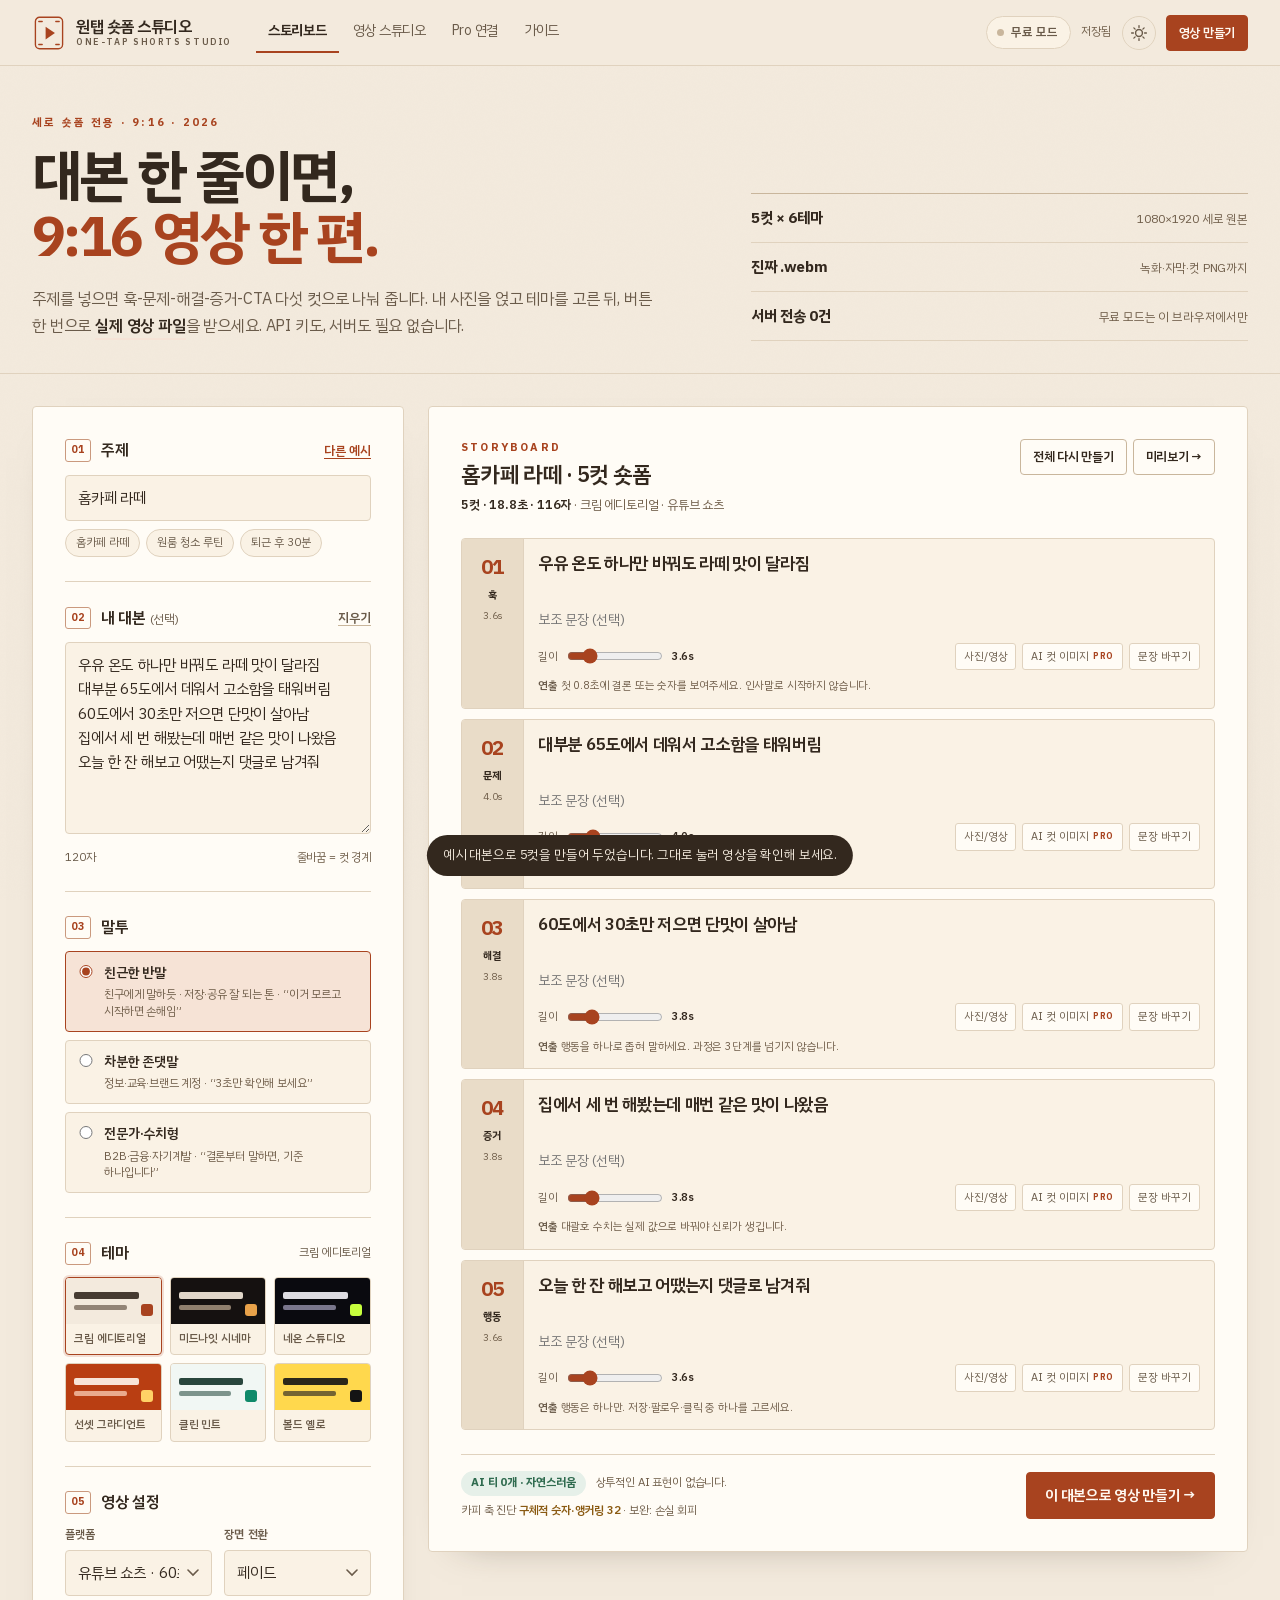
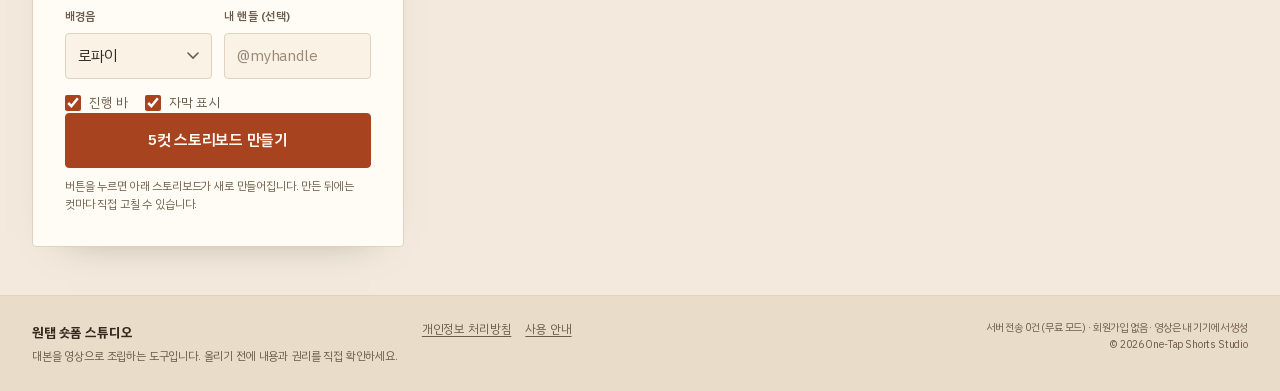
==== index.html @ fbe58a4a "Deploy shorts-video-studio static web app (production files only)" ====
<!DOCTYPE html>
<html lang="ko" data-theme="light">
<head>
<meta charset="utf-8" />
<meta name="viewport" content="width=device-width, initial-scale=1, viewport-fit=cover" />
<title>원탭 숏폼 스튜디오 — 5컷 대본이 실제 9:16 영상 파일로</title>
<meta name="description" content="주제나 대본을 넣으면 훅-문제-해결-증거-CTA 5컷 숏폼 스토리보드를 만들고, 브라우저에서 실제 .webm 영상·.srt 자막·컷 PNG로 저장합니다. API 키 없이 무료로 동작하고, OpenAI·Gemini·Claude를 연결하면 AI 대본·컷 이미지·성우까지 자동화됩니다." />
<meta name="theme-color" content="#f3eadd" />
<meta name="color-scheme" content="light dark" />
<link rel="canonical" href="https://marcj81.github.io/shorts-video-studio/" />
<link rel="icon" href="favicon.svg" type="image/svg+xml" />
<link rel="stylesheet" href="styles.css" />
<script type="application/ld+json">
{"@context":"https://schema.org","@type":"WebApplication","name":"원탭 숏폼 스튜디오","applicationCategory":"MultimediaApplication","operatingSystem":"Web","offers":{"@type":"Offer","price":"0","priceCurrency":"KRW"},"description":"5컷 숏폼 스토리보드와 실제 영상(.webm) 녹화, 자막(.srt), 컷 PNG 내보내기. 서버 없이 브라우저에서 동작하는 무료 모드와 OpenAI·Gemini·Claude 연결형 Pro 모드.","inLanguage":"ko"}
</script>
</head>
<body>
<a class="skip-link" href="#main">본문으로 바로가기</a>

<header class="topbar">
  <div class="topbar-inner">
    <a class="brand" href="#board" data-tab-link="board" aria-label="원탭 숏폼 스튜디오 홈">
      <span class="brand-mark" aria-hidden="true">
        <svg viewBox="0 0 40 40" width="34" height="34">
          <rect x="4" y="1.5" width="32" height="37" rx="5" fill="none" stroke="currentColor" stroke-width="1.6" />
          <path d="M16 12.5v15l11-7.5z" fill="currentColor" />
          <path d="M8 6.5h4M8 33.5h4M28 6.5h4M28 33.5h4" stroke="currentColor" stroke-width="1.6" stroke-linecap="round" />
        </svg>
      </span>
      <span class="brand-text">
        <strong>원탭 숏폼 스튜디오</strong>
        <small>ONE-TAP SHORTS STUDIO</small>
      </span>
    </a>

    <nav class="tabs" role="tablist" aria-label="주요 화면">
      <button class="tab is-active" role="tab" aria-selected="true" aria-controls="view-board" id="tab-board" data-tab="board">스토리보드</button>
      <button class="tab" role="tab" aria-selected="false" aria-controls="view-studio" id="tab-studio" data-tab="studio">영상 스튜디오</button>
      <button class="tab" role="tab" aria-selected="false" aria-controls="view-pro" id="tab-pro" data-tab="pro">Pro 연결</button>
      <button class="tab" role="tab" aria-selected="false" aria-controls="view-guide" id="tab-guide" data-tab="guide">가이드</button>
    </nav>

    <div class="top-actions">
      <button type="button" class="pro-badge" id="btn-pro-badge" aria-haspopup="dialog" title="Pro 연결 상태">
        <span class="dot" aria-hidden="true"></span>
        <span id="pro-badge-label">무료 모드</span>
      </button>
      <span class="save-state" id="save-state" aria-live="polite">자동 저장</span>
      <button type="button" class="icon-btn" id="btn-theme" aria-label="다크 모드로 전환" title="라이트/다크">
        <svg class="ico-sun" viewBox="0 0 20 20" width="18" height="18" aria-hidden="true"><circle cx="10" cy="10" r="3.8" fill="none" stroke="currentColor" stroke-width="1.6"/><path d="M10 1.8v2M10 16.2v2M1.8 10h2M16.2 10h2M4.3 4.3l1.4 1.4M14.3 14.3l1.4 1.4M15.7 4.3l-1.4 1.4M5.7 14.3l-1.4 1.4" stroke="currentColor" stroke-width="1.5" stroke-linecap="round"/></svg>
        <svg class="ico-moon" viewBox="0 0 20 20" width="18" height="18" aria-hidden="true"><path d="M16.4 12.3A6.8 6.8 0 0 1 7.7 3.6a6.8 6.8 0 1 0 8.7 8.7z" fill="none" stroke="currentColor" stroke-width="1.6" stroke-linejoin="round"/></svg>
      </button>
      <button type="button" class="btn btn-primary btn-sm" id="top-primary" data-goto="studio">
        <span id="top-primary-label">영상 만들기</span>
      </button>
    </div>
  </div>
</header>

<main id="main" tabindex="-1">

  <!-- ══════════════ 스토리보드 ══════════════ -->
  <section class="view is-active" id="view-board" role="tabpanel" aria-labelledby="tab-board">
    <div class="hero">
      <div class="hero-copy">
        <p class="kicker">세로 숏폼 전용 · 9:16 · 2026</p>
        <h1>대본 한 줄이면,<br /><em>9:16 영상 한 편.</em></h1>
        <p class="hero-lead">주제를 넣으면 훅-문제-해결-증거-CTA 다섯 컷으로 나눠 줍니다. 내 사진을 얹고 테마를 고른 뒤, 버튼 한 번으로 <strong>실제 영상 파일</strong>을 받으세요. API 키도, 서버도 필요 없습니다.</p>
      </div>
      <ul class="hero-facts" aria-label="이 앱의 기준">
        <li><strong>5컷 × 6테마</strong><span>1080×1920 세로 원본</span></li>
        <li><strong>진짜 .webm</strong><span>녹화·자막·컷 PNG까지</span></li>
        <li><strong>서버 전송 0건</strong><span>무료 모드는 이 브라우저에서만</span></li>
      </ul>
    </div>

    <div class="board-grid">
      <aside class="panel panel-form" aria-label="대본 입력과 설정">
        <form id="board-form" novalidate>
          <div class="step">
            <div class="step-head"><span class="step-no">01</span><h2>주제</h2>
              <button type="button" class="link-btn" id="btn-random-topic">다른 예시</button>
            </div>
            <label class="sr-only" for="f-topic">영상 주제 또는 제품</label>
            <input id="f-topic" class="input" type="text" maxlength="80" placeholder="예) 홈카페 라떼, 원룸 청소 루틴, 퇴근 후 30분" />
            <div class="topic-samples" id="topic-samples"></div>
          </div>

          <div class="step">
            <div class="step-head"><span class="step-no">02</span><h2>내 대본 <span class="optional">(선택)</span></h2>
              <button type="button" class="link-btn muted" id="btn-clear-script">지우기</button>
            </div>
            <label class="sr-only" for="f-script">내 대본</label>
            <textarea id="f-script" class="input area" rows="7" maxlength="1200" placeholder="이미 쓴 대본이 있으면 붙여넣으세요. 한 줄에 한 문장씩, 또는 그냥 줄바꿈으로 나눠도 됩니다. 비워 두면 주제로 새로 만듭니다."></textarea>
            <div class="input-foot">
              <span class="counter" id="script-count">0자</span>
              <span class="hint-inline">줄바꿈 = 컷 경계</span>
            </div>
          </div>

          <div class="step">
            <div class="step-head"><span class="step-no">03</span><h2>말투</h2></div>
            <div class="tone-cards" id="tone-cards"></div>
          </div>

          <div class="step">
            <div class="step-head"><span class="step-no">04</span><h2>테마</h2>
              <span class="counter" id="theme-name">크림 에디토리얼</span>
            </div>
            <div class="theme-grid" id="theme-grid" role="radiogroup" aria-label="영상 테마"></div>
          </div>

          <div class="step">
            <div class="step-head"><span class="step-no">05</span><h2>영상 설정</h2></div>
            <div class="field-row">
              <label class="field"><span>플랫폼</span><select id="f-platform" class="input select"></select></label>
              <label class="field"><span>장면 전환</span>
                <select id="f-transition" class="input select">
                  <option value="fade">페이드</option>
                  <option value="zoom">줌</option>
                  <option value="none">없음</option>
                </select>
              </label>
            </div>
            <div class="field-row">
              <label class="field"><span>배경음</span><select id="f-music" class="input select"></select></label>
              <label class="field"><span>내 핸들 (선택)</span>
                <input id="f-handle" class="input" type="text" maxlength="24" placeholder="@myhandle" />
              </label>
            </div>
            <div class="switch-row">
              <label class="switch"><input type="checkbox" id="f-progress" checked /> <span>진행 바</span></label>
              <label class="switch"><input type="checkbox" id="f-caption" checked /> <span>자막 표시</span></label>
            </div>
          </div>

          <button type="submit" class="btn btn-primary btn-lg" id="btn-build">5컷 스토리보드 만들기</button>
          <p class="form-note">버튼을 누르면 아래 스토리보드가 새로 만들어집니다. 만든 뒤에는 컷마다 직접 고칠 수 있습니다.</p>
        </form>
      </aside>

      <section class="panel panel-board" aria-label="5컷 스토리보드">
        <div class="board-head">
          <div>
            <p class="kicker">STORYBOARD</p>
            <h2 id="board-title">아직 만든 스토리보드가 없습니다</h2>
            <p class="board-meta" id="board-stats">왼쪽에 주제를 넣고 <strong>5컷 스토리보드 만들기</strong>를 누르면, 훅부터 행동까지 다섯 컷이 만들어집니다.</p>
          </div>
          <div class="board-actions">
            <button type="button" class="btn btn-ghost btn-sm" id="btn-rebuild" disabled>전체 다시 만들기</button>
            <button type="button" class="btn btn-ghost btn-sm" id="btn-to-studio" disabled>미리보기 →</button>
          </div>
        </div>

        <ol class="cut-list" id="cut-list"></ol>
        <p class="empty-state" id="board-empty">예시 대본으로 먼저 감을 잡아 보세요. 위 <strong>다른 예시</strong>를 누르면 주제와 대본이 채워집니다.</p>

        <div class="board-issues" id="board-issues" hidden>
          <h3>점검</h3>
          <ul id="issue-list"></ul>
        </div>

        <div class="board-foot">
          <div class="board-signals">
            <div class="ai-tone" id="ai-tone" hidden>
              <span class="ai-tone-label" id="ai-tone-label">AI 티 0개</span>
              <span class="ai-tone-detail" id="ai-tone-detail"></span>
            </div>
            <p class="hook-score" id="hook-score" hidden></p>
          </div>
          <button type="button" class="btn btn-primary" id="btn-studio-cta" disabled>이 대본으로 영상 만들기 →</button>
        </div>
      </section>
    </div>
  </section>

  <!-- ══════════════ 영상 스튜디오 ══════════════ -->
  <section class="view" id="view-studio" role="tabpanel" aria-labelledby="tab-studio" hidden>
    <div class="page-head stage-head">
      <div>
        <p class="kicker">RENDER · EXPORT</p>
        <h1>미리보고, <em>실제 파일로.</em></h1>
        <p class="lead">브라우저가 캔버스를 그리면서 녹화합니다. 완성된 파일은 내 기기에만 저장됩니다.</p>
      </div>
      <div class="export-facts">
        <span><b id="fact-len">0초</b> 길이</span>
        <span><b id="fact-size">-</b> 예상 용량</span>
        <span><b>9:16</b> 세로</span>
      </div>
    </div>

    <div class="stage-grid">
      <section class="stage-panel" aria-label="영상 미리보기">
        <div class="stage-top">
          <span class="stage-tag">PREVIEW</span>
          <span class="stage-meta" id="stage-meta">5컷 · 1080×1920</span>
        </div>
        <div class="phone-wrap">
          <div class="phone" id="phone">
            <canvas id="preview-canvas" width="720" height="1280" aria-label="숏폼 영상 미리보기"></canvas>
            <div class="safe-overlay" id="safe-overlay" hidden aria-hidden="true">
              <span class="safe-top"></span>
              <span class="safe-bottom"></span>
              <span class="safe-side"></span>
              <span class="safe-label">안전 영역</span>
            </div>
            <button type="button" class="stage-play" id="btn-play-big" aria-label="재생">
              <svg viewBox="0 0 24 24" width="30" height="30" aria-hidden="true"><path d="M8 5.5v13l11-6.5z" fill="currentColor"/></svg>
            </button>
            <div class="stage-hud">
              <span id="time-now">0:00</span>
              <span class="hud-sep">/</span>
              <span id="time-total">0:00</span>
            </div>
          </div>
        </div>
        <div class="stage-controls">
          <button type="button" class="btn btn-ghost btn-sm" id="btn-play">▶ 재생</button>
          <button type="button" class="btn btn-ghost btn-sm" id="btn-restart">처음으로</button>
          <label class="switch"><input type="checkbox" id="f-loop" /> <span>반복</span></label>
          <label class="switch"><input type="checkbox" id="f-preview-sound" /> <span>소리 미리듣기</span></label>
          <label class="switch"><input type="checkbox" id="f-safe" /> <span>안전 영역</span></label>
        </div>
        <div class="timeline" id="timeline" aria-label="컷 타임라인"></div>
        <p class="stage-note" id="stage-note">재생을 누르면 애니메이션과 자막 위치를 실제와 같게 확인할 수 있습니다. 배경음은 내보내기 때 합성됩니다.</p>
      </section>

      <aside class="panel export-panel" aria-label="내보내기 설정">
        <div class="step-head"><span class="step-no">01</span><h2>파일 설정</h2></div>
        <div class="field-row">
          <label class="field"><span>해상도</span><select id="x-resolution" class="input select"></select></label>
          <label class="field"><span>프레임</span>
            <select id="x-fps" class="input select">
              <option value="30">30fps</option>
              <option value="24">24fps</option>
            </select>
          </label>
        </div>
        <div class="field-row">
          <label class="field"><span>배경음</span><select id="x-music" class="input select"></select></label>
          <label class="field"><span>장면 전환</span>
            <select id="x-transition" class="input select">
              <option value="fade">페이드</option>
              <option value="zoom">줌</option>
              <option value="none">없음</option>
            </select>
          </label>
        </div>
        <div class="switch-row">
          <label class="switch"><input type="checkbox" id="x-progress" checked /> <span>진행 바</span></label>
          <label class="switch"><input type="checkbox" id="x-caption" checked /> <span>자막</span></label>
        </div>
        <label class="field"><span>핸들 (워터마크)</span>
          <input id="x-handle" class="input" type="text" maxlength="24" placeholder="@myhandle (비우면 표시 안 함)" />
        </label>

        <div class="export-box">
          <div class="export-box-row"><span>길이</span><b id="export-len">0초</b></div>
          <div class="export-box-row"><span>예상 용량</span><b id="export-size">-</b></div>
          <div class="export-box-row"><span>형식</span><b id="export-format">.webm · VP9</b></div>
          <p class="export-warn" id="export-warn" hidden>60초를 넘습니다. 플랫폼 권장 길이를 확인하세요.</p>
        </div>

        <button type="button" class="btn btn-primary btn-lg" id="btn-export" disabled>영상 .webm 만들기</button>
        <div class="progress" id="export-progress" hidden>
          <div class="progress-track"><span id="progress-bar"></span></div>
          <p class="progress-text" id="progress-text" aria-live="polite">녹화 준비 중…</p>
          <button type="button" class="link-btn muted" id="btn-cancel-export" hidden>그만두기</button>
        </div>

        <div class="export-result" id="export-result" hidden>
          <div class="result-head">
            <h3>완성했습니다</h3>
            <span class="badge-ok">내 기기에서만</span>
          </div>
          <video id="result-video" controls playsinline preload="metadata"></video>
          <p class="result-meta" id="result-meta"></p>
          <a class="btn btn-primary" id="btn-download" href="#" download>파일 저장</a>
          <p class="form-note">저장하지 않으면 새로고침할 때 사라집니다. 영상 파일은 이 브라우저 안에서만 만들어집니다.</p>
        </div>

        <div class="export-alt">
          <h3>함께 받기</h3>
          <div class="alt-grid">
            <button type="button" class="btn btn-ghost btn-sm" id="btn-srt">자막 .srt</button>
            <button type="button" class="btn btn-ghost btn-sm" id="btn-vtt">자막 .vtt</button>
            <button type="button" class="btn btn-ghost btn-sm" id="btn-png">컷 PNG 5장</button>
            <button type="button" class="btn btn-ghost btn-sm" id="btn-txt">대본 .txt</button>
            <button type="button" class="btn btn-ghost btn-sm" id="btn-caption">캡션 복사</button>
            <button type="button" class="btn btn-ghost btn-sm" id="btn-poster">썸네일 PNG</button>
          </div>
          <p class="hint-inline">자막은 17자 단위로 끊어 세로 화면에 맞춥니다. 캡션에는 훅과 해시태그가 들어갑니다.</p>
        </div>
      </aside>
    </div>
  </section>

  <!-- ══════════════ Pro 연결 ══════════════ -->
  <section class="view" id="view-pro" role="tabpanel" aria-labelledby="tab-pro" hidden>
    <div class="page-head">
      <div>
        <p class="kicker">PRO MODE · OPTIONAL</p>
        <h1>키를 넣으면, <em>대본·컷 이미지·성우까지.</em></h1>
        <p class="lead">무료 모드는 지금도 100% 동작합니다. Pro는 반복 작업을 줄이는 선택 기능입니다. 키는 이 탭을 닫으면 사라집니다.</p>
      </div>
      <div class="pro-state" id="pro-state">
        <span class="dot" aria-hidden="true"></span>
        <div><b id="pro-state-label">무료 모드</b><small id="pro-state-detail">연결 없이 영상 제작 가능</small></div>
      </div>
    </div>

    <div class="pro-grid">
      <section class="panel connect-panel" aria-label="API 연결">
        <div class="step-head"><span class="step-no">01</span><h2>제공자 선택</h2>
          <span class="counter">1·2·3번 원클릭</span>
        </div>
        <div class="provider-cards" id="provider-cards" role="radiogroup" aria-label="API 제공자"></div>

        <div class="pro-fields">
          <label class="field" id="wrap-key"><span>API 키</span>
            <input id="p-key" class="input" type="password" autocomplete="off" spellcheck="false" placeholder="API 키 붙여넣기" />
          </label>
          <label class="field" id="wrap-base" hidden><span>서버 주소</span>
            <input id="p-base" class="input" type="url" placeholder="https://my-proxy.example.com" />
          </label>
          <label class="field" id="wrap-model"><span>대본 모델</span>
            <input id="p-model" class="input" type="text" placeholder="모델 이름" />
          </label>
          <div class="field-row" id="wrap-extra">
            <label class="field" id="wrap-image-model"><span>이미지 모델</span>
              <input id="p-image-model" class="input" type="text" placeholder="이미지 모델" />
            </label>
            <label class="field" id="wrap-tts-model"><span>음성 모델</span>
              <input id="p-tts-model" class="input" type="text" placeholder="음성 모델" />
            </label>
          </div>
        </div>

        <div class="connect-actions">
          <button type="button" class="btn btn-primary" id="btn-connect">연결 확인</button>
          <button type="button" class="btn btn-ghost" id="btn-disconnect" hidden>연결 해제</button>
        </div>
        <p class="status" id="pro-status" aria-live="polite">키를 넣고 연결을 확인하세요. 연결하지 않아도 무료 기능은 그대로입니다.</p>
        <div class="key-state" id="key-state" hidden>
          <span>저장된 키</span><code id="key-mask"></code>
          <span class="badge-lock">sessionStorage · 탭 닫으면 삭제</span>
        </div>
        <p class="pro-note" id="pro-note"></p>

        <div class="privacy-box">
          <h3>무엇이 전송되나요</h3>
          <ul>
            <li>대본 요청: 주제·톤·플랫폼·추가 요청</li>
            <li>이미지 요청: 장면 설명 문장(대본에서 만든 영문 프롬프트)</li>
            <li>성우 요청: 내레이션 문장</li>
          </ul>
          <p>키·계정 정보·파일 목록은 보내지 않습니다. 무료 모드에서는 외부 요청이 0건입니다.</p>
        </div>

        <div class="free-cta">
          <h3>지금 바로 만들기</h3>
          <p>연결 없이도 5컷 영상은 그대로 나옵니다.</p>
          <button type="button" class="btn btn-primary btn-sm" id="btn-free-studio">무료 모드로 영상 만들기 →</button>
        </div>
      </section>

      <div class="pro-features">
        <section class="panel feature" aria-label="AI 대본">
          <div class="feature-head">
            <div><p class="kicker">01 · SCRIPT</p><h2>AI 대본 생성</h2></div>
            <span class="cap-chips" id="cap-script"></span>
          </div>
          <label class="field"><span>주제</span>
            <input id="ai-topic" class="input" type="text" maxlength="80" placeholder="예) 홈카페 라떼, 3일 만에 맛이 바뀐 이유" />
          </label>
          <div class="field-row">
            <label class="field"><span>톤</span><select id="ai-tone-select" class="input select"></select></label>
            <label class="field"><span>추가 요청 (선택)</span>
              <input id="ai-extra" class="input" type="text" maxlength="120" placeholder="예) 20대 직장인 대상, 20초" />
            </label>
          </div>
          <button type="button" class="btn btn-primary" id="btn-ai-script">AI로 5컷 대본 만들기</button>
          <p class="status" id="ai-script-status" aria-live="polite"></p>
          <div class="ai-out" id="ai-script-out" hidden></div>
          <button type="button" class="btn btn-ghost btn-sm" id="btn-ai-apply" hidden>스토리보드에 적용</button>
          <div class="ai-tone-mini" id="ai-tone-mini" hidden></div>
        </section>

        <section class="panel feature" aria-label="AI 컷 이미지">
          <div class="feature-head">
            <div><p class="kicker">02 · IMAGE</p><h2>AI 컷 이미지</h2></div>
            <span class="cap-chips" id="cap-image"></span>
          </div>
          <div class="field-row">
            <label class="field"><span>컷</span><select id="ai-image-cut" class="input select"></select></label>
            <label class="field"><span>크기</span>
              <select id="ai-image-size" class="input select">
                <option value="1024x1536">세로 1024×1536</option>
                <option value="1024x1024">정사각 1024</option>
                <option value="1536x1024">가로 1536×1024</option>
              </select>
            </label>
          </div>
          <p class="prompt-preview" id="image-prompt-preview">대본을 만들면 장면 프롬프트가 여기에 표시됩니다.</p>
          <button type="button" class="btn btn-primary" id="btn-ai-image">이 컷 이미지 생성</button>
          <p class="status" id="ai-image-status" aria-live="polite"></p>
          <div class="ai-image-result" id="ai-image-result" hidden>
            <img id="ai-image-preview" alt="생성된 컷 이미지 미리보기" />
            <button type="button" class="btn btn-ghost btn-sm" id="btn-ai-image-apply">이 컷에 넣기</button>
          </div>
        </section>

        <section class="panel feature" aria-label="AI 성우">
          <div class="feature-head">
            <div><p class="kicker">03 · VOICE</p><h2>AI 성우 내레이션</h2></div>
            <span class="cap-chips" id="cap-tts"></span>
          </div>
          <div class="field-row">
            <label class="field"><span>목소리</span><select id="ai-voice" class="input select"></select></label>
            <label class="field"><span>속도</span>
              <select id="ai-voice-speed" class="input select">
                <option value="0.92">조금 느리게</option>
                <option value="1" selected>보통</option>
                <option value="1.08">조금 빠르게</option>
              </select>
            </label>
          </div>
          <p class="prompt-preview" id="voice-text-preview">스토리보드의 5컷 문장을 컷마다 읽어 줍니다.</p>
          <button type="button" class="btn btn-primary" id="btn-ai-voice">성우 음성 만들기</button>
          <p class="status" id="ai-voice-status" aria-live="polite"></p>
          <ul class="voice-list" id="voice-list" hidden></ul>
          <label class="switch"><input type="checkbox" id="f-use-voice" /> <span>영상 녹화에 내레이션 합성</span></label>
        </section>

        <section class="panel feature bridge" aria-label="무료 AI 브리지">
          <div class="feature-head">
            <div><p class="kicker">FREE · BRIDGE</p><h2>내 구독 AI로 대본 받기</h2></div>
            <span class="badge-lock">키 필요 없음</span>
          </div>
          <p class="panel-note">지금 스토리보드의 주제·톤·규칙을 프롬프트로 묶었습니다. 복사해서 ChatGPT·Claude·Gemini에 붙여넣고, 받은 대본을 아래에 붙여넣으면 5컷으로 바꿔 드립니다.</p>
          <label class="sr-only" for="bridge-prompt">AI에 보낼 프롬프트</label>
          <textarea id="bridge-prompt" class="input area mono" rows="8" readonly></textarea>
          <div class="bridge-actions">
            <button type="button" class="btn btn-primary btn-sm" id="btn-bridge-copy">프롬프트 복사</button>
            <button type="button" class="btn btn-ghost btn-sm" data-open-ai="chatgpt">ChatGPT</button>
            <button type="button" class="btn btn-ghost btn-sm" data-open-ai="claude">Claude</button>
            <button type="button" class="btn btn-ghost btn-sm" data-open-ai="gemini">Gemini</button>
          </div>
          <label class="field"><span>받은 대본 붙여넣기</span>
            <textarea id="ai-paste" class="input area" rows="4" placeholder="AI가 준 JSON 또는 줄 단위 대본을 그대로 붙여넣으세요."></textarea>
          </label>
          <button type="button" class="btn btn-ghost" id="btn-ai-import">5컷으로 가져오기</button>
          <p class="status" id="import-status" aria-live="polite"></p>
        </section>
      </div>
    </div>
  </section>

  <!-- ══════════════ 가이드 ══════════════ -->
  <section class="view" id="view-guide" role="tabpanel" aria-labelledby="tab-guide" hidden>
    <div class="page-head">
      <div>
        <p class="kicker">GUIDE · 3 STEPS</p>
        <h1>처음이면 <em>3분</em>이면 충분합니다.</h1>
        <p class="lead">5컷 구조, 플랫폼별 기준, 저작권 주의까지. 영상 만들기 전에 한 번만 읽어 보세요.</p>
      </div>
    </div>

    <div class="guide-steps" id="guide-steps"></div>

    <div class="guide-grid">
      <section class="panel">
        <div class="step-head"><span class="step-no">A</span><h2>5컷 공식</h2></div>
        <ol class="formula-list" id="formula-list"></ol>
        <p class="design-note" id="design-note"></p>
        <div class="privacy-box">
          <h3>컷 길이 배분</h3>
          <p>훅 3초 · 문제 4초 · 해결 5초 · 증거 5초 · 행동 3초가 기본입니다. 합계 20초 안팎이면 완주율이 가장 좋습니다.</p>
        </div>
      </section>

      <section class="panel">
        <div class="step-head"><span class="step-no">B</span><h2>훅 공식 8개</h2></div>
        <ul class="hook-list" id="hook-list"></ul>
      </section>

      <section class="panel">
        <div class="step-head"><span class="step-no">C</span><h2>플랫폼 규격</h2></div>
        <div class="platform-list" id="platform-list"></div>
      </section>

      <section class="panel">
        <div class="step-head"><span class="step-no">D</span><h2>저작권·주의</h2></div>
        <ul class="warn-list" id="caution-list"></ul>
      </section>

      <section class="panel faq">
        <div class="step-head"><span class="step-no">E</span><h2>자주 묻는 질문</h2></div>
        <div id="faq-list"></div>
      </section>

      <section class="panel">
        <div class="step-head"><span class="step-no">F</span><h2>내보내기 형식</h2></div>
        <dl class="spec-list">
          <div><dt>.webm (VP9/VP8)</dt><dd>브라우저 녹화 기본. 유튜브·인스타·틱톡 업로드 가능.</dd></div>
          <div><dt>.srt / .vtt</dt><dd>컷 시간에 맞춘 자막. 유튜브·편집 앱에 그대로 넣습니다.</dd></div>
          <div><dt>PNG 5장</dt><dd>컷별 대표 프레임. 썸네일·카드뉴스로 재사용.</dd></div>
          <div><dt>.txt 대본</dt><dd>제목·보조 문장·연출 지시. 촬영 전에 읽어 보세요.</dd></div>
        </dl>
      </section>
    </div>
  </section>
</main>

<footer class="footer">
  <div class="footer-inner">
    <div class="footer-brand">
      <strong>원탭 숏폼 스튜디오</strong>
      <p>대본을 영상으로 조립하는 도구입니다. 올리기 전에 내용과 권리를 직접 확인하세요.</p>
    </div>
    <div class="footer-links">
      <a href="privacy.html" id="footer-privacy">개인정보 처리방침</a>
      <a href="README.md">사용 안내</a>
    </div>
    <p class="footer-note">서버 전송 0건 (무료 모드) · 회원가입 없음 · 영상은 내 기기에서 생성<br />© 2026 One-Tap Shorts Studio</p>
  </div>
</footer>

<div class="toast-root" id="toast-root" aria-live="polite" aria-atomic="true"></div>

<dialog class="modal" id="pro-modal" aria-labelledby="pro-modal-title">
  <form method="dialog" class="modal-inner" id="pro-modal-form">
    <div class="modal-head">
      <div>
        <p class="kicker">PRO CONNECT</p>
        <h2 id="pro-modal-title">AI를 연결할까요?</h2>
      </div>
      <button type="button" class="icon-btn" id="btn-modal-close" aria-label="닫기">✕</button>
    </div>
    <p class="modal-lead">연결하지 않아도 영상은 100% 만들어집니다. 연결하면 대본·컷 이미지·성우를 자동으로 채웁니다.</p>
    <div class="modal-providers" id="modal-providers" role="radiogroup" aria-label="제공자"></div>
    <label class="field" id="modal-key-wrap"><span>API 키</span>
      <input id="modal-key" class="input" type="password" autocomplete="off" placeholder="API 키 붙여넣기" />
    </label>
    <label class="field" id="modal-base-wrap" hidden><span>서버 주소</span>
      <input id="modal-base" class="input" type="url" placeholder="https://my-proxy.example.com" />
    </label>
    <p class="status" id="modal-status" aria-live="polite"></p>
    <div class="modal-actions">
      <button type="button" class="btn btn-primary" id="btn-modal-connect">연결 확인</button>
      <button type="button" class="btn btn-ghost" id="btn-free-continue">무료 모드로 계속</button>
    </div>
    <p class="modal-note">키는 이 탭의 sessionStorage에만 저장됩니다. 서버로 보내지 않습니다.</p>
  </form>
</dialog>

<script src="data.js"></script>
<script src="engines/copy-psych-engine.js"></script>
<script src="engines/design-ref-engine.js"></script>
<script src="core.js"></script>
<script src="render.js"></script>
<script src="pro.js"></script>
<script src="app.js"></script>
</body>
</html>
---- styles.css ----
/* ============================================================
   원탭 숏폼 스튜디오 · styles.css
   크림 에디토리얼 토큰(design-ref-engine cream-editorial) + 숏폼 스튜디오용 다크 스테이지
   ============================================================ */

@font-face {
  font-family: 'PlexKR';
  src: url('assets/fonts/plexkr-Regular.woff2') format('woff2');
  font-weight: 400; font-style: normal; font-display: swap;
}
@font-face {
  font-family: 'PlexKR';
  src: url('assets/fonts/plexkr-SemiBold.woff2') format('woff2');
  font-weight: 500 600; font-style: normal; font-display: swap;
}
@font-face {
  font-family: 'PlexKR';
  src: url('assets/fonts/plexkr-Bold.woff2') format('woff2');
  font-weight: 700 900; font-style: normal; font-display: swap;
}

:root {
  --paper: #f3eadd;
  --paper-deep: #e9dcc8;
  --surface: #fffcf6;
  --surface-2: #faf2e5;
  --ink: #33281e;
  --sub: #6a5b4a;
  --muted: #6f5d49;
  --line: #e0d2be;
  --line-strong: #c9b69c;
  --accent: #a8431f;
  --accent-soft: #f6e3d6;
  --accent-ink: #fff8f0;
  --ok: #2f6b4f;
  --ok-soft: #e6f0e9;
  --warn: #8a5a12;
  --warn-soft: #f7ecd6;
  --danger: #a12c2c;
  --danger-soft: #f8e4e1;
  --focus: #a8431f;

  --stage: #17130f;
  --stage-2: #201a14;
  --stage-line: #3a3025;
  --stage-ink: #f6ecdd;
  --stage-sub: #c3b19b;

  --font: 'PlexKR', 'Pretendard', -apple-system, BlinkMacSystemFont, 'Apple SD Gothic Neo', 'Malgun Gothic', 'Noto Sans KR', sans-serif;
  --mono: ui-monospace, SFMono-Regular, Menlo, Consolas, monospace;

  --s1: 4px; --s2: 8px; --s3: 12px; --s4: 16px; --s5: 24px; --s6: 32px; --s7: 48px; --s8: 64px;
  --radius: 4px;
  --maxw: 1380px;
  --rule: 1px solid var(--line);
  --shadow-paper: 0 18px 40px -34px rgba(51, 40, 30, 0.55);
  --shadow-lift: 0 26px 60px -40px rgba(30, 20, 12, 0.6);
  --grain: 0.5;
}

html[data-theme="dark"] {
  --paper: #16120e;
  --paper-deep: #1c1712;
  --surface: #1f1a14;
  --surface-2: #251f18;
  --ink: #f4ebdd;
  --sub: #c0b09b;
  --muted: #ad9b86;
  --line: #3a3228;
  --line-strong: #574a3b;
  --accent: #f09a62;
  --accent-soft: #3b2a1e;
  --accent-ink: #1a120c;
  --ok: #7fc7a4;
  --ok-soft: #1f2c25;
  --warn: #e0b064;
  --warn-soft: #2e2719;
  --danger: #f08a8a;
  --danger-soft: #2f1d1d;
  --focus: #f09a62;
  --shadow-paper: 0 18px 40px -30px rgba(0, 0, 0, 0.8);
  --shadow-lift: 0 26px 60px -30px rgba(0, 0, 0, 0.85);
  --grain: 0.35;
}

*, *::before, *::after { box-sizing: border-box; }
[hidden] { display: none !important; }
html { -webkit-text-size-adjust: 100%; scroll-behavior: smooth; }
body {
  margin: 0;
  background: var(--paper);
  color: var(--ink);
  font-family: var(--font);
  font-size: 16px;
  line-height: 1.6;
  letter-spacing: -0.01em;
  word-break: keep-all;
  overflow-wrap: break-word;
}
body::before {
  content: "";
  position: fixed; inset: 0;
  pointer-events: none;
  z-index: 0;
  opacity: calc(var(--grain) * 0.07);
  background-image: url("data:image/svg+xml;utf8,<svg xmlns='http://www.w3.org/2000/svg' width='180' height='180'><filter id='n'><feTurbulence type='fractalNoise' baseFrequency='0.9' numOctaves='2' stitchTiles='stitch'/></filter><rect width='180' height='180' filter='url(%23n)' opacity='0.55'/></svg>");
  mix-blend-mode: multiply;
}
html[data-theme="dark"] body::before { mix-blend-mode: screen; opacity: 0.05; }

img, svg, canvas { max-width: 100%; }
a { color: var(--accent); text-decoration-thickness: 1px; text-underline-offset: 3px; }
a:hover { color: var(--ink); }
button, input, select, textarea { font: inherit; color: inherit; }
button { cursor: pointer; }
h1, h2, h3, h4 { margin: 0; font-weight: 600; letter-spacing: -0.035em; line-height: 1.22; }
p { margin: 0; }
ul, ol, dl, dd { margin: 0; padding: 0; }
li { list-style: none; }
code { font-family: var(--mono); }
::selection { background: var(--accent-soft); color: var(--ink); }

.sr-only {
  position: absolute; width: 1px; height: 1px; padding: 0; margin: -1px;
  overflow: hidden; clip: rect(0 0 0 0); white-space: nowrap; border: 0;
}
.skip-link {
  position: absolute; left: 12px; top: -48px; z-index: 100;
  background: var(--ink); color: var(--paper); padding: 10px 16px; border-radius: var(--radius);
  font-size: 14px; text-decoration: none;
}
.skip-link:focus { top: 12px; }
:focus-visible { outline: 2px solid var(--focus); outline-offset: 2px; border-radius: 2px; }

/* ── 상단 바 ───────────────────────────────────────────── */
.topbar {
  position: sticky; top: 0; z-index: 40;
  background: color-mix(in srgb, var(--paper) 95%, transparent);
  border-bottom: var(--rule);
  backdrop-filter: blur(8px);
}
.topbar-inner {
  max-width: var(--maxw); margin: 0 auto;
  display: flex; align-items: center; gap: var(--s5);
  padding: 12px var(--s6);
}
.brand { display: flex; align-items: center; gap: 10px; color: var(--ink); text-decoration: none; flex: 0 0 auto; }
.brand-mark { color: var(--accent); display: grid; place-items: center; }
.brand-text { display: grid; line-height: 1.15; }
.brand-text strong { font-size: 16px; font-weight: 600; letter-spacing: -0.03em; }
.brand-text small { font-size: 9px; letter-spacing: 0.18em; color: var(--sub); font-weight: 600; }

.tabs { display: flex; gap: 2px; flex: 1 1 auto; min-width: 0; overflow-x: auto; scrollbar-width: none; }
.tabs::-webkit-scrollbar { display: none; }
.tab {
  flex: 0 0 auto;
  background: none; border: 0; padding: 8px 12px 9px;
  font-size: 14px; color: var(--sub); border-bottom: 2px solid transparent;
  white-space: nowrap; letter-spacing: -0.02em;
}
.tab:hover { color: var(--ink); }
.tab.is-active { color: var(--ink); border-bottom-color: var(--accent); font-weight: 600; }

.top-actions { display: flex; align-items: center; gap: 10px; flex: 0 0 auto; }
.save-state { font-size: 11.5px; color: var(--muted); letter-spacing: 0.02em; }
.pro-badge {
  display: inline-flex; align-items: center; gap: 7px;
  background: var(--surface-2); border: 1px solid var(--line);
  border-radius: 999px; padding: 6px 12px 6px 10px;
  font-size: 12px; font-weight: 600; color: var(--sub); white-space: nowrap;
}
.pro-badge:hover { border-color: var(--line-strong); }
.pro-badge .dot, .pro-state .dot { width: 7px; height: 7px; border-radius: 50%; background: var(--line-strong); display: inline-block; }
.pro-badge[data-connected="true"] { background: var(--ok-soft); color: var(--ok); border-color: color-mix(in srgb, var(--ok) 30%, var(--line)); }
.pro-badge[data-connected="true"] .dot, .pro-state[data-connected="true"] .dot { background: var(--ok); box-shadow: 0 0 0 3px color-mix(in srgb, var(--ok) 18%, transparent); }

.icon-btn {
  display: grid; place-items: center; width: 34px; height: 34px;
  background: none; border: var(--rule); border-radius: 50%; color: var(--sub);
}
.icon-btn:hover { color: var(--ink); border-color: var(--line-strong); }
.ico-moon { display: none; }
html[data-theme="dark"] .ico-sun { display: none; }
html[data-theme="dark"] .ico-moon { display: block; }

/* ── 버튼 ─────────────────────────────────────────────── */
.btn {
  display: inline-flex; align-items: center; justify-content: center; gap: 7px;
  border: 1px solid transparent; border-radius: var(--radius);
  padding: 11px 18px; font-size: 14.5px; font-weight: 600; letter-spacing: -0.02em;
  background: var(--surface); color: var(--ink);
  transition: background .14s, color .14s, border-color .14s, transform .1s;
  white-space: nowrap; text-decoration: none;
}
.btn:active { transform: translateY(1px); }
.btn:disabled { opacity: 0.45; cursor: not-allowed; transform: none; }
.btn-primary { background: var(--accent); color: var(--accent-ink); border-color: var(--accent); }
.btn-primary:hover:not(:disabled) { background: var(--ink); border-color: var(--ink); color: var(--paper); }
.btn-ghost { background: transparent; border-color: var(--line-strong); color: var(--ink); }
.btn-ghost:hover:not(:disabled) { background: var(--surface-2); border-color: var(--ink); }
.btn-sm { padding: 7px 12px; font-size: 12.5px; }
.btn-lg { padding: 14px 22px; font-size: 15.5px; width: 100%; }
.link-btn {
  background: none; border: 0; padding: 2px 0; color: var(--accent);
  font-size: 12.5px; font-weight: 600; text-decoration: underline; text-underline-offset: 3px;
}
.link-btn.muted { color: var(--sub); text-decoration-color: var(--line-strong); }
.link-btn:hover { color: var(--ink); }

/* ── 공통 ─────────────────────────────────────────────── */
.view { position: relative; z-index: 1; }
.view[hidden] { display: none; }
#main { outline: none; }
.kicker {
  font-size: 11px; letter-spacing: 0.2em; color: var(--accent);
  font-weight: 700; text-transform: uppercase;
}
.panel {
  background: var(--surface);
  border: var(--rule);
  border-radius: var(--radius);
  padding: var(--s6);
  box-shadow: var(--shadow-paper);
}
.step + .step { margin-top: var(--s5); padding-top: var(--s5); border-top: var(--rule); }
.step-head { display: flex; align-items: center; gap: 10px; margin-bottom: 12px; }
.step-head h2 { font-size: 15.5px; font-weight: 600; letter-spacing: -0.02em; }
.step-head .optional { font-size: 12px; color: var(--sub); font-weight: 400; }
.step-head .link-btn, .step-head .counter { margin-left: auto; }
.step-no {
  font-size: 10.5px; font-weight: 700; letter-spacing: 0.1em;
  color: var(--accent); border: 1px solid color-mix(in srgb, var(--accent) 40%, var(--line));
  border-radius: 3px; padding: 2px 5px; flex: 0 0 auto;
}
.counter { font-size: 11.5px; color: var(--sub); font-variant-numeric: tabular-nums; }
.hint-inline { font-size: 11.5px; color: var(--muted); }

.input {
  width: 100%; background: var(--surface-2); color: var(--ink);
  border: 1px solid var(--line); border-radius: var(--radius);
  padding: 10px 12px; font-size: 15px; letter-spacing: -0.01em;
  transition: border-color .14s, background .14s;
}
.input::placeholder { color: color-mix(in srgb, var(--muted) 70%, transparent); }
.input:focus { outline: none; border-color: var(--accent); background: var(--surface); box-shadow: 0 0 0 3px color-mix(in srgb, var(--accent) 12%, transparent); }
.input.area { resize: vertical; line-height: 1.62; min-height: 92px; }
.input.mono { font-family: var(--mono); font-size: 12.5px; line-height: 1.55; }
select.input { appearance: none; background-image: url("data:image/svg+xml;utf8,<svg xmlns='http://www.w3.org/2000/svg' width='12' height='8'><path d='M1 1l5 5 5-5' fill='none' stroke='%236a5b4a' stroke-width='1.6' stroke-linecap='round'/></svg>"); background-repeat: no-repeat; background-position: right 12px center; padding-right: 32px; }
html[data-theme="dark"] select.input { background-image: url("data:image/svg+xml;utf8,<svg xmlns='http://www.w3.org/2000/svg' width='12' height='8'><path d='M1 1l5 5 5-5' fill='none' stroke='%23c0b09b' stroke-width='1.6' stroke-linecap='round'/></svg>"); }

.field { display: grid; gap: 6px; min-width: 0; }
.field > span { font-size: 11.5px; font-weight: 600; letter-spacing: 0.02em; color: var(--sub); }
.field-row { display: grid; grid-template-columns: 1fr 1fr; gap: 12px; }
.field-row + .field { margin-top: 12px; }
.field + .field-row, .field-row + .field-row, .field-row + .field { margin-top: 12px; }
.switch { display: inline-flex; align-items: center; gap: 8px; font-size: 13px; color: var(--sub); cursor: pointer; }
.switch input { width: 16px; height: 16px; accent-color: var(--accent); margin: 0; flex: 0 0 auto; }
.switch-row { display: flex; flex-wrap: wrap; gap: 18px; margin-top: 14px; }
.input-foot { display: flex; align-items: center; justify-content: space-between; gap: 12px; margin-top: 6px; }
.form-note { font-size: 11.5px; color: var(--muted); margin-top: 10px; line-height: 1.55; }
.optional { font-weight: 400; }

/* ── 히어로 ───────────────────────────────────────────── */
.hero {
  max-width: var(--maxw); margin: 0 auto;
  padding: var(--s7) var(--s6) var(--s6);
  display: grid; grid-template-columns: minmax(0, 1.35fr) minmax(0, 1fr);
  gap: var(--s7); align-items: end;
  border-bottom: var(--rule);
}
.hero-copy h1 {
  margin: 14px 0 18px;
  font-size: clamp(38px, 4.4vw, 66px);
  line-height: 1.08; letter-spacing: -0.045em; font-weight: 700;
}
.hero-copy h1 em { font-style: normal; color: var(--accent); }
.hero-lead { font-size: 16px; color: var(--sub); max-width: 620px; line-height: 1.72; }
.hero-lead strong { color: var(--ink); font-weight: 600; border-bottom: 2px solid var(--accent-soft); }
.hero-facts { display: grid; grid-template-columns: 1fr; gap: 0; border-top: 1px solid var(--line-strong); }
.hero-facts li {
  display: flex; align-items: baseline; justify-content: space-between; gap: 14px;
  padding: 12px 0; border-bottom: var(--rule);
}
.hero-facts strong { font-size: 15px; letter-spacing: -0.02em; }
.hero-facts span { font-size: 12px; color: var(--muted); text-align: right; }

/* ── 스토리보드 화면 ───────────────────────────────────── */
.board-grid {
  max-width: var(--maxw); margin: 0 auto;
  padding: var(--s6) var(--s6) var(--s7);
  display: grid; grid-template-columns: 372px minmax(0, 1fr);
  gap: var(--s5); align-items: start;
}
.panel-form { align-self: start; }
.panel-board { min-height: 560px; }

.topic-samples { display: flex; flex-wrap: wrap; gap: 6px; margin-top: 8px; }
.topic-chip {
  background: var(--surface-2); border: 1px solid var(--line); border-radius: 999px;
  padding: 4px 10px; font-size: 11.5px; color: var(--sub);
}
.topic-chip:hover { border-color: var(--accent); color: var(--accent); }

.tone-cards { display: grid; gap: 8px; }
.tone-card {
  display: grid; grid-template-columns: 16px 1fr; gap: 4px 10px; align-items: start;
  border: 1px solid var(--line); border-radius: var(--radius);
  padding: 10px 12px; cursor: pointer; background: var(--surface-2);
  transition: border-color .14s, background .14s;
}
.tone-card input { margin: 3px 0 0; accent-color: var(--accent); }
.tone-card b { font-size: 13.5px; font-weight: 600; }
.tone-card small { grid-column: 2; font-size: 11.5px; color: var(--muted); line-height: 1.45; }
.tone-card:has(input:checked) { border-color: var(--accent); background: var(--accent-soft); }

.theme-grid { display: grid; grid-template-columns: repeat(3, 1fr); gap: 8px; }
.theme-card {
  border: 1px solid var(--line); border-radius: var(--radius); overflow: hidden;
  background: var(--surface-2); padding: 0; text-align: left; position: relative;
  transition: border-color .14s, transform .12s;
}
.theme-card:hover { transform: translateY(-1px); border-color: var(--line-strong); }
.theme-card[aria-checked="true"] { border-color: var(--accent); box-shadow: 0 0 0 2px color-mix(in srgb, var(--accent) 16%, transparent); }
.theme-swatch { height: 46px; display: block; position: relative; }
.theme-swatch::before {
  content: ""; position: absolute; left: 8px; right: 22px; top: 14px; height: 7px; border-radius: 2px;
  background: var(--sw-ink); opacity: 0.9;
}
.theme-swatch::after {
  content: ""; position: absolute; left: 8px; right: 34px; top: 27px; height: 5px; border-radius: 2px;
  background: var(--sw-sub); opacity: 0.7;
}
.theme-swatch i {
  position: absolute; right: 8px; bottom: 8px; width: 12px; height: 12px; border-radius: 3px; background: var(--sw-accent);
}
.theme-name { display: block; padding: 6px 8px 7px; font-size: 11px; font-weight: 600; letter-spacing: -0.01em; color: var(--sub); }

.board-head { display: flex; align-items: flex-start; justify-content: space-between; gap: var(--s4); margin-bottom: var(--s5); }
.board-head h2 { font-size: 22px; margin: 6px 0 6px; letter-spacing: -0.03em; }
.board-meta { font-size: 12.5px; color: var(--muted); line-height: 1.55; }
.board-meta b { color: var(--ink); font-weight: 600; }
.board-actions { display: flex; gap: 6px; flex: 0 0 auto; }

.cut-list { display: grid; gap: 10px; }
.cut-card {
  display: grid; grid-template-columns: 62px minmax(0, 1fr);
  border: 1px solid var(--line); border-radius: var(--radius);
  background: var(--surface-2); overflow: hidden;
}
.cut-rail {
  background: var(--paper-deep); border-right: var(--rule);
  padding: 12px 8px; display: flex; flex-direction: column; align-items: center; gap: 4px;
}
.cut-no { font-size: 20px; font-weight: 700; letter-spacing: -0.04em; color: var(--accent); font-variant-numeric: tabular-nums; }
.cut-stage { font-size: 10.5px; font-weight: 700; color: var(--ink); letter-spacing: 0.04em; }
.cut-sec { font-size: 10px; color: var(--muted); font-variant-numeric: tabular-nums; }
.cut-body { padding: 12px 14px 13px; display: grid; gap: 8px; min-width: 0; }
.cut-headline {
  width: 100%; background: transparent; border: 0; border-bottom: 1px dashed transparent;
  padding: 2px 0; font-size: 17px; font-weight: 600; letter-spacing: -0.02em; line-height: 1.35;
  resize: none; overflow: hidden; min-height: 28px;
}
.cut-headline:hover { border-bottom-color: var(--line); }
.cut-headline:focus { outline: none; border-bottom-color: var(--accent); }
.cut-sub {
  width: 100%; background: transparent; border: 0; border-bottom: 1px dashed transparent;
  padding: 1px 0; font-size: 13.5px; color: var(--sub); line-height: 1.5;
}
.cut-sub:hover { border-bottom-color: var(--line); }
.cut-sub:focus { outline: none; border-bottom-color: var(--accent); }
.cut-meta { display: flex; flex-wrap: wrap; align-items: center; gap: 10px 14px; margin-top: 2px; }
.dur { display: inline-flex; align-items: center; gap: 7px; font-size: 11px; color: var(--sub); }
.dur input[type="range"] { width: 96px; accent-color: var(--accent); }
.dur b { font-variant-numeric: tabular-nums; font-weight: 600; color: var(--ink); min-width: 34px; }
.cut-tools { display: flex; flex-wrap: wrap; gap: 6px; margin-left: auto; }
.mini-btn {
  background: var(--surface); border: 1px solid var(--line); border-radius: 3px;
  padding: 4px 8px; font-size: 11px; color: var(--sub); display: inline-flex; align-items: center; gap: 4px;
}
.mini-btn:hover { border-color: var(--line-strong); color: var(--ink); }
.mini-btn.lock::after { content: "PRO"; font-size: 8.5px; font-weight: 700; color: var(--accent); letter-spacing: 0.06em; }
.cut-thumb { display: flex; align-items: center; gap: 8px; font-size: 11px; color: var(--muted); }
.cut-thumb img { width: 46px; height: 46px; object-fit: cover; border-radius: 3px; border: var(--rule); }
.cut-thumb button { background: none; border: 0; color: var(--accent); font-size: 11px; text-decoration: underline; }
.cut-direction { font-size: 11px; color: var(--muted); line-height: 1.5; }
.cut-direction b { color: var(--sub); font-weight: 600; }
.empty-state { font-size: 13px; color: var(--muted); padding: var(--s6) 0; text-align: center; }
.empty-state strong { color: var(--ink); }

.board-issues { margin-top: var(--s4); border-top: var(--rule); padding-top: var(--s4); }
.board-issues h3 { font-size: 12px; letter-spacing: 0.04em; color: var(--sub); margin-bottom: 8px; }
.board-issues li { font-size: 12px; color: var(--sub); padding: 4px 0 4px 14px; position: relative; line-height: 1.5; }
.board-issues li::before { content: "·"; position: absolute; left: 2px; color: var(--accent); }
.board-issues li[data-level="warn"]::before { content: "!"; font-weight: 700; color: var(--warn); }
.board-issues li[data-level="error"]::before { content: "×"; font-weight: 700; color: var(--danger); }

.board-foot { display: flex; align-items: flex-end; justify-content: space-between; gap: var(--s4); margin-top: var(--s5); padding-top: var(--s4); border-top: var(--rule); flex-wrap: wrap; }
.board-signals { display: grid; gap: 6px; min-width: 0; }
.hook-score { font-size: 11.5px; color: var(--muted); line-height: 1.5; }
.hook-score b { color: var(--ink); font-weight: 600; }
.hook-score[data-tone="strong"] b { color: var(--ok); }
.hook-score[data-tone="weak"] b { color: var(--warn); }
.design-note { font-size: 10.5px; color: var(--muted); margin-top: 10px; line-height: 1.5; }
.ai-tone { display: flex; align-items: center; gap: 10px; flex-wrap: wrap; }
.ai-tone-label { font-size: 11.5px; font-weight: 700; border-radius: 999px; padding: 3px 10px; background: var(--ok-soft); color: var(--ok); }
.ai-tone-label[data-tone="warn"] { background: var(--warn-soft); color: var(--warn); }
.ai-tone-label[data-tone="danger"] { background: var(--danger-soft); color: var(--danger); }
.ai-tone-detail { font-size: 11.5px; color: var(--muted); }
.board-foot .btn { margin-left: auto; }

/* ── 화면 머리 ────────────────────────────────────────── */
.page-head {
  max-width: var(--maxw); margin: 0 auto; padding: var(--s6) var(--s6) var(--s5);
  display: flex; align-items: flex-end; justify-content: space-between; gap: var(--s6);
  border-bottom: var(--rule);
}
.page-head h1 { font-size: clamp(30px, 3.4vw, 46px); margin: 10px 0 10px; letter-spacing: -0.045em; }
.page-head h1 em { font-style: normal; color: var(--accent); }
.page-head .lead { font-size: 14.5px; color: var(--sub); max-width: 640px; line-height: 1.65; }
.export-facts { display: flex; gap: 18px; flex: 0 0 auto; }
.export-facts span { display: grid; gap: 2px; font-size: 10.5px; color: var(--muted); letter-spacing: 0.06em; text-transform: uppercase; }
.export-facts b { font-size: 17px; color: var(--ink); letter-spacing: -0.02em; font-weight: 600; text-transform: none; }

.pro-state {
  display: flex; align-items: center; gap: 10px; flex: 0 0 auto;
  background: var(--surface); border: var(--rule); border-radius: var(--radius); padding: 10px 14px;
}
.pro-state div { display: grid; }
.pro-state b { font-size: 13.5px; }
.pro-state small { font-size: 11px; color: var(--muted); }

/* ── 영상 스튜디오 ─────────────────────────────────────── */
.stage-head { align-items: flex-end; }
.stage-grid {
  max-width: var(--maxw); margin: 0 auto; padding: var(--s5) var(--s6) var(--s7);
  display: grid; grid-template-columns: minmax(0, 1fr) 400px; gap: var(--s5); align-items: start;
}
.stage-panel {
  background: var(--stage); color: var(--stage-ink);
  border-radius: var(--radius); padding: var(--s5);
  border: 1px solid #2b231a;
  box-shadow: var(--shadow-lift);
  position: relative; overflow: hidden;
}
.stage-panel::before {
  content: ""; position: absolute; inset: 0; pointer-events: none;
  background:
    radial-gradient(600px 380px at 78% 8%, rgba(232,162,74,0.10), transparent 70%),
    radial-gradient(420px 300px at 8% 92%, rgba(199,255,61,0.05), transparent 70%);
}
.stage-top { display: flex; align-items: center; justify-content: space-between; margin-bottom: 14px; position: relative; }
.stage-tag { font-size: 10px; letter-spacing: 0.22em; color: var(--stage-sub); font-weight: 700; }
.stage-meta { font-size: 11px; color: var(--stage-sub); font-variant-numeric: tabular-nums; }
.phone-wrap { display: grid; place-items: center; padding: 4px 0 10px; position: relative; }
.phone {
  position: relative; width: min(100%, 316px); aspect-ratio: 9 / 16;
  background: #000; border-radius: 22px; overflow: hidden;
  border: 1px solid #3b3125;
  box-shadow: 0 30px 70px -30px rgba(0,0,0,0.9), 0 0 0 7px #0d0b09, 0 0 0 8px #2b2419;
}
.phone canvas { display: block; width: 100%; height: 100%; }
.safe-overlay { position: absolute; inset: 0; pointer-events: none; }
.safe-overlay span { position: absolute; border: 1px dashed rgba(255,255,255,0.5); }
.safe-top { left: 4%; right: 4%; top: 0; height: 11.5%; border-top: 0 !important; }
.safe-bottom { left: 4%; right: 4%; bottom: 0; height: 16%; border-bottom: 0 !important; }
.safe-side { top: 0; bottom: 0; right: 16%; width: 0; border-top: 0 !important; border-bottom: 0 !important; }
.safe-overlay .safe-label { border: 0; right: 6px; bottom: calc(16% + 6px); font-size: 9px; letter-spacing: 0.1em; color: rgba(255,255,255,0.75); background: rgba(0,0,0,0.35); padding: 2px 5px; border-radius: 2px; }
.stage-play {
  position: absolute; inset: 50% auto auto 50%; transform: translate(-50%, -50%);
  width: 66px; height: 66px; border-radius: 50%;
  background: rgba(12, 10, 8, 0.62); color: #fff; border: 1px solid rgba(255,255,255,0.45);
  display: grid; place-items: center; backdrop-filter: blur(4px);
  transition: opacity .2s, transform .2s;
}
.stage-play:hover { transform: translate(-50%, -50%) scale(1.06); }
.stage-play[data-playing="true"] { opacity: 0; pointer-events: none; }
.stage-hud {
  position: absolute; left: 12px; bottom: 10px; display: flex; gap: 4px; align-items: center;
  font-size: 11px; color: rgba(255,255,255,0.92); background: rgba(10,8,6,0.5);
  padding: 3px 8px; border-radius: 3px; font-variant-numeric: tabular-nums;
}
.hud-sep { opacity: 0.5; }
.stage-controls { display: flex; flex-wrap: wrap; align-items: center; gap: 10px; padding: 6px 0 14px; position: relative; }
.stage-controls .btn-ghost { border-color: #4a3f31; color: var(--stage-ink); }
.stage-controls .btn-ghost:hover { background: #2a231b; border-color: #6a5a45; }
.stage-controls .switch { color: var(--stage-sub); }
.stage-controls .switch input { accent-color: #e8a24a; }
.timeline { display: flex; gap: 4px; position: relative; }
.tl-seg {
  flex: 1 1 0; min-width: 0; background: #241d16; border: 1px solid #3b3125; border-radius: 3px;
  padding: 7px 7px 6px; text-align: left; color: var(--stage-sub);
  border-top: 3px solid transparent; transition: background .15s, border-color .15s;
}
.tl-seg b { display: block; font-size: 10.5px; color: var(--stage-ink); font-weight: 600; }
.tl-seg small { display: block; font-size: 9.5px; margin-top: 1px; font-variant-numeric: tabular-nums; }
.tl-seg:hover { background: #2d241b; }
.tl-seg[data-active="true"] { border-top-color: #e8a24a; background: #33281d; }
.stage-note { font-size: 11px; color: var(--stage-sub); margin-top: 12px; line-height: 1.55; position: relative; }

.export-panel { position: sticky; top: 84px; }
.export-box { border: 1px solid var(--line); border-radius: var(--radius); background: var(--surface-2); padding: 12px 14px; margin: 16px 0 14px; }
.export-box-row { display: flex; justify-content: space-between; gap: 10px; font-size: 12.5px; padding: 3px 0; color: var(--sub); }
.export-box-row b { color: var(--ink); font-weight: 600; font-variant-numeric: tabular-nums; }
.export-warn { font-size: 11.5px; color: var(--warn); background: var(--warn-soft); padding: 6px 8px; border-radius: 3px; margin-top: 8px; line-height: 1.5; }
.progress { margin-top: 14px; }
.progress-track { height: 8px; background: var(--surface-2); border: var(--rule); border-radius: 999px; overflow: hidden; }
.progress-track span { display: block; height: 100%; width: 0; background: var(--accent); transition: width .18s linear; }
.progress-text { font-size: 12px; color: var(--sub); margin-top: 7px; font-variant-numeric: tabular-nums; }
.export-result { margin-top: 16px; border-top: var(--rule); padding-top: 16px; }
.result-head { display: flex; align-items: center; justify-content: space-between; gap: 10px; }
.result-head h3 { font-size: 15px; }
.badge-ok { font-size: 10px; font-weight: 700; letter-spacing: 0.06em; color: var(--ok); background: var(--ok-soft); border-radius: 999px; padding: 3px 8px; }
.export-result video { width: 100%; max-height: 300px; margin: 10px 0 6px; border-radius: var(--radius); background: #0c0a08; }
.result-meta { font-size: 11.5px; color: var(--muted); margin-bottom: 10px; }
.export-result .btn { width: 100%; }
.export-alt { margin-top: 18px; border-top: var(--rule); padding-top: 16px; }
.export-alt h3 { font-size: 12px; letter-spacing: 0.04em; color: var(--sub); margin-bottom: 10px; }
.alt-grid { display: grid; grid-template-columns: 1fr 1fr; gap: 6px; }
.alt-grid .btn { justify-content: flex-start; }
.export-alt .hint-inline { display: block; margin-top: 10px; line-height: 1.5; }

/* ── Pro 화면 ─────────────────────────────────────────── */
.pro-grid {
  max-width: var(--maxw); margin: 0 auto; padding: var(--s5) var(--s6) var(--s7);
  display: grid; grid-template-columns: 420px minmax(0, 1fr); gap: var(--s5); align-items: start;
}
.connect-panel { position: sticky; top: 84px; }
.provider-cards { display: grid; grid-template-columns: 1fr 1fr; gap: 8px; }
.provider-card {
  position: relative; text-align: left; background: var(--surface-2);
  border: 1px solid var(--line); border-radius: var(--radius); padding: 12px 12px 11px;
  transition: border-color .14s, background .14s, transform .12s;
}
.provider-card:hover { transform: translateY(-1px); border-color: var(--line-strong); }
.provider-card[aria-checked="true"] { border-color: var(--accent); background: var(--accent-soft); }
.provider-rank {
  position: absolute; top: 10px; right: 10px;
  font-size: 9.5px; font-weight: 700; letter-spacing: 0.06em; color: var(--muted);
}
.provider-card[aria-checked="true"] .provider-rank { color: var(--accent); }
.provider-card strong { display: block; font-size: 13.5px; letter-spacing: -0.02em; padding-right: 30px; }
.provider-card .p-tag { display: inline-block; font-size: 10px; font-weight: 600; color: var(--accent); margin-top: 3px; }
.provider-card small { display: block; font-size: 10.5px; color: var(--muted); line-height: 1.45; margin-top: 4px; }
.provider-card .p-caps { display: flex; gap: 3px; margin-top: 7px; flex-wrap: wrap; }
.p-cap { font-size: 8.5px; font-weight: 700; letter-spacing: 0.04em; border: 1px solid var(--line-strong); border-radius: 2px; padding: 1px 4px; color: var(--sub); }
.provider-card[aria-checked="true"] .p-cap { border-color: color-mix(in srgb, var(--accent) 45%, var(--line)); color: var(--accent); }

.pro-fields { margin-top: 16px; }
.connect-actions { display: flex; gap: 8px; margin-top: 16px; }
.connect-actions .btn { flex: 1 1 auto; }
.status { font-size: 12px; color: var(--sub); margin-top: 10px; line-height: 1.55; min-height: 18px; }
.status[data-state="ok"] { color: var(--ok); }
.status[data-state="error"] { color: var(--danger); }
.status[data-state="busy"] { color: var(--accent); }
.key-state {
  display: flex; align-items: center; gap: 8px; flex-wrap: wrap;
  margin-top: 10px; border: 1px dashed var(--line-strong); border-radius: var(--radius);
  font-size: 11px; color: var(--sub); padding: 8px 10px;
}
.key-state code { font-size: 11.5px; color: var(--ink); letter-spacing: 0.04em; }
.badge-lock { font-size: 9.5px; font-weight: 700; letter-spacing: 0.04em; color: var(--warn); background: var(--warn-soft); border-radius: 999px; padding: 2px 7px; }
.pro-note { font-size: 11px; color: var(--muted); margin-top: 10px; line-height: 1.5; }
.privacy-box { background: var(--surface-2); border: 1px solid var(--line); border-radius: var(--radius); padding: 12px 14px; margin-top: 16px; }
.privacy-box h3 { font-size: 11.5px; letter-spacing: 0.04em; color: var(--sub); margin-bottom: 6px; }
.privacy-box ul { display: grid; gap: 3px; margin-bottom: 6px; }
.privacy-box li { font-size: 11.5px; color: var(--sub); line-height: 1.5; padding-left: 10px; position: relative; }
.privacy-box li::before { content: "·"; position: absolute; left: 0; color: var(--accent); }
.privacy-box p { font-size: 11px; color: var(--muted); line-height: 1.5; }
.free-cta { margin-top: 18px; border-top: var(--rule); padding-top: 16px; }
.free-cta h3 { font-size: 13px; margin-bottom: 4px; }
.free-cta p { font-size: 11.5px; color: var(--muted); margin-bottom: 10px; }

.pro-features { display: grid; gap: var(--s4); }
.feature-head { display: flex; align-items: flex-start; justify-content: space-between; gap: 10px; margin-bottom: 12px; }
.feature-head h2 { font-size: 19px; margin-top: 4px; letter-spacing: -0.03em; }
.cap-chips { display: flex; gap: 3px; flex-wrap: wrap; }
.cap-chip { font-size: 9px; font-weight: 700; letter-spacing: 0.04em; border-radius: 2px; padding: 2px 5px; background: var(--surface-2); border: 1px solid var(--line); color: var(--sub); }
.cap-chip.on { background: var(--ok-soft); border-color: color-mix(in srgb, var(--ok) 30%, var(--line)); color: var(--ok); }
.ai-out { background: var(--surface-2); border: 1px solid var(--line); border-radius: var(--radius); padding: 12px 14px; margin-top: 12px; font-size: 12.5px; line-height: 1.65; color: var(--ink); white-space: pre-wrap; max-height: 260px; overflow: auto; }
.ai-out .out-cut { padding: 6px 0; border-bottom: 1px dashed var(--line); }
.ai-out .out-cut:last-child { border-bottom: 0; }
.ai-out b { font-size: 10px; letter-spacing: 0.08em; color: var(--accent); display: block; }
.ai-out span { display: block; }
.ai-out small { color: var(--muted); font-size: 11.5px; }
.ai-tone-mini { font-size: 11.5px; color: var(--sub); margin-top: 8px; line-height: 1.5; }
.prompt-preview { font-size: 11.5px; color: var(--muted); background: var(--surface-2); border: 1px dashed var(--line); border-radius: var(--radius); padding: 9px 11px; margin: 4px 0 12px; line-height: 1.55; max-height: 96px; overflow: auto; }
#voice-text-preview { white-space: pre-line; max-height: 140px; }
.ai-image-result { margin-top: 12px; display: grid; gap: 8px; }
.ai-image-result img { width: 150px; border-radius: var(--radius); border: var(--rule); display: block; }
.voice-list { display: grid; gap: 6px; margin: 10px 0 8px; }
.voice-item { display: flex; align-items: center; gap: 10px; background: var(--surface-2); border: var(--rule); border-radius: var(--radius); padding: 7px 10px; }
.voice-item b { font-size: 11.5px; font-weight: 600; flex: 0 0 44px; }
.voice-item audio { height: 30px; flex: 1 1 auto; min-width: 0; }
.voice-item .ok-mark { font-size: 10px; color: var(--ok); font-weight: 700; }
.bridge .panel-note { font-size: 12px; color: var(--sub); line-height: 1.6; margin-bottom: 10px; }
.bridge-actions { display: flex; flex-wrap: wrap; gap: 6px; margin: 8px 0 12px; }

/* ── 가이드 ───────────────────────────────────────────── */
.guide-steps {
  max-width: var(--maxw); margin: 0 auto; padding: var(--s5) var(--s6) 0;
  display: grid; grid-template-columns: repeat(3, 1fr); gap: var(--s4);
}
.guide-step { border-top: 2px solid var(--accent); padding-top: 12px; }
.guide-step b { font-size: 11px; letter-spacing: 0.1em; color: var(--accent); }
.guide-step h2 { font-size: 17px; margin: 4px 0 6px; }
.guide-step p { font-size: 12.5px; color: var(--sub); line-height: 1.65; }
.guide-grid {
  max-width: var(--maxw); margin: 0 auto; padding: var(--s5) var(--s6) var(--s7);
  display: grid; grid-template-columns: 1fr 1fr; gap: var(--s5);
}
.formula-list { display: grid; gap: 8px; }
.formula-list li { display: grid; grid-template-columns: 26px 1fr; gap: 8px; padding: 8px 0; border-bottom: var(--rule); }
.formula-list b { font-size: 12px; color: var(--accent); font-weight: 700; }
.formula-list strong { display: block; font-size: 13.5px; }
.formula-list span { font-size: 11.5px; color: var(--muted); line-height: 1.5; }
.hook-list { display: grid; gap: 7px; }
.hook-list li { background: var(--surface-2); border: var(--rule); border-radius: var(--radius); padding: 9px 11px; }
.hook-list b { font-size: 11px; color: var(--accent); display: block; letter-spacing: 0.04em; }
.hook-list span { display: block; font-size: 13px; font-weight: 600; margin: 3px 0 2px; letter-spacing: -0.02em; }
.hook-list small { font-size: 11px; color: var(--muted); line-height: 1.45; }
.platform-list { display: grid; gap: 8px; }
.platform-item { display: grid; grid-template-columns: 1fr auto; gap: 3px 10px; padding: 9px 0; border-bottom: var(--rule); }
.platform-item b { font-size: 13.5px; }
.platform-item .p-tag { font-size: 10px; color: var(--accent); }
.platform-item p { grid-column: 1 / -1; font-size: 11.5px; color: var(--muted); line-height: 1.5; }
.warn-list { display: grid; gap: 7px; }
.warn-list li { font-size: 12px; color: var(--sub); padding-left: 16px; position: relative; line-height: 1.6; }
.warn-list li::before { content: "!"; position: absolute; left: 0; top: 0; font-size: 10px; font-weight: 700; color: var(--warn); border: 1px solid var(--warn); border-radius: 50%; width: 12px; height: 12px; display: grid; place-items: center; margin-top: 4px; }
.spec-list { display: grid; gap: 8px; }
.spec-list div { padding: 8px 0; border-bottom: var(--rule); }
.spec-list dt { font-size: 13px; font-weight: 600; }
.spec-list dd { font-size: 11.5px; color: var(--muted); line-height: 1.55; }
.faq details { border-bottom: var(--rule); padding: 9px 0; }
.faq summary { font-size: 13px; font-weight: 600; cursor: pointer; list-style: none; display: flex; justify-content: space-between; gap: 10px; }
.faq summary::after { content: "+"; color: var(--accent); font-weight: 400; }
.faq details[open] summary::after { content: "−"; }
.faq details p { font-size: 12px; color: var(--sub); line-height: 1.65; margin-top: 6px; }

/* ── 푸터 ─────────────────────────────────────────────── */
.footer { border-top: var(--rule); background: var(--paper-deep); position: relative; z-index: 1; }
.footer-inner {
  max-width: var(--maxw); margin: 0 auto; padding: var(--s5) var(--s6);
  display: flex; align-items: flex-start; justify-content: space-between; gap: var(--s5); flex-wrap: wrap;
}
.footer-brand strong { font-size: 13px; }
.footer-brand p { font-size: 11.5px; color: var(--sub); margin-top: 3px; }
.footer-links { display: flex; gap: 14px; font-size: 12px; }
.footer-links a { color: var(--sub); }
.footer-note { font-size: 10.5px; color: var(--muted); text-align: right; line-height: 1.6; flex: 1 1 240px; }

/* ── 토스트 ───────────────────────────────────────────── */
.toast-root { position: fixed; left: 50%; bottom: 24px; transform: translateX(-50%); z-index: 80; display: grid; gap: 8px; width: max-content; max-width: calc(100vw - 32px); }
.toast {
  background: var(--ink); color: var(--paper); font-size: 13px;
  padding: 10px 16px; border-radius: 999px; box-shadow: var(--shadow-lift);
  animation: toast-in .18s ease-out;
}
.toast[data-tone="error"] { background: var(--danger); color: #fff; }
@keyframes toast-in { from { opacity: 0; transform: translateY(6px); } to { opacity: 1; transform: none; } }

/* ── 모달 ─────────────────────────────────────────────── */
.modal {
  border: 0; padding: 0; background: transparent; color: var(--ink);
  max-width: min(94vw, 520px); width: 100%;
}
.modal::backdrop { background: rgba(24, 16, 10, 0.55); backdrop-filter: blur(2px); }
.modal-inner {
  background: var(--surface); border: var(--rule); border-radius: 6px;
  padding: var(--s5); box-shadow: 0 40px 80px -30px rgba(0,0,0,0.55);
  display: grid; gap: 12px;
}
.modal-head { display: flex; align-items: flex-start; justify-content: space-between; gap: 12px; }
.modal-head h2 { font-size: 22px; margin-top: 4px; letter-spacing: -0.035em; }
.modal-lead { font-size: 12.5px; color: var(--sub); line-height: 1.6; }
.modal-providers { display: grid; grid-template-columns: 1fr 1fr; gap: 6px; }
.modal-providers .provider-card { padding: 9px 10px; }
.modal-providers .provider-card strong { font-size: 12.5px; }
.modal-providers .provider-card small { display: none; }
.modal-actions { display: flex; gap: 8px; }
.modal-actions .btn { flex: 1 1 auto; }
.modal-note { font-size: 10.5px; color: var(--muted); line-height: 1.5; }

/* ── 반응형 ───────────────────────────────────────────── */
@media (max-width: 1180px) {
  .board-grid { grid-template-columns: 340px minmax(0, 1fr); }
  .stage-grid { grid-template-columns: minmax(0, 1fr) 360px; }
  .pro-grid { grid-template-columns: 380px minmax(0, 1fr); }
}
@media (max-width: 1020px) {
  .hero { grid-template-columns: 1fr; gap: var(--s5); align-items: start; }
  .hero-facts { grid-template-columns: repeat(3, 1fr); border-top: 0; }
  .hero-facts li { display: grid; gap: 2px; border-top: 1px solid var(--line-strong); border-bottom: 0; padding: 10px 0 0; }
  .hero-facts span { text-align: left; }
  .board-grid { grid-template-columns: 1fr; }
  .panel-form { position: static; max-height: none; overflow: visible; }
  .stage-grid { grid-template-columns: 1fr; }
  .export-panel { position: static; }
  .pro-grid { grid-template-columns: 1fr; }
  .connect-panel { position: static; }
  .guide-steps { grid-template-columns: 1fr; gap: var(--s4); }
  .guide-grid { grid-template-columns: 1fr; }
  .page-head { align-items: flex-start; flex-direction: column; gap: var(--s4); }
  .export-facts { width: 100%; justify-content: space-between; }
}
@media (max-width: 860px) {
  .topbar-inner { padding: 10px var(--s4); gap: var(--s3); flex-wrap: wrap; }
  .brand-text small { display: none; }
  .tabs { order: 3; flex-basis: 100%; padding-bottom: 2px; }
  .save-state { display: none; }
  .hero { padding: var(--s5) var(--s4) var(--s4); }
  .board-grid, .stage-grid, .pro-grid, .guide-steps, .guide-grid { padding-left: var(--s4); padding-right: var(--s4); }
  .panel { padding: var(--s4); }
  .page-head { padding: var(--s5) var(--s4) var(--s4); }
  .footer-inner { padding: var(--s4); }
  .footer-note { text-align: left; }
  .modal-inner { padding: var(--s4); }
}
@media (max-width: 560px) {
  .brand-text strong { font-size: 14.5px; }
  .top-actions .btn-primary { padding: 7px 10px; }
  .pro-badge { padding: 5px 9px; font-size: 11px; }
  .theme-grid { grid-template-columns: repeat(2, 1fr); }
  .field-row { grid-template-columns: 1fr; }
  .cut-card { grid-template-columns: 44px minmax(0, 1fr); }
  .cut-rail { padding: 10px 4px; }
  .cut-no { font-size: 17px; }
  .cut-body { padding: 10px 11px 11px; }
  .cut-headline { font-size: 15.5px; }
  .cut-tools { margin-left: 0; }
  .cut-meta { gap: 8px; }
  .dur input[type="range"] { width: 78px; }
  .board-head { flex-direction: column; }
  .board-actions { width: 100%; }
  .board-actions .btn { flex: 1 1 auto; }
  .board-foot { flex-direction: column; align-items: stretch; }
  .board-foot .btn { margin-left: 0; }
  .phone { width: min(100%, 290px); }
  .stage-panel { padding: var(--s4) var(--s3); }
  .provider-cards, .modal-providers { grid-template-columns: 1fr; }
  .export-facts b { font-size: 15px; }
  .hero-facts { grid-template-columns: 1fr; }
  .hero-facts li { border-top: 0; border-bottom: var(--rule); padding: 8px 0; }
  .alt-grid { grid-template-columns: 1fr; }
  .timeline { gap: 3px; }
  .tl-seg { padding: 6px 4px; }
  .tl-seg b { font-size: 9.5px; }
  .timeline .tl-seg small { display: none; }
  .voice-item { flex-wrap: wrap; }
  .input, .cut-headline, .cut-sub { font-size: 16px; }
}

@media (prefers-reduced-motion: reduce) {
  *, *::before, *::after { animation-duration: 0.001ms !important; transition-duration: 0.001ms !important; scroll-behavior: auto !important; }
}
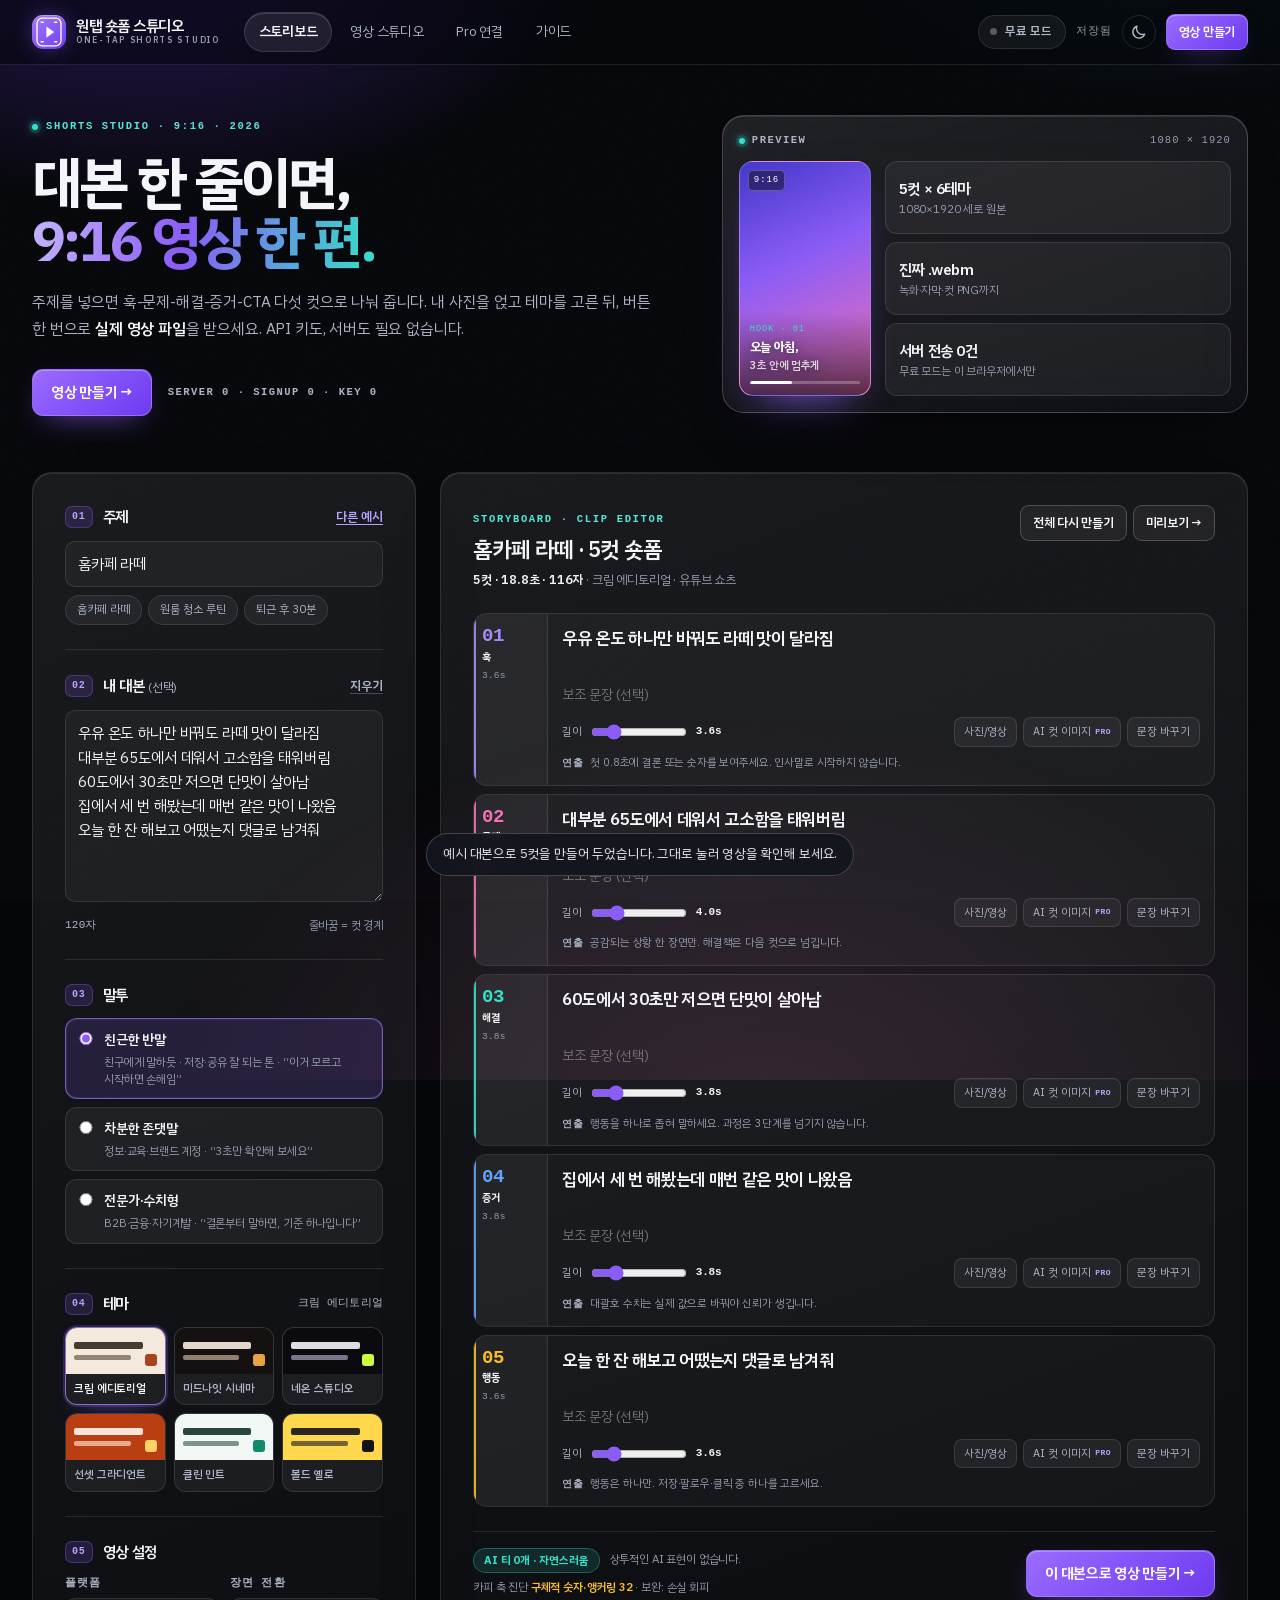
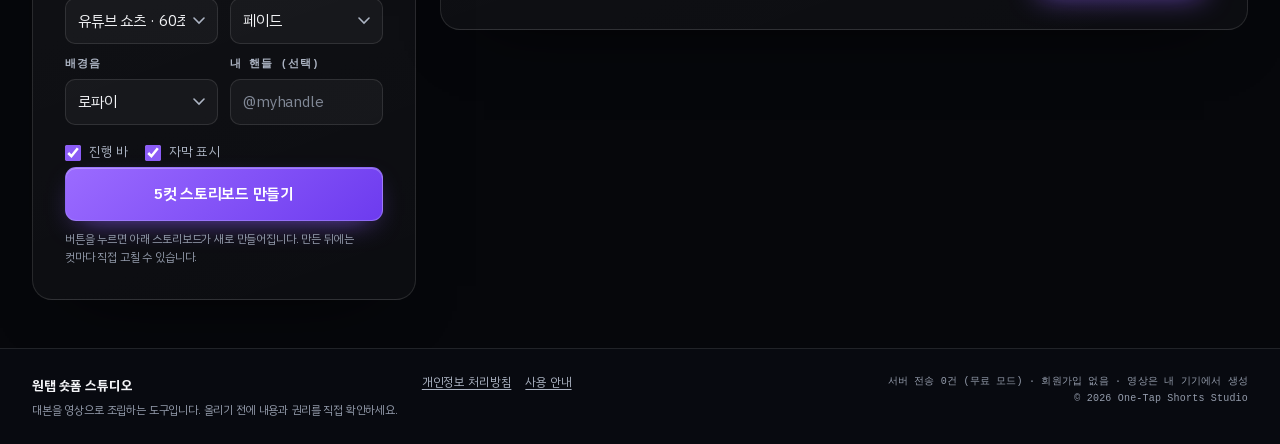
==== commit 670e29c4: "redesign: Direction C (Dark Glass Studio) — dark canvas, glass panels, 9:16 viewer + timeline/playhe" ====
--- a/index.html
+++ b/index.html
@@ -1,12 +1,12 @@
 <!DOCTYPE html>
-<html lang="ko" data-theme="light">
+<html lang="ko" data-theme="dark" data-design="designref.v3/dark-glass">
 <head>
 <meta charset="utf-8" />
 <meta name="viewport" content="width=device-width, initial-scale=1, viewport-fit=cover" />
 <title>원탭 숏폼 스튜디오 — 5컷 대본이 실제 9:16 영상 파일로</title>
 <meta name="description" content="주제나 대본을 넣으면 훅-문제-해결-증거-CTA 5컷 숏폼 스토리보드를 만들고, 브라우저에서 실제 .webm 영상·.srt 자막·컷 PNG로 저장합니다. API 키 없이 무료로 동작하고, OpenAI·Gemini·Claude를 연결하면 AI 대본·컷 이미지·성우까지 자동화됩니다." />
-<meta name="theme-color" content="#f3eadd" />
-<meta name="color-scheme" content="light dark" />
+<meta name="theme-color" content="#06070B" />
+<meta name="color-scheme" content="dark light" />
 <link rel="canonical" href="https://marcj81.github.io/shorts-video-studio/" />
 <link rel="icon" href="favicon.svg" type="image/svg+xml" />
 <link rel="stylesheet" href="styles.css" />
@@ -21,10 +21,10 @@
   <div class="topbar-inner">
     <a class="brand" href="#board" data-tab-link="board" aria-label="원탭 숏폼 스튜디오 홈">
       <span class="brand-mark" aria-hidden="true">
-        <svg viewBox="0 0 40 40" width="34" height="34">
-          <rect x="4" y="1.5" width="32" height="37" rx="5" fill="none" stroke="currentColor" stroke-width="1.6" />
-          <path d="M16 12.5v15l11-7.5z" fill="currentColor" />
-          <path d="M8 6.5h4M8 33.5h4M28 6.5h4M28 33.5h4" stroke="currentColor" stroke-width="1.6" stroke-linecap="round" />
+        <svg viewBox="0 0 40 40" width="30" height="30">
+          <rect x="4" y="1.5" width="32" height="37" rx="7" fill="none" stroke="currentColor" stroke-width="1.8" />
+          <path d="M16.5 12.5v15l10.5-7.5z" fill="currentColor" />
+          <path d="M9.5 7h3M9.5 33h3M27.5 7h3M27.5 33h3" stroke="currentColor" stroke-width="1.8" stroke-linecap="round" />
         </svg>
       </span>
       <span class="brand-text">
@@ -46,7 +46,7 @@
         <span id="pro-badge-label">무료 모드</span>
       </button>
       <span class="save-state" id="save-state" aria-live="polite">자동 저장</span>
-      <button type="button" class="icon-btn" id="btn-theme" aria-label="다크 모드로 전환" title="라이트/다크">
+      <button type="button" class="icon-btn" id="btn-theme" aria-label="라이트 모드로 전환" title="라이트/다크">
         <svg class="ico-sun" viewBox="0 0 20 20" width="18" height="18" aria-hidden="true"><circle cx="10" cy="10" r="3.8" fill="none" stroke="currentColor" stroke-width="1.6"/><path d="M10 1.8v2M10 16.2v2M1.8 10h2M16.2 10h2M4.3 4.3l1.4 1.4M14.3 14.3l1.4 1.4M15.7 4.3l-1.4 1.4M5.7 14.3l-1.4 1.4" stroke="currentColor" stroke-width="1.5" stroke-linecap="round"/></svg>
         <svg class="ico-moon" viewBox="0 0 20 20" width="18" height="18" aria-hidden="true"><path d="M16.4 12.3A6.8 6.8 0 0 1 7.7 3.6a6.8 6.8 0 1 0 8.7 8.7z" fill="none" stroke="currentColor" stroke-width="1.6" stroke-linejoin="round"/></svg>
       </button>
@@ -63,15 +63,37 @@
   <section class="view is-active" id="view-board" role="tabpanel" aria-labelledby="tab-board">
     <div class="hero">
       <div class="hero-copy">
-        <p class="kicker">세로 숏폼 전용 · 9:16 · 2026</p>
+        <p class="kicker"><span class="live-dot" aria-hidden="true"></span> SHORTS STUDIO · 9:16 · 2026</p>
         <h1>대본 한 줄이면,<br /><em>9:16 영상 한 편.</em></h1>
         <p class="hero-lead">주제를 넣으면 훅-문제-해결-증거-CTA 다섯 컷으로 나눠 줍니다. 내 사진을 얹고 테마를 고른 뒤, 버튼 한 번으로 <strong>실제 영상 파일</strong>을 받으세요. API 키도, 서버도 필요 없습니다.</p>
-      </div>
-      <ul class="hero-facts" aria-label="이 앱의 기준">
-        <li><strong>5컷 × 6테마</strong><span>1080×1920 세로 원본</span></li>
-        <li><strong>진짜 .webm</strong><span>녹화·자막·컷 PNG까지</span></li>
-        <li><strong>서버 전송 0건</strong><span>무료 모드는 이 브라우저에서만</span></li>
-      </ul>
+        <div class="hero-cta">
+          <button type="button" class="btn btn-primary" data-goto="studio">영상 만들기 →</button>
+          <span class="mono-label">SERVER 0 · SIGNUP 0 · KEY 0</span>
+        </div>
+      </div>
+
+      <div class="hero-stage">
+        <div class="stage-chrome">
+          <span class="mono-label"><span class="live-dot" aria-hidden="true"></span> PREVIEW</span>
+          <span class="mono-label dim">1080 × 1920</span>
+        </div>
+        <div class="hero-body">
+          <div class="hero-frame" aria-hidden="true">
+            <span class="frame-tag">9:16</span>
+            <div class="frame-scrim">
+              <span class="frame-kicker">HOOK · 01</span>
+              <span class="frame-text">오늘 아침,</span>
+              <span class="frame-text dim">3초 안에 멈추게</span>
+              <span class="frame-bar"><i></i></span>
+            </div>
+          </div>
+          <ul class="hero-facts" aria-label="이 앱의 기준">
+            <li><strong>5컷 × 6테마</strong><span>1080×1920 세로 원본</span></li>
+            <li><strong>진짜 .webm</strong><span>녹화·자막·컷 PNG까지</span></li>
+            <li><strong>서버 전송 0건</strong><span>무료 모드는 이 브라우저에서만</span></li>
+          </ul>
+        </div>
+      </div>
     </div>
 
     <div class="board-grid">
@@ -142,7 +164,7 @@
       <section class="panel panel-board" aria-label="5컷 스토리보드">
         <div class="board-head">
           <div>
-            <p class="kicker">STORYBOARD</p>
+            <p class="kicker">STORYBOARD · CLIP EDITOR</p>
             <h2 id="board-title">아직 만든 스토리보드가 없습니다</h2>
             <p class="board-meta" id="board-stats">왼쪽에 주제를 넣고 <strong>5컷 스토리보드 만들기</strong>를 누르면, 훅부터 행동까지 다섯 컷이 만들어집니다.</p>
           </div>
@@ -191,29 +213,34 @@
 
     <div class="stage-grid">
       <section class="stage-panel" aria-label="영상 미리보기">
-        <div class="stage-top">
-          <span class="stage-tag">PREVIEW</span>
-          <span class="stage-meta" id="stage-meta">5컷 · 1080×1920</span>
-        </div>
-        <div class="phone-wrap">
-          <div class="phone" id="phone">
-            <canvas id="preview-canvas" width="720" height="1280" aria-label="숏폼 영상 미리보기"></canvas>
-            <div class="safe-overlay" id="safe-overlay" hidden aria-hidden="true">
-              <span class="safe-top"></span>
-              <span class="safe-bottom"></span>
-              <span class="safe-side"></span>
-              <span class="safe-label">안전 영역</span>
-            </div>
-            <button type="button" class="stage-play" id="btn-play-big" aria-label="재생">
-              <svg viewBox="0 0 24 24" width="30" height="30" aria-hidden="true"><path d="M8 5.5v13l11-6.5z" fill="currentColor"/></svg>
-            </button>
-            <div class="stage-hud">
-              <span id="time-now">0:00</span>
-              <span class="hud-sep">/</span>
-              <span id="time-total">0:00</span>
-            </div>
-          </div>
-        </div>
+        <div class="viewer-bar">
+          <span class="viewer-dots" aria-hidden="true"><i></i><i></i><i></i></span>
+          <span class="mono-label" id="viewer-title">PREVIEW · <span id="stage-meta">5컷 · 1080×1920</span></span>
+          <span class="rec-chip"><i aria-hidden="true"></i>9:16</span>
+        </div>
+
+        <div class="viewer">
+          <div class="phone-wrap">
+            <div class="phone" id="phone">
+              <canvas id="preview-canvas" width="720" height="1280" aria-label="숏폼 영상 미리보기"></canvas>
+              <div class="safe-overlay" id="safe-overlay" hidden aria-hidden="true">
+                <span class="safe-top"></span>
+                <span class="safe-bottom"></span>
+                <span class="safe-side"></span>
+                <span class="safe-label">안전 영역</span>
+              </div>
+              <button type="button" class="stage-play" id="btn-play-big" aria-label="재생">
+                <svg viewBox="0 0 24 24" width="30" height="30" aria-hidden="true"><path d="M8 5.5v13l11-6.5z" fill="currentColor"/></svg>
+              </button>
+              <div class="stage-hud">
+                <span id="time-now">0:00</span>
+                <span class="hud-sep">/</span>
+                <span id="time-total">0:00</span>
+              </div>
+            </div>
+          </div>
+        </div>
+
         <div class="stage-controls">
           <button type="button" class="btn btn-ghost btn-sm" id="btn-play">▶ 재생</button>
           <button type="button" class="btn btn-ghost btn-sm" id="btn-restart">처음으로</button>
@@ -221,11 +248,26 @@
           <label class="switch"><input type="checkbox" id="f-preview-sound" /> <span>소리 미리듣기</span></label>
           <label class="switch"><input type="checkbox" id="f-safe" /> <span>안전 영역</span></label>
         </div>
-        <div class="timeline" id="timeline" aria-label="컷 타임라인"></div>
+
+        <div class="timeline-wrap">
+          <div class="tl-head">
+            <span class="mono-label">TIMELINE</span>
+            <span class="mono-label dim" id="tl-meta">5 CLIPS</span>
+          </div>
+          <div class="tl-lane">
+            <div class="timeline" id="timeline" aria-label="컷 타임라인"></div>
+            <span class="tl-playhead" id="tl-playhead" aria-hidden="true"></span>
+          </div>
+        </div>
+
         <p class="stage-note" id="stage-note">재생을 누르면 애니메이션과 자막 위치를 실제와 같게 확인할 수 있습니다. 배경음은 내보내기 때 합성됩니다.</p>
       </section>
 
       <aside class="panel export-panel" aria-label="내보내기 설정">
+        <div class="panel-top">
+          <p class="kicker">EXPORT</p>
+          <span class="mono-label dim">.WEBM · .SRT</span>
+        </div>
         <div class="step-head"><span class="step-no">01</span><h2>파일 설정</h2></div>
         <div class="field-row">
           <label class="field"><span>해상도</span><select id="x-resolution" class="input select"></select></label>
--- a/styles.css
+++ b/styles.css
@@ -1,6 +1,8 @@
 /* ============================================================
    원탭 숏폼 스튜디오 · styles.css
-   크림 에디토리얼 토큰(design-ref-engine cream-editorial) + 숏폼 스튜디오용 다크 스테이지
+   디자인 시스템: Direction C — Dark Glass Studio (designref.v3/dark-glass)
+    · 캔버스 #06070B · 유리 카드(blur) · 보라 #8B5CF6 = 상태/행동, 민트 #34E0C8 = 성공/라이브
+    · 라이트는 "고대비 인쇄 모드"로 같은 토큰 구조를 반전해 쓴다(정체성은 다크).
    ============================================================ */
 
 @font-face {
@@ -19,68 +21,103 @@
   font-weight: 700 900; font-style: normal; font-display: swap;
 }
 
+/* ── 토큰 · 다크 글래스(기본) ─────────────────────────────── */
 :root {
-  --paper: #f3eadd;
-  --paper-deep: #e9dcc8;
-  --surface: #fffcf6;
-  --surface-2: #faf2e5;
-  --ink: #33281e;
-  --sub: #6a5b4a;
-  --muted: #6f5d49;
-  --line: #e0d2be;
-  --line-strong: #c9b69c;
-  --accent: #a8431f;
-  --accent-soft: #f6e3d6;
-  --accent-ink: #fff8f0;
-  --ok: #2f6b4f;
-  --ok-soft: #e6f0e9;
-  --warn: #8a5a12;
-  --warn-soft: #f7ecd6;
-  --danger: #a12c2c;
-  --danger-soft: #f8e4e1;
-  --focus: #a8431f;
-
-  --stage: #17130f;
-  --stage-2: #201a14;
-  --stage-line: #3a3025;
-  --stage-ink: #f6ecdd;
-  --stage-sub: #c3b19b;
+  --canvas: #06070B;
+  --canvas-2: #0A0C12;
+  --surface: #111319;
+  --glass: rgba(255, 255, 255, 0.055);
+  --glass-2: rgba(255, 255, 255, 0.085);
+  --glass-3: rgba(255, 255, 255, 0.13);
+  --edge: rgba(255, 255, 255, 0.11);
+  --edge-2: rgba(255, 255, 255, 0.2);
+  --edge-3: rgba(255, 255, 255, 0.3);
+
+  --ink: #F4F5F8;
+  --sub: #ADB5C4;
+  --muted: #949CAC;
+  --line: rgba(255, 255, 255, 0.1);
+  --line-strong: rgba(255, 255, 255, 0.22);
+
+  --accent: #8B5CF6;
+  --accent-2: #6D3BEF;
+  --accent-text: #B9A2FF;
+  --accent-soft: rgba(139, 92, 246, 0.16);
+  --accent-ink: #FFFFFF;
+  --teal: #34E0C8;
+  --teal-soft: rgba(52, 224, 200, 0.13);
+  --pink: #F472B6;
+
+  --kicker: #57E6D2;
+  --ok: #34E0C8;
+  --ok-soft: rgba(52, 224, 200, 0.12);
+  --warn: #FBBF24;
+  --warn-soft: rgba(251, 191, 36, 0.13);
+  --danger: #FB8B8B;
+  --danger-soft: rgba(248, 113, 113, 0.14);
+  --focus: #34E0C8;
+
+  --stage: #04050A;
+  --stage-2: #0A0C12;
+  --stage-line: rgba(255, 255, 255, 0.1);
+  --stage-ink: #F4F5F8;
+  --stage-sub: #A6AEBE;
 
   --font: 'PlexKR', 'Pretendard', -apple-system, BlinkMacSystemFont, 'Apple SD Gothic Neo', 'Malgun Gothic', 'Noto Sans KR', sans-serif;
-  --mono: ui-monospace, SFMono-Regular, Menlo, Consolas, monospace;
+  --mono: ui-monospace, SFMono-Regular, Menlo, Consolas, 'Liberation Mono', monospace;
 
   --s1: 4px; --s2: 8px; --s3: 12px; --s4: 16px; --s5: 24px; --s6: 32px; --s7: 48px; --s8: 64px;
-  --radius: 4px;
+  --radius: 11px;
+  --radius-card: 20px;
   --maxw: 1380px;
   --rule: 1px solid var(--line);
-  --shadow-paper: 0 18px 40px -34px rgba(51, 40, 30, 0.55);
-  --shadow-lift: 0 26px 60px -40px rgba(30, 20, 12, 0.6);
-  --grain: 0.5;
-}
-
-html[data-theme="dark"] {
-  --paper: #16120e;
-  --paper-deep: #1c1712;
-  --surface: #1f1a14;
-  --surface-2: #251f18;
-  --ink: #f4ebdd;
-  --sub: #c0b09b;
-  --muted: #ad9b86;
-  --line: #3a3228;
-  --line-strong: #574a3b;
-  --accent: #f09a62;
-  --accent-soft: #3b2a1e;
-  --accent-ink: #1a120c;
-  --ok: #7fc7a4;
-  --ok-soft: #1f2c25;
-  --warn: #e0b064;
-  --warn-soft: #2e2719;
-  --danger: #f08a8a;
-  --danger-soft: #2f1d1d;
-  --focus: #f09a62;
-  --shadow-paper: 0 18px 40px -30px rgba(0, 0, 0, 0.8);
-  --shadow-lift: 0 26px 60px -30px rgba(0, 0, 0, 0.85);
-  --grain: 0.35;
+  --blur: 18px;
+  --shadow-card: 0 30px 70px -44px rgba(0, 0, 0, 0.95), inset 0 1px 0 rgba(255, 255, 255, 0.1);
+  --shadow-lift: 0 40px 90px -40px rgba(0, 0, 0, 0.9);
+  --glow-1: 0.42;
+  --grain: 0.05;
+}
+
+/* ── 토큰 · 라이트(고대비 인쇄 모드) ─────────────────────── */
+html[data-theme="light"] {
+  --canvas: #F2F4F8;
+  --canvas-2: #FFFFFF;
+  --surface: #FFFFFF;
+  --glass: rgba(255, 255, 255, 0.78);
+  --glass-2: rgba(255, 255, 255, 0.94);
+  --glass-3: #FFFFFF;
+  --edge: #DFE3EA;
+  --edge-2: #C7CDD8;
+  --edge-3: #AEB6C4;
+
+  --ink: #101319;
+  --sub: #4C5464;
+  --muted: #5F6775;
+  --line: #E2E5EC;
+  --line-strong: #C4CBD6;
+
+  --accent: #6D3BEF;
+  --accent-2: #5B2ED6;
+  --accent-text: #5B2ED6;
+  --accent-soft: #EDE9FE;
+  --accent-ink: #FFFFFF;
+  --teal: #0A6F63;
+  --teal-soft: #DCF3EE;
+  --pink: #DB2777;
+
+  --kicker: #0A6F63;
+  --ok: #0A6F63;
+  --ok-soft: #DCF3EE;
+  --warn: #8A5A12;
+  --warn-soft: #FBF0D8;
+  --danger: #B42318;
+  --danger-soft: #FDE8E6;
+  --focus: #5B2ED6;
+
+  --shadow-card: 0 18px 40px -30px rgba(16, 19, 25, 0.35), inset 0 1px 0 rgba(255, 255, 255, 0.9);
+  --shadow-lift: 0 26px 60px -34px rgba(16, 19, 25, 0.45);
+  --glow-1: 0.16;
+  --grain: 0.02;
 }
 
 *, *::before, *::after { box-sizing: border-box; }
@@ -88,7 +125,8 @@
 html { -webkit-text-size-adjust: 100%; scroll-behavior: smooth; }
 body {
   margin: 0;
-  background: var(--paper);
+  min-height: 100vh;
+  background: var(--canvas);
   color: var(--ink);
   font-family: var(--font);
   font-size: 16px;
@@ -96,29 +134,40 @@
   letter-spacing: -0.01em;
   word-break: keep-all;
   overflow-wrap: break-word;
-}
+  -webkit-font-smoothing: antialiased;
+  position: relative;
+  overflow-x: hidden;
+}
+/* 라디얼 글로우 — 화면당 2~3개, 카드마다 반복하지 않는다 */
+body::after {
+  content: "";
+  position: fixed; inset: -20% -10%;
+  pointer-events: none; z-index: 0;
+  background:
+    radial-gradient(46% 38% at 18% 4%, rgba(109, 59, 239, var(--glow-1)), transparent 70%),
+    radial-gradient(40% 32% at 84% 0%, rgba(52, 224, 200, calc(var(--glow-1) * 0.42)), transparent 70%),
+    radial-gradient(56% 46% at 58% 104%, rgba(244, 114, 182, calc(var(--glow-1) * 0.3)), transparent 72%);
+}
+/* 종이 대신 유리 위 그레인 */
 body::before {
   content: "";
   position: fixed; inset: 0;
-  pointer-events: none;
-  z-index: 0;
-  opacity: calc(var(--grain) * 0.07);
+  pointer-events: none; z-index: 0;
+  opacity: var(--grain);
   background-image: url("data:image/svg+xml;utf8,<svg xmlns='http://www.w3.org/2000/svg' width='180' height='180'><filter id='n'><feTurbulence type='fractalNoise' baseFrequency='0.9' numOctaves='2' stitchTiles='stitch'/></filter><rect width='180' height='180' filter='url(%23n)' opacity='0.55'/></svg>");
-  mix-blend-mode: multiply;
-}
-html[data-theme="dark"] body::before { mix-blend-mode: screen; opacity: 0.05; }
+}
 
 img, svg, canvas { max-width: 100%; }
-a { color: var(--accent); text-decoration-thickness: 1px; text-underline-offset: 3px; }
+a { color: var(--accent-text); text-decoration-thickness: 1px; text-underline-offset: 3px; }
 a:hover { color: var(--ink); }
 button, input, select, textarea { font: inherit; color: inherit; }
 button { cursor: pointer; }
-h1, h2, h3, h4 { margin: 0; font-weight: 600; letter-spacing: -0.035em; line-height: 1.22; }
+h1, h2, h3, h4 { margin: 0; font-weight: 600; letter-spacing: -0.035em; line-height: 1.2; }
 p { margin: 0; }
 ul, ol, dl, dd { margin: 0; padding: 0; }
 li { list-style: none; }
 code { font-family: var(--mono); }
-::selection { background: var(--accent-soft); color: var(--ink); }
+::selection { background: rgba(139, 92, 246, 0.35); color: var(--ink); }
 
 .sr-only {
   position: absolute; width: 1px; height: 1px; padding: 0; margin: -1px;
@@ -126,18 +175,32 @@
 }
 .skip-link {
   position: absolute; left: 12px; top: -48px; z-index: 100;
-  background: var(--ink); color: var(--paper); padding: 10px 16px; border-radius: var(--radius);
+  background: var(--ink); color: var(--canvas); padding: 10px 16px; border-radius: 10px;
   font-size: 14px; text-decoration: none;
 }
 .skip-link:focus { top: 12px; }
-:focus-visible { outline: 2px solid var(--focus); outline-offset: 2px; border-radius: 2px; }
+:focus-visible { outline: 2px solid var(--focus); outline-offset: 2px; border-radius: 4px; }
+
+/* ── 유틸: 모노 라벨 · 라이브 점 ──────────────────────────── */
+.mono-label {
+  font-family: var(--mono); font-size: 10.5px; font-weight: 600;
+  letter-spacing: 0.14em; text-transform: uppercase; color: var(--sub);
+  display: inline-flex; align-items: center; gap: 7px;
+}
+.mono-label.dim { color: var(--muted); font-weight: 500; letter-spacing: 0.1em; }
+.live-dot {
+  width: 6px; height: 6px; border-radius: 50%; background: var(--teal);
+  box-shadow: 0 0 10px var(--teal), 0 0 0 3px rgba(52, 224, 200, 0.14);
+  display: inline-block; flex: 0 0 auto;
+}
 
 /* ── 상단 바 ───────────────────────────────────────────── */
 .topbar {
   position: sticky; top: 0; z-index: 40;
-  background: color-mix(in srgb, var(--paper) 95%, transparent);
-  border-bottom: var(--rule);
-  backdrop-filter: blur(8px);
+  background: color-mix(in srgb, var(--canvas) 62%, transparent);
+  border-bottom: 1px solid var(--line);
+  -webkit-backdrop-filter: blur(22px) saturate(1.35);
+  backdrop-filter: blur(22px) saturate(1.35);
 }
 .topbar-inner {
   max-width: var(--maxw); margin: 0 auto;
@@ -145,40 +208,58 @@
   padding: 12px var(--s6);
 }
 .brand { display: flex; align-items: center; gap: 10px; color: var(--ink); text-decoration: none; flex: 0 0 auto; }
-.brand-mark { color: var(--accent); display: grid; place-items: center; }
-.brand-text { display: grid; line-height: 1.15; }
-.brand-text strong { font-size: 16px; font-weight: 600; letter-spacing: -0.03em; }
-.brand-text small { font-size: 9px; letter-spacing: 0.18em; color: var(--sub); font-weight: 600; }
-
-.tabs { display: flex; gap: 2px; flex: 1 1 auto; min-width: 0; overflow-x: auto; scrollbar-width: none; }
+.brand-mark {
+  color: #fff; display: grid; place-items: center; flex: 0 0 auto;
+  width: 34px; height: 34px; border-radius: 11px;
+  background: linear-gradient(140deg, #A47BFF, var(--accent-2));
+  box-shadow: 0 0 24px -6px rgba(139, 92, 246, 0.85), inset 0 1px 0 rgba(255, 255, 255, 0.3);
+}
+.brand-text { display: grid; line-height: 1.15; min-width: 0; }
+.brand-text strong { font-size: 15px; font-weight: 600; letter-spacing: -0.03em; white-space: nowrap; }
+.brand-text small { font-size: 8.5px; letter-spacing: 0.2em; color: var(--muted); font-weight: 600; white-space: nowrap; }
+
+.tabs { display: flex; gap: 3px; flex: 1 1 auto; min-width: 0; overflow-x: auto; scrollbar-width: none; }
 .tabs::-webkit-scrollbar { display: none; }
 .tab {
   flex: 0 0 auto;
-  background: none; border: 0; padding: 8px 12px 9px;
-  font-size: 14px; color: var(--sub); border-bottom: 2px solid transparent;
-  white-space: nowrap; letter-spacing: -0.02em;
-}
-.tab:hover { color: var(--ink); }
-.tab.is-active { color: var(--ink); border-bottom-color: var(--accent); font-weight: 600; }
+  background: transparent; border: 1px solid transparent; border-radius: 999px;
+  padding: 8px 14px; font-family: var(--font);
+  font-size: 13.5px; color: var(--sub); white-space: nowrap; letter-spacing: -0.02em;
+  transition: color .15s, background .15s, border-color .15s;
+}
+.tab:hover { color: var(--ink); background: var(--glass); }
+.tab.is-active {
+  color: var(--ink); font-weight: 600;
+  background: var(--glass-2); border-color: var(--edge);
+  box-shadow: inset 0 1px 0 rgba(255, 255, 255, 0.14);
+}
+html[data-theme="light"] .tab.is-active { box-shadow: 0 2px 10px -6px rgba(16, 19, 25, 0.5); }
 
 .top-actions { display: flex; align-items: center; gap: 10px; flex: 0 0 auto; }
-.save-state { font-size: 11.5px; color: var(--muted); letter-spacing: 0.02em; }
+.save-state { font-family: var(--mono); font-size: 10.5px; letter-spacing: 0.08em; color: var(--muted); }
 .pro-badge {
-  display: inline-flex; align-items: center; gap: 7px;
-  background: var(--surface-2); border: 1px solid var(--line);
-  border-radius: 999px; padding: 6px 12px 6px 10px;
+  display: inline-flex; align-items: center; gap: 8px; min-height: 34px;
+  background: var(--glass); border: 1px solid var(--edge);
+  border-radius: 999px; padding: 6px 13px 6px 11px;
   font-size: 12px; font-weight: 600; color: var(--sub); white-space: nowrap;
-}
-.pro-badge:hover { border-color: var(--line-strong); }
-.pro-badge .dot, .pro-state .dot { width: 7px; height: 7px; border-radius: 50%; background: var(--line-strong); display: inline-block; }
-.pro-badge[data-connected="true"] { background: var(--ok-soft); color: var(--ok); border-color: color-mix(in srgb, var(--ok) 30%, var(--line)); }
-.pro-badge[data-connected="true"] .dot, .pro-state[data-connected="true"] .dot { background: var(--ok); box-shadow: 0 0 0 3px color-mix(in srgb, var(--ok) 18%, transparent); }
+  transition: border-color .15s, color .15s;
+}
+.pro-badge:hover { border-color: var(--edge-2); color: var(--ink); }
+.pro-badge .dot, .pro-state .dot {
+  width: 7px; height: 7px; border-radius: 50%; background: var(--edge-3);
+  display: inline-block; flex: 0 0 auto;
+}
+.pro-badge[data-connected="true"] { color: var(--ok); border-color: rgba(52, 224, 200, 0.4); background: var(--ok-soft); }
+.pro-badge[data-connected="true"] .dot, .pro-state[data-connected="true"] .dot {
+  background: var(--teal); box-shadow: 0 0 10px var(--teal), 0 0 0 3px rgba(52, 224, 200, 0.16);
+}
 
 .icon-btn {
   display: grid; place-items: center; width: 34px; height: 34px;
-  background: none; border: var(--rule); border-radius: 50%; color: var(--sub);
-}
-.icon-btn:hover { color: var(--ink); border-color: var(--line-strong); }
+  background: transparent; border: 1px solid var(--edge); border-radius: 50%; color: var(--sub);
+  transition: color .15s, border-color .15s, background .15s;
+}
+.icon-btn:hover { color: var(--ink); border-color: var(--edge-2); background: var(--glass); }
 .ico-moon { display: none; }
 html[data-theme="dark"] .ico-sun { display: none; }
 html[data-theme="dark"] .ico-moon { display: block; }
@@ -187,21 +268,29 @@
 .btn {
   display: inline-flex; align-items: center; justify-content: center; gap: 7px;
   border: 1px solid transparent; border-radius: var(--radius);
-  padding: 11px 18px; font-size: 14.5px; font-weight: 600; letter-spacing: -0.02em;
-  background: var(--surface); color: var(--ink);
-  transition: background .14s, color .14s, border-color .14s, transform .1s;
+  padding: 11px 18px; min-height: 40px;
+  font-size: 14.5px; font-weight: 600; letter-spacing: -0.02em;
+  background: var(--glass); color: var(--ink);
+  transition: background .15s, border-color .15s, transform .1s, box-shadow .15s, color .15s;
   white-space: nowrap; text-decoration: none;
 }
 .btn:active { transform: translateY(1px); }
-.btn:disabled { opacity: 0.45; cursor: not-allowed; transform: none; }
-.btn-primary { background: var(--accent); color: var(--accent-ink); border-color: var(--accent); }
-.btn-primary:hover:not(:disabled) { background: var(--ink); border-color: var(--ink); color: var(--paper); }
-.btn-ghost { background: transparent; border-color: var(--line-strong); color: var(--ink); }
-.btn-ghost:hover:not(:disabled) { background: var(--surface-2); border-color: var(--ink); }
-.btn-sm { padding: 7px 12px; font-size: 12.5px; }
-.btn-lg { padding: 14px 22px; font-size: 15.5px; width: 100%; }
+.btn:disabled { opacity: 0.4; cursor: not-allowed; transform: none; box-shadow: none; }
+.btn-primary {
+  background: linear-gradient(140deg, #9B6BFF, var(--accent-2));
+  border-color: rgba(167, 139, 250, 0.55); color: #fff;
+  box-shadow: 0 10px 30px -14px rgba(139, 92, 246, 0.95), inset 0 1px 0 rgba(255, 255, 255, 0.28);
+}
+.btn-primary:hover:not(:disabled) {
+  background: linear-gradient(140deg, #A87CFF, #7A46FF);
+  box-shadow: 0 14px 36px -12px rgba(139, 92, 246, 2), inset 0 1px 0 rgba(255, 255, 255, 0.34);
+}
+.btn-ghost { background: var(--glass); border-color: var(--edge-2); color: var(--ink); }
+.btn-ghost:hover:not(:disabled) { background: var(--glass-2); border-color: var(--edge-3); }
+.btn-sm { padding: 7px 12px; min-height: 32px; font-size: 12.5px; border-radius: 9px; }
+.btn-lg { padding: 14px 22px; min-height: 46px; font-size: 15.5px; width: 100%; }
 .link-btn {
-  background: none; border: 0; padding: 2px 0; color: var(--accent);
+  background: none; border: 0; padding: 2px 0; color: var(--accent-text);
   font-size: 12.5px; font-weight: 600; text-decoration: underline; text-underline-offset: 3px;
 }
 .link-btn.muted { color: var(--sub); text-decoration-color: var(--line-strong); }
@@ -212,48 +301,76 @@
 .view[hidden] { display: none; }
 #main { outline: none; }
 .kicker {
-  font-size: 11px; letter-spacing: 0.2em; color: var(--accent);
-  font-weight: 700; text-transform: uppercase;
+  font-family: var(--mono);
+  font-size: 10.5px; letter-spacing: 0.16em; color: var(--kicker);
+  font-weight: 600; text-transform: uppercase;
+  display: inline-flex; align-items: center; gap: 8px;
 }
 .panel {
-  background: var(--surface);
-  border: var(--rule);
-  border-radius: var(--radius);
+  background: linear-gradient(160deg, rgba(255, 255, 255, 0.075), rgba(255, 255, 255, 0.028));
+  border: 1px solid var(--edge);
+  border-radius: var(--radius-card);
   padding: var(--s6);
-  box-shadow: var(--shadow-paper);
-}
-.step + .step { margin-top: var(--s5); padding-top: var(--s5); border-top: var(--rule); }
-.step-head { display: flex; align-items: center; gap: 10px; margin-bottom: 12px; }
-.step-head h2 { font-size: 15.5px; font-weight: 600; letter-spacing: -0.02em; }
+  box-shadow: var(--shadow-card);
+  position: relative;
+}
+html[data-theme="light"] .panel {
+  background: var(--glass-2);
+  box-shadow: var(--shadow-card);
+}
+.step + .step { margin-top: var(--s5); padding-top: var(--s5); border-top: 1px solid var(--line); }
+.step-head { display: flex; align-items: center; gap: 10px; margin-bottom: 12px; flex-wrap: wrap; }
+.step-head h2 { font-size: 15px; font-weight: 600; letter-spacing: -0.02em; }
 .step-head .optional { font-size: 12px; color: var(--sub); font-weight: 400; }
 .step-head .link-btn, .step-head .counter { margin-left: auto; }
 .step-no {
-  font-size: 10.5px; font-weight: 700; letter-spacing: 0.1em;
-  color: var(--accent); border: 1px solid color-mix(in srgb, var(--accent) 40%, var(--line));
-  border-radius: 3px; padding: 2px 5px; flex: 0 0 auto;
-}
-.counter { font-size: 11.5px; color: var(--sub); font-variant-numeric: tabular-nums; }
+  font-family: var(--mono); font-size: 10px; font-weight: 700; letter-spacing: 0.08em;
+  color: var(--accent-text); background: var(--accent-soft);
+  border: 1px solid rgba(139, 92, 246, 0.35); border-radius: 7px;
+  padding: 2px 6px; flex: 0 0 auto;
+}
+.counter { font-family: var(--mono); font-size: 11px; color: var(--sub); font-variant-numeric: tabular-nums; letter-spacing: 0.02em; }
 .hint-inline { font-size: 11.5px; color: var(--muted); }
 
 .input {
-  width: 100%; background: var(--surface-2); color: var(--ink);
-  border: 1px solid var(--line); border-radius: var(--radius);
+  width: 100%; background: rgba(255, 255, 255, 0.04); color: var(--ink);
+  border: 1px solid var(--edge); border-radius: 10px;
   padding: 10px 12px; font-size: 15px; letter-spacing: -0.01em;
-  transition: border-color .14s, background .14s;
-}
-.input::placeholder { color: color-mix(in srgb, var(--muted) 70%, transparent); }
-.input:focus { outline: none; border-color: var(--accent); background: var(--surface); box-shadow: 0 0 0 3px color-mix(in srgb, var(--accent) 12%, transparent); }
+  transition: border-color .15s, background .15s, box-shadow .15s;
+}
+html[data-theme="light"] .input { background-color: #fff; }
+.input::placeholder { color: var(--muted); opacity: 0.85; }
+.input:hover { border-color: var(--edge-2); }
+.input:focus {
+  outline: none; border-color: rgba(167, 139, 250, 0.8);
+  background-color: rgba(255, 255, 255, 0.07);
+  box-shadow: 0 0 0 3px rgba(139, 92, 246, 0.18);
+}
+html[data-theme="light"] .input:focus { background-color: #fff; box-shadow: 0 0 0 3px rgba(109, 59, 239, 0.16); }
 .input.area { resize: vertical; line-height: 1.62; min-height: 92px; }
-.input.mono { font-family: var(--mono); font-size: 12.5px; line-height: 1.55; }
-select.input { appearance: none; background-image: url("data:image/svg+xml;utf8,<svg xmlns='http://www.w3.org/2000/svg' width='12' height='8'><path d='M1 1l5 5 5-5' fill='none' stroke='%236a5b4a' stroke-width='1.6' stroke-linecap='round'/></svg>"); background-repeat: no-repeat; background-position: right 12px center; padding-right: 32px; }
-html[data-theme="dark"] select.input { background-image: url("data:image/svg+xml;utf8,<svg xmlns='http://www.w3.org/2000/svg' width='12' height='8'><path d='M1 1l5 5 5-5' fill='none' stroke='%23c0b09b' stroke-width='1.6' stroke-linecap='round'/></svg>"); }
+.input.mono { font-family: var(--mono); font-size: 12.5px; line-height: 1.6; }
+select.input {
+  appearance: none;
+  background-color: rgba(255, 255, 255, 0.04);
+  background-image: url("data:image/svg+xml;utf8,<svg xmlns='http://www.w3.org/2000/svg' width='12' height='8'><path d='M1 1l5 5 5-5' fill='none' stroke='%23ADB5C4' stroke-width='1.6' stroke-linecap='round'/></svg>");
+  background-repeat: no-repeat; background-position: right 12px center; padding-right: 32px;
+}
+html[data-theme="light"] select.input {
+  background-color: #fff;
+  background-image: url("data:image/svg+xml;utf8,<svg xmlns='http://www.w3.org/2000/svg' width='12' height='8'><path d='M1 1l5 5 5-5' fill='none' stroke='%234C5464' stroke-width='1.6' stroke-linecap='round'/></svg>");
+  background-repeat: no-repeat; background-position: right 12px center;
+}
+select.input option { background: var(--surface); color: var(--ink); }
 
 .field { display: grid; gap: 6px; min-width: 0; }
-.field > span { font-size: 11.5px; font-weight: 600; letter-spacing: 0.02em; color: var(--sub); }
+.field > span {
+  font-family: var(--mono); font-size: 10.5px; font-weight: 600;
+  letter-spacing: 0.1em; text-transform: uppercase; color: var(--sub);
+}
 .field-row { display: grid; grid-template-columns: 1fr 1fr; gap: 12px; }
 .field-row + .field { margin-top: 12px; }
 .field + .field-row, .field-row + .field-row, .field-row + .field { margin-top: 12px; }
-.switch { display: inline-flex; align-items: center; gap: 8px; font-size: 13px; color: var(--sub); cursor: pointer; }
+.switch { display: inline-flex; align-items: center; gap: 8px; font-size: 13px; color: var(--sub); cursor: pointer; min-height: 28px; }
 .switch input { width: 16px; height: 16px; accent-color: var(--accent); margin: 0; flex: 0 0 auto; }
 .switch-row { display: flex; flex-wrap: wrap; gap: 18px; margin-top: 14px; }
 .input-foot { display: flex; align-items: center; justify-content: space-between; gap: 12px; margin-top: 6px; }
@@ -264,31 +381,80 @@
 .hero {
   max-width: var(--maxw); margin: 0 auto;
   padding: var(--s7) var(--s6) var(--s6);
-  display: grid; grid-template-columns: minmax(0, 1.35fr) minmax(0, 1fr);
-  gap: var(--s7); align-items: end;
-  border-bottom: var(--rule);
+  display: grid; grid-template-columns: minmax(0, 1.22fr) minmax(0, 1fr);
+  gap: var(--s7); align-items: center;
 }
 .hero-copy h1 {
-  margin: 14px 0 18px;
-  font-size: clamp(38px, 4.4vw, 66px);
-  line-height: 1.08; letter-spacing: -0.045em; font-weight: 700;
-}
-.hero-copy h1 em { font-style: normal; color: var(--accent); }
-.hero-lead { font-size: 16px; color: var(--sub); max-width: 620px; line-height: 1.72; }
-.hero-lead strong { color: var(--ink); font-weight: 600; border-bottom: 2px solid var(--accent-soft); }
-.hero-facts { display: grid; grid-template-columns: 1fr; gap: 0; border-top: 1px solid var(--line-strong); }
+  margin: 16px 0 18px;
+  font-size: clamp(36px, 4.4vw, 62px);
+  line-height: 1.04; letter-spacing: -0.05em; font-weight: 700;
+}
+.hero-copy h1 em {
+  font-style: normal;
+  background: linear-gradient(100deg, #C4B5FD 0%, #8B5CF6 44%, #34E0C8 100%);
+  -webkit-background-clip: text; background-clip: text; color: transparent;
+}
+html[data-theme="light"] .hero-copy h1 em {
+  background: linear-gradient(100deg, #5B2ED6 0%, #6D3BEF 40%, #0A6F63 100%);
+  -webkit-background-clip: text; background-clip: text; color: transparent;
+}
+.hero-lead { font-size: 15.5px; color: var(--sub); max-width: 620px; line-height: 1.72; }
+.hero-lead strong { color: var(--ink); font-weight: 600; }
+.hero-cta { display: flex; align-items: center; gap: 16px; margin-top: 26px; flex-wrap: wrap; }
+
+.hero-stage {
+  background: linear-gradient(160deg, rgba(255, 255, 255, 0.1), rgba(255, 255, 255, 0.03));
+  border: 1px solid var(--edge-2); border-radius: 22px; padding: 16px;
+  -webkit-backdrop-filter: blur(22px) saturate(1.3);
+  backdrop-filter: blur(22px) saturate(1.3);
+  box-shadow: var(--shadow-card);
+}
+html[data-theme="light"] .hero-stage { background: var(--glass-2); }
+.stage-chrome { display: flex; align-items: center; justify-content: space-between; gap: 10px; margin-bottom: 12px; }
+.hero-body { display: grid; grid-template-columns: 132px minmax(0, 1fr); gap: 14px; align-items: stretch; }
+
+.hero-frame {
+  position: relative; border-radius: 14px; overflow: hidden;
+  aspect-ratio: 9 / 16; min-height: 200px;
+  background: linear-gradient(155deg, #4338CA 0%, #8B5CF6 42%, #F472B6 100%);
+  border: 1px solid rgba(255, 255, 255, 0.2);
+  box-shadow: 0 20px 40px -22px rgba(139, 92, 246, 0.9);
+}
+.hero-frame .frame-tag {
+  position: absolute; top: 8px; left: 8px;
+  font-family: var(--mono); font-size: 9px; letter-spacing: 0.1em; color: #fff;
+  background: rgba(6, 7, 11, 0.45); border: 1px solid rgba(255, 255, 255, 0.24);
+  border-radius: 5px; padding: 2px 5px;
+  -webkit-backdrop-filter: blur(6px); backdrop-filter: blur(6px);
+}
+.frame-scrim {
+  position: absolute; inset: auto 0 0 0; padding: 12px 10px 11px;
+  display: grid; gap: 3px;
+  background: linear-gradient(180deg, transparent, rgba(6, 7, 11, 0.66));
+}
+.frame-kicker { font-family: var(--mono); font-size: 8.5px; letter-spacing: 0.12em; color: var(--teal); }
+.frame-text { font-size: 12.5px; font-weight: 700; color: #fff; letter-spacing: -0.03em; line-height: 1.3; text-shadow: 0 1px 8px rgba(0, 0, 0, 0.5); }
+.frame-text.dim { color: rgba(255, 255, 255, 0.78); font-weight: 500; font-size: 11px; }
+.frame-bar { margin-top: 5px; height: 3px; border-radius: 3px; background: rgba(255, 255, 255, 0.25); overflow: hidden; display: block; }
+.frame-bar i { display: block; height: 100%; width: 38%; border-radius: 3px; background: #fff; }
+
+.hero-facts { display: grid; gap: 8px; align-content: stretch; }
 .hero-facts li {
-  display: flex; align-items: baseline; justify-content: space-between; gap: 14px;
-  padding: 12px 0; border-bottom: var(--rule);
-}
-.hero-facts strong { font-size: 15px; letter-spacing: -0.02em; }
-.hero-facts span { font-size: 12px; color: var(--muted); text-align: right; }
+  display: grid; gap: 1px; align-content: center;
+  padding: 10px 13px; border-radius: 12px;
+  background: var(--glass); border: 1px solid var(--edge);
+}
+.hero-facts strong {
+  font-size: 15px; font-weight: 600; letter-spacing: -0.03em;
+  font-variant-numeric: tabular-nums;
+}
+.hero-facts span { font-size: 11.5px; color: var(--muted); line-height: 1.45; }
 
 /* ── 스토리보드 화면 ───────────────────────────────────── */
 .board-grid {
   max-width: var(--maxw); margin: 0 auto;
-  padding: var(--s6) var(--s6) var(--s7);
-  display: grid; grid-template-columns: 372px minmax(0, 1fr);
+  padding: var(--s5) var(--s6) var(--s7);
+  display: grid; grid-template-columns: 384px minmax(0, 1fr);
   gap: var(--s5); align-items: start;
 }
 .panel-form { align-self: start; }
@@ -296,31 +462,39 @@
 
 .topic-samples { display: flex; flex-wrap: wrap; gap: 6px; margin-top: 8px; }
 .topic-chip {
-  background: var(--surface-2); border: 1px solid var(--line); border-radius: 999px;
-  padding: 4px 10px; font-size: 11.5px; color: var(--sub);
-}
-.topic-chip:hover { border-color: var(--accent); color: var(--accent); }
+  background: var(--glass); border: 1px solid var(--edge); border-radius: 999px;
+  padding: 5px 11px; font-size: 11.5px; color: var(--sub); min-height: 30px;
+  transition: border-color .15s, color .15s, background .15s;
+}
+.topic-chip:hover { border-color: rgba(167, 139, 250, 0.55); color: var(--accent-text); background: var(--accent-soft); }
 
 .tone-cards { display: grid; gap: 8px; }
 .tone-card {
   display: grid; grid-template-columns: 16px 1fr; gap: 4px 10px; align-items: start;
-  border: 1px solid var(--line); border-radius: var(--radius);
-  padding: 10px 12px; cursor: pointer; background: var(--surface-2);
-  transition: border-color .14s, background .14s;
-}
+  border: 1px solid var(--edge); border-radius: 12px;
+  padding: 10px 12px; cursor: pointer; background: var(--glass);
+  transition: border-color .15s, background .15s;
+}
+.tone-card:hover { border-color: var(--edge-2); }
 .tone-card input { margin: 3px 0 0; accent-color: var(--accent); }
 .tone-card b { font-size: 13.5px; font-weight: 600; }
 .tone-card small { grid-column: 2; font-size: 11.5px; color: var(--muted); line-height: 1.45; }
-.tone-card:has(input:checked) { border-color: var(--accent); background: var(--accent-soft); }
+.tone-card:has(input:checked) {
+  border-color: rgba(167, 139, 250, 0.6); background: var(--accent-soft);
+  box-shadow: inset 0 0 0 1px rgba(139, 92, 246, 0.18);
+}
 
 .theme-grid { display: grid; grid-template-columns: repeat(3, 1fr); gap: 8px; }
 .theme-card {
-  border: 1px solid var(--line); border-radius: var(--radius); overflow: hidden;
-  background: var(--surface-2); padding: 0; text-align: left; position: relative;
-  transition: border-color .14s, transform .12s;
-}
-.theme-card:hover { transform: translateY(-1px); border-color: var(--line-strong); }
-.theme-card[aria-checked="true"] { border-color: var(--accent); box-shadow: 0 0 0 2px color-mix(in srgb, var(--accent) 16%, transparent); }
+  border: 1px solid var(--edge); border-radius: 12px; overflow: hidden;
+  background: var(--glass); padding: 0; text-align: left; position: relative;
+  transition: border-color .15s, transform .12s, box-shadow .15s;
+}
+.theme-card:hover { transform: translateY(-1px); border-color: var(--edge-2); }
+.theme-card[aria-checked="true"] {
+  border-color: rgba(167, 139, 250, 0.75);
+  box-shadow: 0 0 0 2px rgba(139, 92, 246, 0.22), 0 12px 24px -18px rgba(139, 92, 246, 0.9);
+}
 .theme-swatch { height: 46px; display: block; position: relative; }
 .theme-swatch::before {
   content: ""; position: absolute; left: 8px; right: 22px; top: 14px; height: 7px; border-radius: 2px;
@@ -334,77 +508,131 @@
   position: absolute; right: 8px; bottom: 8px; width: 12px; height: 12px; border-radius: 3px; background: var(--sw-accent);
 }
 .theme-name { display: block; padding: 6px 8px 7px; font-size: 11px; font-weight: 600; letter-spacing: -0.01em; color: var(--sub); }
+.theme-card[aria-checked="true"] .theme-name { color: var(--ink); }
 
 .board-head { display: flex; align-items: flex-start; justify-content: space-between; gap: var(--s4); margin-bottom: var(--s5); }
-.board-head h2 { font-size: 22px; margin: 6px 0 6px; letter-spacing: -0.03em; }
+.board-head h2 { font-size: 22px; margin: 7px 0 6px; letter-spacing: -0.035em; }
 .board-meta { font-size: 12.5px; color: var(--muted); line-height: 1.55; }
-.board-meta b { color: var(--ink); font-weight: 600; }
+.board-meta b { color: var(--ink); font-weight: 600; font-variant-numeric: tabular-nums; }
 .board-actions { display: flex; gap: 6px; flex: 0 0 auto; }
 
-.cut-list { display: grid; gap: 10px; }
+/* 컷 목록 = 세로 클립 타임라인 */
+.cut-list { display: grid; gap: 8px; position: relative; }
 .cut-card {
-  display: grid; grid-template-columns: 62px minmax(0, 1fr);
-  border: 1px solid var(--line); border-radius: var(--radius);
-  background: var(--surface-2); overflow: hidden;
-}
+  display: grid; grid-template-columns: 74px minmax(0, 1fr);
+  border: 1px solid var(--edge); border-radius: 14px;
+  background: rgba(255, 255, 255, 0.035);
+  overflow: hidden; position: relative;
+  transition: border-color .15s, background .15s;
+}
+html[data-theme="light"] .cut-card { background: #fff; }
+.cut-card:hover { border-color: var(--edge-2); background: rgba(255, 255, 255, 0.06); }
+.cut-card:focus-within {
+  border-color: rgba(167, 139, 250, 0.6);
+  box-shadow: 0 0 0 2px rgba(139, 92, 246, 0.2);
+}
+html[data-theme="light"] .cut-card:focus-within { background: #fff; box-shadow: 0 0 0 2px rgba(109, 59, 239, 0.18); }
+html[data-theme="light"] .cut-card:hover { background: #fff; }
+.cut-card::before {
+  content: ""; position: absolute; left: 0; top: 0; bottom: 0; width: 2px;
+  background: var(--clip, var(--accent)); opacity: 0.9;
+}
+.cut-card[data-stage="hook"] { --clip: #A78BFA; }
+.cut-card[data-stage="problem"] { --clip: #F472B6; }
+.cut-card[data-stage="solution"] { --clip: #34E0C8; }
+.cut-card[data-stage="proof"] { --clip: #60A5FA; }
+.cut-card[data-stage="cta"] { --clip: #FBBF24; }
 .cut-rail {
-  background: var(--paper-deep); border-right: var(--rule);
-  padding: 12px 8px; display: flex; flex-direction: column; align-items: center; gap: 4px;
-}
-.cut-no { font-size: 20px; font-weight: 700; letter-spacing: -0.04em; color: var(--accent); font-variant-numeric: tabular-nums; }
-.cut-stage { font-size: 10.5px; font-weight: 700; color: var(--ink); letter-spacing: 0.04em; }
-.cut-sec { font-size: 10px; color: var(--muted); font-variant-numeric: tabular-nums; }
+  background: rgba(255, 255, 255, 0.04);
+  border-right: 1px solid var(--line);
+  padding: 12px 8px; display: flex; flex-direction: column; align-items: flex-start; gap: 2px;
+}
+html[data-theme="light"] .cut-rail { background: #F7F8FB; }
+.cut-no {
+  font-family: var(--mono); font-size: 19px; font-weight: 700; letter-spacing: -0.02em;
+  color: var(--clip, var(--accent-text)); font-variant-numeric: tabular-nums; line-height: 1.1;
+}
+.cut-stage { font-size: 10.5px; font-weight: 700; color: var(--ink); letter-spacing: 0.02em; }
+.cut-sec {
+  font-family: var(--mono); font-size: 9.5px; color: var(--muted);
+  font-variant-numeric: tabular-nums; letter-spacing: 0.02em;
+}
 .cut-body { padding: 12px 14px 13px; display: grid; gap: 8px; min-width: 0; }
 .cut-headline {
   width: 100%; background: transparent; border: 0; border-bottom: 1px dashed transparent;
   padding: 2px 0; font-size: 17px; font-weight: 600; letter-spacing: -0.02em; line-height: 1.35;
-  resize: none; overflow: hidden; min-height: 28px;
+  resize: none; overflow: hidden; min-height: 28px; color: var(--ink);
 }
 .cut-headline:hover { border-bottom-color: var(--line); }
-.cut-headline:focus { outline: none; border-bottom-color: var(--accent); }
+.cut-headline:focus { outline: none; border-bottom-color: rgba(167, 139, 250, 0.8); }
 .cut-sub {
   width: 100%; background: transparent; border: 0; border-bottom: 1px dashed transparent;
   padding: 1px 0; font-size: 13.5px; color: var(--sub); line-height: 1.5;
 }
 .cut-sub:hover { border-bottom-color: var(--line); }
-.cut-sub:focus { outline: none; border-bottom-color: var(--accent); }
+.cut-sub:focus { outline: none; border-bottom-color: rgba(167, 139, 250, 0.8); }
 .cut-meta { display: flex; flex-wrap: wrap; align-items: center; gap: 10px 14px; margin-top: 2px; }
 .dur { display: inline-flex; align-items: center; gap: 7px; font-size: 11px; color: var(--sub); }
 .dur input[type="range"] { width: 96px; accent-color: var(--accent); }
-.dur b { font-variant-numeric: tabular-nums; font-weight: 600; color: var(--ink); min-width: 34px; }
+.dur b { font-family: var(--mono); font-variant-numeric: tabular-nums; font-weight: 600; color: var(--ink); min-width: 36px; font-size: 11px; }
 .cut-tools { display: flex; flex-wrap: wrap; gap: 6px; margin-left: auto; }
 .mini-btn {
-  background: var(--surface); border: 1px solid var(--line); border-radius: 3px;
-  padding: 4px 8px; font-size: 11px; color: var(--sub); display: inline-flex; align-items: center; gap: 4px;
-}
-.mini-btn:hover { border-color: var(--line-strong); color: var(--ink); }
-.mini-btn.lock::after { content: "PRO"; font-size: 8.5px; font-weight: 700; color: var(--accent); letter-spacing: 0.06em; }
+  background: var(--glass); border: 1px solid var(--edge); border-radius: 8px;
+  padding: 5px 9px; min-height: 28px; font-size: 11px; color: var(--sub);
+  display: inline-flex; align-items: center; gap: 4px;
+  transition: border-color .15s, color .15s, background .15s;
+}
+.mini-btn:hover { border-color: var(--edge-2); color: var(--ink); background: var(--glass-2); }
+.mini-btn.lock::after {
+  content: "PRO"; font-family: var(--mono); font-size: 8px; font-weight: 700;
+  color: var(--accent-text); letter-spacing: 0.06em;
+}
+html[data-theme="light"] .mini-btn.lock::after { color: var(--accent-text); }
 .cut-thumb { display: flex; align-items: center; gap: 8px; font-size: 11px; color: var(--muted); }
-.cut-thumb img { width: 46px; height: 46px; object-fit: cover; border-radius: 3px; border: var(--rule); }
-.cut-thumb button { background: none; border: 0; color: var(--accent); font-size: 11px; text-decoration: underline; }
+.cut-thumb img {
+  width: 46px; height: 46px; object-fit: cover; border-radius: 7px;
+  border: 1px solid var(--edge); display: block;
+}
+.cut-thumb button { background: none; border: 0; color: var(--accent-text); font-size: 11px; text-decoration: underline; }
 .cut-direction { font-size: 11px; color: var(--muted); line-height: 1.5; }
-.cut-direction b { color: var(--sub); font-weight: 600; }
-.empty-state { font-size: 13px; color: var(--muted); padding: var(--s6) 0; text-align: center; }
+.cut-direction b {
+  font-family: var(--mono); color: var(--sub); font-weight: 600;
+  font-size: 9.5px; letter-spacing: 0.08em; text-transform: uppercase; margin-right: 4px;
+}
+.empty-state {
+  font-size: 13px; color: var(--muted); padding: var(--s6) var(--s4);
+  text-align: center; border: 1px dashed var(--line-strong); border-radius: 14px;
+  line-height: 1.7;
+}
 .empty-state strong { color: var(--ink); }
 
-.board-issues { margin-top: var(--s4); border-top: var(--rule); padding-top: var(--s4); }
-.board-issues h3 { font-size: 12px; letter-spacing: 0.04em; color: var(--sub); margin-bottom: 8px; }
-.board-issues li { font-size: 12px; color: var(--sub); padding: 4px 0 4px 14px; position: relative; line-height: 1.5; }
-.board-issues li::before { content: "·"; position: absolute; left: 2px; color: var(--accent); }
-.board-issues li[data-level="warn"]::before { content: "!"; font-weight: 700; color: var(--warn); }
-.board-issues li[data-level="error"]::before { content: "×"; font-weight: 700; color: var(--danger); }
-
-.board-foot { display: flex; align-items: flex-end; justify-content: space-between; gap: var(--s4); margin-top: var(--s5); padding-top: var(--s4); border-top: var(--rule); flex-wrap: wrap; }
+.board-issues { margin-top: var(--s4); border-top: 1px solid var(--line); padding-top: var(--s4); }
+.board-issues h3 {
+  font-family: var(--mono); font-size: 10.5px; letter-spacing: 0.14em; text-transform: uppercase;
+  color: var(--sub); margin-bottom: 8px;
+}
+.board-issues li { font-size: 12px; color: var(--sub); padding: 4px 0 4px 16px; position: relative; line-height: 1.5; }
+.board-issues li::before { content: "·"; position: absolute; left: 2px; color: var(--accent-text); font-weight: 700; }
+.board-issues li[data-level="warn"]::before { content: "!"; color: var(--warn); }
+.board-issues li[data-level="error"]::before { content: "×"; color: var(--danger); }
+
+.board-foot {
+  display: flex; align-items: flex-end; justify-content: space-between; gap: var(--s4);
+  margin-top: var(--s5); padding-top: var(--s4); border-top: 1px solid var(--line); flex-wrap: wrap;
+}
 .board-signals { display: grid; gap: 6px; min-width: 0; }
 .hook-score { font-size: 11.5px; color: var(--muted); line-height: 1.5; }
 .hook-score b { color: var(--ink); font-weight: 600; }
 .hook-score[data-tone="strong"] b { color: var(--ok); }
 .hook-score[data-tone="weak"] b { color: var(--warn); }
-.design-note { font-size: 10.5px; color: var(--muted); margin-top: 10px; line-height: 1.5; }
+.design-note { font-family: var(--mono); font-size: 10px; color: var(--muted); margin-top: 10px; line-height: 1.6; letter-spacing: 0.02em; }
 .ai-tone { display: flex; align-items: center; gap: 10px; flex-wrap: wrap; }
-.ai-tone-label { font-size: 11.5px; font-weight: 700; border-radius: 999px; padding: 3px 10px; background: var(--ok-soft); color: var(--ok); }
-.ai-tone-label[data-tone="warn"] { background: var(--warn-soft); color: var(--warn); }
-.ai-tone-label[data-tone="danger"] { background: var(--danger-soft); color: var(--danger); }
+.ai-tone-label {
+  font-size: 11px; font-weight: 700; border-radius: 999px; padding: 3px 10px;
+  background: var(--ok-soft); color: var(--ok); border: 1px solid rgba(52, 224, 200, 0.3);
+}
+.ai-tone-label[data-tone="warn"] { background: var(--warn-soft); color: var(--warn); border-color: rgba(251, 191, 36, 0.32); }
+.ai-tone-label[data-tone="danger"] { background: var(--danger-soft); color: var(--danger); border-color: rgba(248, 113, 113, 0.34); }
 .ai-tone-detail { font-size: 11.5px; color: var(--muted); }
 .board-foot .btn { margin-left: auto; }
 
@@ -412,109 +640,214 @@
 .page-head {
   max-width: var(--maxw); margin: 0 auto; padding: var(--s6) var(--s6) var(--s5);
   display: flex; align-items: flex-end; justify-content: space-between; gap: var(--s6);
-  border-bottom: var(--rule);
+  border-bottom: 1px solid var(--line);
 }
 .page-head h1 { font-size: clamp(30px, 3.4vw, 46px); margin: 10px 0 10px; letter-spacing: -0.045em; }
-.page-head h1 em { font-style: normal; color: var(--accent); }
+.page-head h1 em {
+  font-style: normal;
+  background: linear-gradient(100deg, #C4B5FD, #8B5CF6 55%, #34E0C8);
+  -webkit-background-clip: text; background-clip: text; color: transparent;
+}
+html[data-theme="light"] .page-head h1 em {
+  background: linear-gradient(100deg, #5B2ED6, #6D3BEF 55%, #0A6F63);
+  -webkit-background-clip: text; background-clip: text; color: transparent;
+}
 .page-head .lead { font-size: 14.5px; color: var(--sub); max-width: 640px; line-height: 1.65; }
-.export-facts { display: flex; gap: 18px; flex: 0 0 auto; }
-.export-facts span { display: grid; gap: 2px; font-size: 10.5px; color: var(--muted); letter-spacing: 0.06em; text-transform: uppercase; }
-.export-facts b { font-size: 17px; color: var(--ink); letter-spacing: -0.02em; font-weight: 600; text-transform: none; }
+.export-facts { display: flex; gap: 10px; flex: 0 0 auto; }
+.export-facts span {
+  display: grid; gap: 2px; font-family: var(--mono); font-size: 9.5px;
+  color: var(--muted); letter-spacing: 0.1em; text-transform: uppercase;
+  padding: 8px 12px; border-radius: 11px; background: var(--glass); border: 1px solid var(--edge);
+}
+.export-facts b {
+  font-family: var(--font); font-size: 16px; color: var(--ink); letter-spacing: -0.02em;
+  font-weight: 600; text-transform: none; font-variant-numeric: tabular-nums;
+}
 
 .pro-state {
   display: flex; align-items: center; gap: 10px; flex: 0 0 auto;
-  background: var(--surface); border: var(--rule); border-radius: var(--radius); padding: 10px 14px;
+  background: var(--glass); border: 1px solid var(--edge); border-radius: 13px; padding: 10px 14px;
+  -webkit-backdrop-filter: blur(12px); backdrop-filter: blur(12px);
 }
 .pro-state div { display: grid; }
 .pro-state b { font-size: 13.5px; }
 .pro-state small { font-size: 11px; color: var(--muted); }
 
-/* ── 영상 스튜디오 ─────────────────────────────────────── */
+/* ── 영상 스튜디오 (편집기 셸) ─────────────────────────── */
 .stage-head { align-items: flex-end; }
 .stage-grid {
   max-width: var(--maxw); margin: 0 auto; padding: var(--s5) var(--s6) var(--s7);
-  display: grid; grid-template-columns: minmax(0, 1fr) 400px; gap: var(--s5); align-items: start;
+  display: grid; grid-template-columns: minmax(0, 1fr) 404px; gap: var(--s5); align-items: start;
 }
 .stage-panel {
-  background: var(--stage); color: var(--stage-ink);
-  border-radius: var(--radius); padding: var(--s5);
-  border: 1px solid #2b231a;
-  box-shadow: var(--shadow-lift);
   position: relative; overflow: hidden;
-}
-.stage-panel::before {
+  background: linear-gradient(170deg, rgba(255, 255, 255, 0.085), rgba(255, 255, 255, 0.022));
+  border: 1px solid var(--edge-2); border-radius: var(--radius-card);
+  padding: 0 0 var(--s5);
+  box-shadow: var(--shadow-card);
+}
+html[data-theme="light"] .stage-panel { background: var(--glass-2); }
+
+.viewer-bar {
+  display: flex; align-items: center; justify-content: space-between; gap: 12px;
+  padding: 11px 16px; border-bottom: 1px solid var(--line);
+  background: rgba(255, 255, 255, 0.03);
+}
+html[data-theme="light"] .viewer-bar { background: rgba(16, 19, 25, 0.02); }
+.viewer-dots { display: flex; gap: 5px; order: 0; }
+.viewer-dots i { width: 7px; height: 7px; border-radius: 50%; background: var(--edge-3); display: block; }
+.viewer-bar .mono-label { margin-left: 2px; margin-right: auto; }
+.rec-chip {
+  display: inline-flex; align-items: center; gap: 6px;
+  font-family: var(--mono); font-size: 9.5px; letter-spacing: 0.1em; font-weight: 600;
+  color: var(--teal); background: var(--teal-soft);
+  border: 1px solid rgba(52, 224, 200, 0.32); border-radius: 6px; padding: 3px 7px;
+}
+.rec-chip i { width: 5px; height: 5px; border-radius: 50%; background: var(--teal); box-shadow: 0 0 8px var(--teal); }
+
+.viewer {
+  position: relative; padding: var(--s5) var(--s4) var(--s4);
+  background:
+    radial-gradient(70% 55% at 50% 0%, rgba(139, 92, 246, 0.22), transparent 72%),
+    linear-gradient(180deg, #05060B, #080A11);
+}
+.viewer::before {
   content: ""; position: absolute; inset: 0; pointer-events: none;
-  background:
-    radial-gradient(600px 380px at 78% 8%, rgba(232,162,74,0.10), transparent 70%),
-    radial-gradient(420px 300px at 8% 92%, rgba(199,255,61,0.05), transparent 70%);
-}
-.stage-top { display: flex; align-items: center; justify-content: space-between; margin-bottom: 14px; position: relative; }
-.stage-tag { font-size: 10px; letter-spacing: 0.22em; color: var(--stage-sub); font-weight: 700; }
-.stage-meta { font-size: 11px; color: var(--stage-sub); font-variant-numeric: tabular-nums; }
-.phone-wrap { display: grid; place-items: center; padding: 4px 0 10px; position: relative; }
+  background-image:
+    linear-gradient(rgba(255, 255, 255, 0.03) 1px, transparent 1px),
+    linear-gradient(90deg, rgba(255, 255, 255, 0.03) 1px, transparent 1px);
+  background-size: 36px 36px;
+  mask-image: radial-gradient(70% 60% at 50% 40%, #000 40%, transparent 100%);
+  -webkit-mask-image: radial-gradient(70% 60% at 50% 40%, #000 40%, transparent 100%);
+}
+.phone-wrap { display: grid; place-items: center; padding: 4px 0 6px; position: relative; }
 .phone {
-  position: relative; width: min(100%, 316px); aspect-ratio: 9 / 16;
-  background: #000; border-radius: 22px; overflow: hidden;
-  border: 1px solid #3b3125;
-  box-shadow: 0 30px 70px -30px rgba(0,0,0,0.9), 0 0 0 7px #0d0b09, 0 0 0 8px #2b2419;
+  position: relative; width: min(100%, 318px); aspect-ratio: 9 / 16;
+  background: #000; border-radius: 26px; overflow: hidden;
+  border: 1px solid rgba(255, 255, 255, 0.16);
+  box-shadow: 0 40px 90px -40px rgba(0, 0, 0, 0.95), 0 0 0 6px rgba(255, 255, 255, 0.04), 0 0 60px -18px rgba(139, 92, 246, 0.55);
 }
 .phone canvas { display: block; width: 100%; height: 100%; }
 .safe-overlay { position: absolute; inset: 0; pointer-events: none; }
-.safe-overlay span { position: absolute; border: 1px dashed rgba(255,255,255,0.5); }
+.safe-overlay span { position: absolute; border: 1px dashed rgba(255, 255, 255, 0.5); }
 .safe-top { left: 4%; right: 4%; top: 0; height: 11.5%; border-top: 0 !important; }
 .safe-bottom { left: 4%; right: 4%; bottom: 0; height: 16%; border-bottom: 0 !important; }
 .safe-side { top: 0; bottom: 0; right: 16%; width: 0; border-top: 0 !important; border-bottom: 0 !important; }
-.safe-overlay .safe-label { border: 0; right: 6px; bottom: calc(16% + 6px); font-size: 9px; letter-spacing: 0.1em; color: rgba(255,255,255,0.75); background: rgba(0,0,0,0.35); padding: 2px 5px; border-radius: 2px; }
+.safe-overlay .safe-label {
+  border: 0; right: 6px; bottom: calc(16% + 6px); font-family: var(--mono);
+  font-size: 8.5px; letter-spacing: 0.1em; color: rgba(255, 255, 255, 0.8);
+  background: rgba(0, 0, 0, 0.42); padding: 2px 5px; border-radius: 4px;
+}
 .stage-play {
   position: absolute; inset: 50% auto auto 50%; transform: translate(-50%, -50%);
-  width: 66px; height: 66px; border-radius: 50%;
-  background: rgba(12, 10, 8, 0.62); color: #fff; border: 1px solid rgba(255,255,255,0.45);
-  display: grid; place-items: center; backdrop-filter: blur(4px);
-  transition: opacity .2s, transform .2s;
-}
-.stage-play:hover { transform: translate(-50%, -50%) scale(1.06); }
+  width: 64px; height: 64px; border-radius: 50%;
+  background: rgba(10, 12, 20, 0.6); color: #fff;
+  border: 1px solid rgba(255, 255, 255, 0.4);
+  display: grid; place-items: center;
+  -webkit-backdrop-filter: blur(6px); backdrop-filter: blur(6px);
+  transition: opacity .2s, transform .2s, background .2s;
+}
+.stage-play:hover { transform: translate(-50%, -50%) scale(1.06); background: rgba(139, 92, 246, 0.55); }
 .stage-play[data-playing="true"] { opacity: 0; pointer-events: none; }
 .stage-hud {
   position: absolute; left: 12px; bottom: 10px; display: flex; gap: 4px; align-items: center;
-  font-size: 11px; color: rgba(255,255,255,0.92); background: rgba(10,8,6,0.5);
-  padding: 3px 8px; border-radius: 3px; font-variant-numeric: tabular-nums;
-}
-.hud-sep { opacity: 0.5; }
-.stage-controls { display: flex; flex-wrap: wrap; align-items: center; gap: 10px; padding: 6px 0 14px; position: relative; }
-.stage-controls .btn-ghost { border-color: #4a3f31; color: var(--stage-ink); }
-.stage-controls .btn-ghost:hover { background: #2a231b; border-color: #6a5a45; }
-.stage-controls .switch { color: var(--stage-sub); }
-.stage-controls .switch input { accent-color: #e8a24a; }
-.timeline { display: flex; gap: 4px; position: relative; }
+  font-family: var(--mono); font-size: 10.5px; color: rgba(255, 255, 255, 0.94);
+  background: rgba(6, 8, 14, 0.55); border: 1px solid rgba(255, 255, 255, 0.16);
+  padding: 3px 8px; border-radius: 6px; font-variant-numeric: tabular-nums;
+  -webkit-backdrop-filter: blur(6px); backdrop-filter: blur(6px);
+}
+.hud-sep { opacity: 0.55; }
+
+.stage-controls { display: flex; flex-wrap: wrap; align-items: center; gap: 8px; padding: 14px var(--s4) 6px; }
+.stage-controls .btn-ghost { border-color: var(--edge-2); }
+.stage-controls .switch { font-size: 12.5px; }
+
+.timeline-wrap { padding: 10px var(--s4) 0; position: relative; }
+.tl-head { display: flex; align-items: center; justify-content: space-between; margin-bottom: 8px; }
+.tl-lane { position: relative; padding-top: 12px; }
+.tl-lane::before {
+  content: ""; position: absolute; left: 0; right: 0; top: 0; height: 5px;
+  background-image: repeating-linear-gradient(90deg, var(--line-strong) 0 1px, transparent 1px 10%);
+  opacity: 0.7;
+}
+.timeline { display: flex; gap: 5px; position: relative; }
 .tl-seg {
-  flex: 1 1 0; min-width: 0; background: #241d16; border: 1px solid #3b3125; border-radius: 3px;
-  padding: 7px 7px 6px; text-align: left; color: var(--stage-sub);
-  border-top: 3px solid transparent; transition: background .15s, border-color .15s;
-}
-.tl-seg b { display: block; font-size: 10.5px; color: var(--stage-ink); font-weight: 600; }
-.tl-seg small { display: block; font-size: 9.5px; margin-top: 1px; font-variant-numeric: tabular-nums; }
-.tl-seg:hover { background: #2d241b; }
-.tl-seg[data-active="true"] { border-top-color: #e8a24a; background: #33281d; }
-.stage-note { font-size: 11px; color: var(--stage-sub); margin-top: 12px; line-height: 1.55; position: relative; }
+  flex: 1 1 0; min-width: 0;
+  background: rgba(255, 255, 255, 0.045); border: 1px solid var(--edge);
+  border-radius: 10px; padding: 8px 9px 7px; text-align: left; color: var(--sub);
+  display: grid; gap: 1px; position: relative; overflow: hidden;
+  transition: background .15s, border-color .15s, color .15s;
+}
+html[data-theme="light"] .tl-seg { background: #fff; }
+.tl-seg::after {
+  content: ""; position: absolute; left: 0; right: 0; bottom: 0; height: 2px;
+  background: var(--clip, var(--accent)); opacity: 0.55;
+}
+.tl-seg b {
+  display: flex; align-items: baseline; gap: 5px;
+  font-size: 11.5px; color: var(--ink); font-weight: 600; white-space: nowrap;
+}
+.tl-seg b em {
+  font-family: var(--mono); font-style: normal; font-size: 9px; color: var(--muted);
+  letter-spacing: 0.06em;
+}
+.tl-seg[data-stage="hook"] { --clip: #A78BFA; }
+.tl-seg[data-stage="problem"] { --clip: #F472B6; }
+.tl-seg[data-stage="solution"] { --clip: #34E0C8; }
+.tl-seg[data-stage="proof"] { --clip: #60A5FA; }
+.tl-seg[data-stage="cta"] { --clip: #FBBF24; }
+.tl-seg small { font-family: var(--mono); font-size: 9.5px; font-variant-numeric: tabular-nums; color: var(--muted); }
+.tl-seg:hover { background: rgba(255, 255, 255, 0.08); border-color: var(--edge-2); }
+html[data-theme="light"] .tl-seg:hover { background: #F7F8FB; }
+.tl-seg[data-active="true"] {
+  background: var(--accent-soft); border-color: rgba(167, 139, 250, 0.65); color: var(--ink);
+  box-shadow: inset 0 0 24px -12px rgba(139, 92, 246, 0.9);
+}
+.tl-seg[data-active="true"]::after { opacity: 1; }
+.tl-playhead {
+  position: absolute; top: 8px; bottom: 0; left: 0; width: 2px; margin-left: -1px;
+  background: linear-gradient(180deg, var(--teal), var(--accent));
+  box-shadow: 0 0 12px rgba(52, 224, 200, 0.85);
+  border-radius: 2px; pointer-events: none; z-index: 2;
+  transition: left .08s linear;
+}
+.tl-playhead::before {
+  content: ""; position: absolute; top: -4px; left: 50%; transform: translateX(-50%);
+  width: 7px; height: 7px; border-radius: 50%; background: var(--teal);
+  box-shadow: 0 0 10px rgba(52, 224, 200, 0.9);
+}
+.stage-note { font-size: 11px; color: var(--muted); margin: 12px var(--s4) 0; line-height: 1.6; }
 
 .export-panel { position: sticky; top: 84px; }
-.export-box { border: 1px solid var(--line); border-radius: var(--radius); background: var(--surface-2); padding: 12px 14px; margin: 16px 0 14px; }
+.panel-top { display: flex; align-items: center; justify-content: space-between; gap: 10px; margin-bottom: 14px; }
+.export-box {
+  border: 1px solid var(--edge); border-radius: 13px;
+  background: rgba(255, 255, 255, 0.035); padding: 12px 14px; margin: 16px 0 14px;
+}
+html[data-theme="light"] .export-box { background: #F7F8FB; }
 .export-box-row { display: flex; justify-content: space-between; gap: 10px; font-size: 12.5px; padding: 3px 0; color: var(--sub); }
-.export-box-row b { color: var(--ink); font-weight: 600; font-variant-numeric: tabular-nums; }
-.export-warn { font-size: 11.5px; color: var(--warn); background: var(--warn-soft); padding: 6px 8px; border-radius: 3px; margin-top: 8px; line-height: 1.5; }
+.export-box-row b { color: var(--ink); font-weight: 600; font-variant-numeric: tabular-nums; font-family: var(--mono); font-size: 12px; }
+.export-warn { font-size: 11.5px; color: var(--warn); background: var(--warn-soft); padding: 6px 8px; border-radius: 7px; margin-top: 8px; line-height: 1.5; }
 .progress { margin-top: 14px; }
-.progress-track { height: 8px; background: var(--surface-2); border: var(--rule); border-radius: 999px; overflow: hidden; }
-.progress-track span { display: block; height: 100%; width: 0; background: var(--accent); transition: width .18s linear; }
-.progress-text { font-size: 12px; color: var(--sub); margin-top: 7px; font-variant-numeric: tabular-nums; }
-.export-result { margin-top: 16px; border-top: var(--rule); padding-top: 16px; }
+.progress-track { height: 7px; background: rgba(255, 255, 255, 0.08); border: 1px solid var(--edge); border-radius: 999px; overflow: hidden; }
+.progress-track span { display: block; height: 100%; width: 0; background: linear-gradient(90deg, var(--accent), var(--teal)); transition: width .18s linear; }
+.progress-text { font-family: var(--mono); font-size: 11.5px; color: var(--sub); margin-top: 7px; font-variant-numeric: tabular-nums; }
+.export-result { margin-top: 16px; border-top: 1px solid var(--line); padding-top: 16px; }
 .result-head { display: flex; align-items: center; justify-content: space-between; gap: 10px; }
 .result-head h3 { font-size: 15px; }
-.badge-ok { font-size: 10px; font-weight: 700; letter-spacing: 0.06em; color: var(--ok); background: var(--ok-soft); border-radius: 999px; padding: 3px 8px; }
-.export-result video { width: 100%; max-height: 300px; margin: 10px 0 6px; border-radius: var(--radius); background: #0c0a08; }
+.badge-ok {
+  font-family: var(--mono); font-size: 9.5px; font-weight: 700; letter-spacing: 0.06em;
+  color: var(--ok); background: var(--ok-soft); border: 1px solid rgba(52, 224, 200, 0.3);
+  border-radius: 999px; padding: 3px 8px;
+}
+.export-result video { width: 100%; max-height: 300px; margin: 10px 0 6px; border-radius: 11px; background: #04050A; }
 .result-meta { font-size: 11.5px; color: var(--muted); margin-bottom: 10px; }
 .export-result .btn { width: 100%; }
-.export-alt { margin-top: 18px; border-top: var(--rule); padding-top: 16px; }
-.export-alt h3 { font-size: 12px; letter-spacing: 0.04em; color: var(--sub); margin-bottom: 10px; }
+.export-alt { margin-top: 18px; border-top: 1px solid var(--line); padding-top: 16px; }
+.export-alt h3 {
+  font-family: var(--mono); font-size: 10.5px; letter-spacing: 0.14em; text-transform: uppercase;
+  color: var(--sub); margin-bottom: 10px;
+}
 .alt-grid { display: grid; grid-template-columns: 1fr 1fr; gap: 6px; }
 .alt-grid .btn { justify-content: flex-start; }
 .export-alt .hint-inline { display: block; margin-top: 10px; line-height: 1.5; }
@@ -522,28 +855,41 @@
 /* ── Pro 화면 ─────────────────────────────────────────── */
 .pro-grid {
   max-width: var(--maxw); margin: 0 auto; padding: var(--s5) var(--s6) var(--s7);
-  display: grid; grid-template-columns: 420px minmax(0, 1fr); gap: var(--s5); align-items: start;
+  display: grid; grid-template-columns: 424px minmax(0, 1fr); gap: var(--s5); align-items: start;
 }
 .connect-panel { position: sticky; top: 84px; }
 .provider-cards { display: grid; grid-template-columns: 1fr 1fr; gap: 8px; }
 .provider-card {
-  position: relative; text-align: left; background: var(--surface-2);
-  border: 1px solid var(--line); border-radius: var(--radius); padding: 12px 12px 11px;
-  transition: border-color .14s, background .14s, transform .12s;
-}
-.provider-card:hover { transform: translateY(-1px); border-color: var(--line-strong); }
-.provider-card[aria-checked="true"] { border-color: var(--accent); background: var(--accent-soft); }
+  position: relative; text-align: left; background: rgba(255, 255, 255, 0.04);
+  border: 1px solid var(--edge); border-radius: 13px; padding: 12px 12px 11px;
+  transition: border-color .15s, background .15s, transform .12s;
+}
+html[data-theme="light"] .provider-card { background: #fff; }
+.provider-card:hover { transform: translateY(-1px); border-color: var(--edge-2); }
+.provider-card[aria-checked="true"] {
+  border-color: rgba(167, 139, 250, 0.65); background: var(--accent-soft);
+  box-shadow: inset 0 0 0 1px rgba(139, 92, 246, 0.2), 0 12px 26px -20px rgba(139, 92, 246, 0.9);
+}
 .provider-rank {
   position: absolute; top: 10px; right: 10px;
-  font-size: 9.5px; font-weight: 700; letter-spacing: 0.06em; color: var(--muted);
-}
-.provider-card[aria-checked="true"] .provider-rank { color: var(--accent); }
-.provider-card strong { display: block; font-size: 13.5px; letter-spacing: -0.02em; padding-right: 30px; }
-.provider-card .p-tag { display: inline-block; font-size: 10px; font-weight: 600; color: var(--accent); margin-top: 3px; }
-.provider-card small { display: block; font-size: 10.5px; color: var(--muted); line-height: 1.45; margin-top: 4px; }
-.provider-card .p-caps { display: flex; gap: 3px; margin-top: 7px; flex-wrap: wrap; }
-.p-cap { font-size: 8.5px; font-weight: 700; letter-spacing: 0.04em; border: 1px solid var(--line-strong); border-radius: 2px; padding: 1px 4px; color: var(--sub); }
-.provider-card[aria-checked="true"] .p-cap { border-color: color-mix(in srgb, var(--accent) 45%, var(--line)); color: var(--accent); }
+  font-family: var(--mono); font-size: 9px; font-weight: 700; letter-spacing: 0.06em;
+  color: var(--muted); border: 1px solid var(--edge); border-radius: 5px; padding: 1px 4px;
+}
+.provider-card[aria-checked="true"] .provider-rank { color: var(--accent-text); border-color: rgba(167, 139, 250, 0.5); }
+.provider-card strong { display: block; font-size: 13.5px; letter-spacing: -0.02em; padding-right: 34px; }
+.provider-card .p-tag {
+  display: inline-block; font-family: var(--mono); font-size: 9px; font-weight: 600;
+  letter-spacing: 0.06em; color: var(--accent-text); margin-top: 4px;
+  background: var(--accent-soft); border-radius: 5px; padding: 1px 5px;
+}
+html[data-theme="light"] .provider-card .p-tag { color: var(--accent-text); }
+.provider-card small { display: block; font-size: 10.5px; color: var(--muted); line-height: 1.45; margin-top: 5px; }
+.provider-card .p-caps { display: flex; gap: 4px; margin-top: 7px; flex-wrap: wrap; }
+.p-cap {
+  font-family: var(--mono); font-size: 8.5px; font-weight: 700; letter-spacing: 0.04em;
+  border: 1px solid var(--line-strong); border-radius: 4px; padding: 1px 4px; color: var(--sub);
+}
+.provider-card[aria-checked="true"] .p-cap { border-color: rgba(167, 139, 250, 0.5); color: var(--accent-text); }
 
 .pro-fields { margin-top: 16px; }
 .connect-actions { display: flex; gap: 8px; margin-top: 16px; }
@@ -551,47 +897,83 @@
 .status { font-size: 12px; color: var(--sub); margin-top: 10px; line-height: 1.55; min-height: 18px; }
 .status[data-state="ok"] { color: var(--ok); }
 .status[data-state="error"] { color: var(--danger); }
-.status[data-state="busy"] { color: var(--accent); }
+.status[data-state="busy"] { color: var(--accent-text); }
 .key-state {
   display: flex; align-items: center; gap: 8px; flex-wrap: wrap;
-  margin-top: 10px; border: 1px dashed var(--line-strong); border-radius: var(--radius);
+  margin-top: 10px; border: 1px dashed var(--line-strong); border-radius: 10px;
   font-size: 11px; color: var(--sub); padding: 8px 10px;
 }
 .key-state code { font-size: 11.5px; color: var(--ink); letter-spacing: 0.04em; }
-.badge-lock { font-size: 9.5px; font-weight: 700; letter-spacing: 0.04em; color: var(--warn); background: var(--warn-soft); border-radius: 999px; padding: 2px 7px; }
+.badge-lock {
+  font-family: var(--mono); font-size: 9px; font-weight: 700; letter-spacing: 0.04em;
+  color: var(--warn); background: var(--warn-soft); border-radius: 999px; padding: 2px 7px;
+}
 .pro-note { font-size: 11px; color: var(--muted); margin-top: 10px; line-height: 1.5; }
-.privacy-box { background: var(--surface-2); border: 1px solid var(--line); border-radius: var(--radius); padding: 12px 14px; margin-top: 16px; }
-.privacy-box h3 { font-size: 11.5px; letter-spacing: 0.04em; color: var(--sub); margin-bottom: 6px; }
+.privacy-box {
+  background: rgba(255, 255, 255, 0.035); border: 1px solid var(--edge);
+  border-radius: 13px; padding: 12px 14px; margin-top: 16px;
+}
+html[data-theme="light"] .privacy-box { background: #F7F8FB; }
+.privacy-box h3 {
+  font-family: var(--mono); font-size: 10.5px; letter-spacing: 0.12em; text-transform: uppercase;
+  color: var(--sub); margin-bottom: 8px;
+}
 .privacy-box ul { display: grid; gap: 3px; margin-bottom: 6px; }
 .privacy-box li { font-size: 11.5px; color: var(--sub); line-height: 1.5; padding-left: 10px; position: relative; }
-.privacy-box li::before { content: "·"; position: absolute; left: 0; color: var(--accent); }
-.privacy-box p { font-size: 11px; color: var(--muted); line-height: 1.5; }
-.free-cta { margin-top: 18px; border-top: var(--rule); padding-top: 16px; }
+.privacy-box li::before { content: "·"; position: absolute; left: 0; color: var(--accent-text); }
+.privacy-box p { font-size: 11px; color: var(--muted); line-height: 1.55; }
+.free-cta { margin-top: 18px; border-top: 1px solid var(--line); padding-top: 16px; }
 .free-cta h3 { font-size: 13px; margin-bottom: 4px; }
 .free-cta p { font-size: 11.5px; color: var(--muted); margin-bottom: 10px; }
 
 .pro-features { display: grid; gap: var(--s4); }
-.feature-head { display: flex; align-items: flex-start; justify-content: space-between; gap: 10px; margin-bottom: 12px; }
-.feature-head h2 { font-size: 19px; margin-top: 4px; letter-spacing: -0.03em; }
+.feature-head { display: flex; align-items: flex-start; justify-content: space-between; gap: 10px; margin-bottom: 14px; }
+.feature-head h2 { font-size: 19px; margin-top: 6px; letter-spacing: -0.03em; }
 .cap-chips { display: flex; gap: 3px; flex-wrap: wrap; }
-.cap-chip { font-size: 9px; font-weight: 700; letter-spacing: 0.04em; border-radius: 2px; padding: 2px 5px; background: var(--surface-2); border: 1px solid var(--line); color: var(--sub); }
-.cap-chip.on { background: var(--ok-soft); border-color: color-mix(in srgb, var(--ok) 30%, var(--line)); color: var(--ok); }
-.ai-out { background: var(--surface-2); border: 1px solid var(--line); border-radius: var(--radius); padding: 12px 14px; margin-top: 12px; font-size: 12.5px; line-height: 1.65; color: var(--ink); white-space: pre-wrap; max-height: 260px; overflow: auto; }
-.ai-out .out-cut { padding: 6px 0; border-bottom: 1px dashed var(--line); }
+.cap-chip {
+  font-family: var(--mono); font-size: 8.5px; font-weight: 700; letter-spacing: 0.04em;
+  border-radius: 5px; padding: 2px 5px; background: var(--glass); border: 1px solid var(--edge); color: var(--muted);
+}
+.cap-chip.on { background: var(--ok-soft); border-color: rgba(52, 224, 200, 0.32); color: var(--ok); }
+.ai-out {
+  background: rgba(255, 255, 255, 0.04); border: 1px solid var(--edge); border-radius: 11px;
+  padding: 12px 14px; margin-top: 12px; font-size: 12.5px; line-height: 1.65; color: var(--ink);
+  white-space: pre-wrap; max-height: 260px; overflow: auto;
+}
+.ai-out .out-cut { padding: 7px 0; border-bottom: 1px dashed var(--line); }
 .ai-out .out-cut:last-child { border-bottom: 0; }
-.ai-out b { font-size: 10px; letter-spacing: 0.08em; color: var(--accent); display: block; }
+.ai-out b {
+  font-family: var(--mono); font-size: 9px; letter-spacing: 0.1em; color: var(--accent-text);
+  display: block; text-transform: uppercase;
+}
 .ai-out span { display: block; }
 .ai-out small { color: var(--muted); font-size: 11.5px; }
 .ai-tone-mini { font-size: 11.5px; color: var(--sub); margin-top: 8px; line-height: 1.5; }
-.prompt-preview { font-size: 11.5px; color: var(--muted); background: var(--surface-2); border: 1px dashed var(--line); border-radius: var(--radius); padding: 9px 11px; margin: 4px 0 12px; line-height: 1.55; max-height: 96px; overflow: auto; }
+.prompt-preview {
+  font-size: 11.5px; color: var(--muted); background: rgba(255, 255, 255, 0.04);
+  border: 1px dashed var(--line-strong); border-radius: 10px; padding: 9px 11px;
+  margin: 4px 0 12px; line-height: 1.55; max-height: 96px; overflow: auto;
+}
 #voice-text-preview { white-space: pre-line; max-height: 140px; }
 .ai-image-result { margin-top: 12px; display: grid; gap: 8px; }
-.ai-image-result img { width: 150px; border-radius: var(--radius); border: var(--rule); display: block; }
+.ai-image-result img { width: 150px; border-radius: 11px; border: 1px solid var(--edge); display: block; }
 .voice-list { display: grid; gap: 6px; margin: 10px 0 8px; }
-.voice-item { display: flex; align-items: center; gap: 10px; background: var(--surface-2); border: var(--rule); border-radius: var(--radius); padding: 7px 10px; }
+.voice-item {
+  display: flex; align-items: center; gap: 10px; background: rgba(255, 255, 255, 0.04);
+  border: 1px solid var(--edge); border-radius: 10px; padding: 7px 10px;
+}
 .voice-item b { font-size: 11.5px; font-weight: 600; flex: 0 0 44px; }
 .voice-item audio { height: 30px; flex: 1 1 auto; min-width: 0; }
 .voice-item .ok-mark { font-size: 10px; color: var(--ok); font-weight: 700; }
+.bridge { position: relative; }
+.bridge::before {
+  content: ""; position: absolute; inset: 0; border-radius: inherit; padding: 1px;
+  background: linear-gradient(140deg, rgba(139, 92, 246, 0.55), rgba(52, 224, 200, 0.4) 55%, transparent 85%);
+  -webkit-mask: linear-gradient(#000 0 0) content-box, linear-gradient(#000 0 0);
+  mask: linear-gradient(#000 0 0) content-box, linear-gradient(#000 0 0);
+  -webkit-mask-composite: xor; mask-composite: exclude;
+  pointer-events: none;
+}
 .bridge .panel-note { font-size: 12px; color: var(--sub); line-height: 1.6; margin-bottom: 10px; }
 .bridge-actions { display: flex; flex-wrap: wrap; gap: 6px; margin: 8px 0 12px; }
 
@@ -600,77 +982,112 @@
   max-width: var(--maxw); margin: 0 auto; padding: var(--s5) var(--s6) 0;
   display: grid; grid-template-columns: repeat(3, 1fr); gap: var(--s4);
 }
-.guide-step { border-top: 2px solid var(--accent); padding-top: 12px; }
-.guide-step b { font-size: 11px; letter-spacing: 0.1em; color: var(--accent); }
-.guide-step h2 { font-size: 17px; margin: 4px 0 6px; }
+.guide-step {
+  border: 1px solid var(--edge); border-radius: 16px; padding: 16px 18px;
+  background: linear-gradient(160deg, rgba(255, 255, 255, 0.07), rgba(255, 255, 255, 0.02));
+  position: relative; overflow: hidden;
+}
+.guide-step::before {
+  content: ""; position: absolute; left: 0; top: 0; width: 100%; height: 2px;
+  background: linear-gradient(90deg, var(--accent), var(--teal));
+}
+.guide-step b {
+  font-family: var(--mono); font-size: 10px; letter-spacing: 0.14em; color: var(--kicker);
+}
+.guide-step h2 { font-size: 17px; margin: 6px 0 6px; }
 .guide-step p { font-size: 12.5px; color: var(--sub); line-height: 1.65; }
 .guide-grid {
   max-width: var(--maxw); margin: 0 auto; padding: var(--s5) var(--s6) var(--s7);
-  display: grid; grid-template-columns: 1fr 1fr; gap: var(--s5);
+  display: grid; grid-template-columns: 1fr 1fr; gap: var(--s5); align-items: start;
 }
 .formula-list { display: grid; gap: 8px; }
-.formula-list li { display: grid; grid-template-columns: 26px 1fr; gap: 8px; padding: 8px 0; border-bottom: var(--rule); }
-.formula-list b { font-size: 12px; color: var(--accent); font-weight: 700; }
+.formula-list li { display: grid; grid-template-columns: 28px 1fr; gap: 8px; padding: 9px 0; border-bottom: 1px solid var(--line); }
+.formula-list b { font-family: var(--mono); font-size: 11px; color: var(--accent-text); font-weight: 700; }
 .formula-list strong { display: block; font-size: 13.5px; }
 .formula-list span { font-size: 11.5px; color: var(--muted); line-height: 1.5; }
 .hook-list { display: grid; gap: 7px; }
-.hook-list li { background: var(--surface-2); border: var(--rule); border-radius: var(--radius); padding: 9px 11px; }
-.hook-list b { font-size: 11px; color: var(--accent); display: block; letter-spacing: 0.04em; }
+.hook-list li {
+  background: rgba(255, 255, 255, 0.04); border: 1px solid var(--edge);
+  border-radius: 11px; padding: 9px 11px;
+}
+.hook-list b { font-family: var(--mono); font-size: 9.5px; color: var(--accent-text); display: block; letter-spacing: 0.1em; text-transform: uppercase; }
 .hook-list span { display: block; font-size: 13px; font-weight: 600; margin: 3px 0 2px; letter-spacing: -0.02em; }
 .hook-list small { font-size: 11px; color: var(--muted); line-height: 1.45; }
 .platform-list { display: grid; gap: 8px; }
-.platform-item { display: grid; grid-template-columns: 1fr auto; gap: 3px 10px; padding: 9px 0; border-bottom: var(--rule); }
+.platform-item { display: grid; grid-template-columns: 1fr auto; gap: 3px 10px; padding: 9px 0; border-bottom: 1px solid var(--line); }
 .platform-item b { font-size: 13.5px; }
-.platform-item .p-tag { font-size: 10px; color: var(--accent); }
+.platform-item .p-tag {
+  font-family: var(--mono); font-size: 9.5px; color: var(--teal);
+  border: 1px solid rgba(52, 224, 200, 0.3); background: var(--teal-soft);
+  border-radius: 5px; padding: 1px 5px; align-self: start;
+}
 .platform-item p { grid-column: 1 / -1; font-size: 11.5px; color: var(--muted); line-height: 1.5; }
 .warn-list { display: grid; gap: 7px; }
-.warn-list li { font-size: 12px; color: var(--sub); padding-left: 16px; position: relative; line-height: 1.6; }
-.warn-list li::before { content: "!"; position: absolute; left: 0; top: 0; font-size: 10px; font-weight: 700; color: var(--warn); border: 1px solid var(--warn); border-radius: 50%; width: 12px; height: 12px; display: grid; place-items: center; margin-top: 4px; }
+.warn-list li { font-size: 12px; color: var(--sub); padding-left: 18px; position: relative; line-height: 1.6; }
+.warn-list li::before {
+  content: "!"; position: absolute; left: 0; top: 4px;
+  font-family: var(--mono); font-size: 9px; font-weight: 700; color: var(--warn);
+  border: 1px solid rgba(251, 191, 36, 0.45); border-radius: 50%;
+  width: 13px; height: 13px; display: grid; place-items: center;
+}
 .spec-list { display: grid; gap: 8px; }
-.spec-list div { padding: 8px 0; border-bottom: var(--rule); }
-.spec-list dt { font-size: 13px; font-weight: 600; }
+.spec-list div { padding: 8px 0; border-bottom: 1px solid var(--line); }
+.spec-list dt { font-family: var(--mono); font-size: 12.5px; font-weight: 600; }
 .spec-list dd { font-size: 11.5px; color: var(--muted); line-height: 1.55; }
-.faq details { border-bottom: var(--rule); padding: 9px 0; }
+.faq details { border-bottom: 1px solid var(--line); padding: 10px 0; }
 .faq summary { font-size: 13px; font-weight: 600; cursor: pointer; list-style: none; display: flex; justify-content: space-between; gap: 10px; }
-.faq summary::after { content: "+"; color: var(--accent); font-weight: 400; }
+.faq summary::after { content: "+"; color: var(--accent-text); font-weight: 400; }
 .faq details[open] summary::after { content: "−"; }
 .faq details p { font-size: 12px; color: var(--sub); line-height: 1.65; margin-top: 6px; }
 
 /* ── 푸터 ─────────────────────────────────────────────── */
-.footer { border-top: var(--rule); background: var(--paper-deep); position: relative; z-index: 1; }
+.footer {
+  border-top: 1px solid var(--line); position: relative; z-index: 1;
+  background: color-mix(in srgb, var(--canvas-2) 88%, transparent);
+}
 .footer-inner {
   max-width: var(--maxw); margin: 0 auto; padding: var(--s5) var(--s6);
   display: flex; align-items: flex-start; justify-content: space-between; gap: var(--s5); flex-wrap: wrap;
 }
 .footer-brand strong { font-size: 13px; }
-.footer-brand p { font-size: 11.5px; color: var(--sub); margin-top: 3px; }
+.footer-brand p { font-size: 11.5px; color: var(--muted); margin-top: 3px; }
 .footer-links { display: flex; gap: 14px; font-size: 12px; }
 .footer-links a { color: var(--sub); }
-.footer-note { font-size: 10.5px; color: var(--muted); text-align: right; line-height: 1.6; flex: 1 1 240px; }
+.footer-note {
+  font-family: var(--mono); font-size: 10px; color: var(--muted);
+  text-align: right; line-height: 1.7; flex: 1 1 240px; letter-spacing: 0.02em;
+}
 
 /* ── 토스트 ───────────────────────────────────────────── */
-.toast-root { position: fixed; left: 50%; bottom: 24px; transform: translateX(-50%); z-index: 80; display: grid; gap: 8px; width: max-content; max-width: calc(100vw - 32px); }
+.toast-root {
+  position: fixed; left: 50%; bottom: 24px; transform: translateX(-50%); z-index: 80;
+  display: grid; gap: 8px; width: max-content; max-width: calc(100vw - 32px);
+}
 .toast {
-  background: var(--ink); color: var(--paper); font-size: 13px;
-  padding: 10px 16px; border-radius: 999px; box-shadow: var(--shadow-lift);
-  animation: toast-in .18s ease-out;
-}
-.toast[data-tone="error"] { background: var(--danger); color: #fff; }
+  background: rgba(20, 22, 30, 0.94); color: var(--ink); font-size: 13px;
+  border: 1px solid var(--edge-2); padding: 10px 16px; border-radius: 999px;
+  box-shadow: var(--shadow-lift); animation: toast-in .18s ease-out;
+  -webkit-backdrop-filter: blur(12px); backdrop-filter: blur(12px);
+}
+html[data-theme="light"] .toast { background: #101319; color: #fff; }
+.toast[data-tone="error"] { background: var(--danger); border-color: transparent; color: #fff; }
 @keyframes toast-in { from { opacity: 0; transform: translateY(6px); } to { opacity: 1; transform: none; } }
 
 /* ── 모달 ─────────────────────────────────────────────── */
 .modal {
   border: 0; padding: 0; background: transparent; color: var(--ink);
-  max-width: min(94vw, 520px); width: 100%;
-}
-.modal::backdrop { background: rgba(24, 16, 10, 0.55); backdrop-filter: blur(2px); }
+  max-width: min(94vw, 528px); width: 100%;
+}
+.modal::backdrop { background: rgba(3, 4, 8, 0.66); -webkit-backdrop-filter: blur(6px); backdrop-filter: blur(6px); }
 .modal-inner {
-  background: var(--surface); border: var(--rule); border-radius: 6px;
-  padding: var(--s5); box-shadow: 0 40px 80px -30px rgba(0,0,0,0.55);
+  background: linear-gradient(160deg, rgba(255, 255, 255, 0.07), rgba(255, 255, 255, 0.02)), var(--surface);
+  border: 1px solid var(--edge-2); border-radius: 20px;
+  padding: var(--s5); box-shadow: 0 40px 90px -20px rgba(0, 0, 0, 0.85);
   display: grid; gap: 12px;
 }
+html[data-theme="light"] .modal-inner { background: #fff; }
 .modal-head { display: flex; align-items: flex-start; justify-content: space-between; gap: 12px; }
-.modal-head h2 { font-size: 22px; margin-top: 4px; letter-spacing: -0.035em; }
+.modal-head h2 { font-size: 22px; margin-top: 6px; letter-spacing: -0.035em; }
 .modal-lead { font-size: 12.5px; color: var(--sub); line-height: 1.6; }
 .modal-providers { display: grid; grid-template-columns: 1fr 1fr; gap: 6px; }
 .modal-providers .provider-card { padding: 9px 10px; }
@@ -682,22 +1099,21 @@
 
 /* ── 반응형 ───────────────────────────────────────────── */
 @media (max-width: 1180px) {
-  .board-grid { grid-template-columns: 340px minmax(0, 1fr); }
-  .stage-grid { grid-template-columns: minmax(0, 1fr) 360px; }
-  .pro-grid { grid-template-columns: 380px minmax(0, 1fr); }
+  .board-grid { grid-template-columns: 352px minmax(0, 1fr); }
+  .stage-grid { grid-template-columns: minmax(0, 1fr) 364px; }
+  .pro-grid { grid-template-columns: 384px minmax(0, 1fr); }
+  .hero-body { grid-template-columns: 118px minmax(0, 1fr); }
 }
 @media (max-width: 1020px) {
   .hero { grid-template-columns: 1fr; gap: var(--s5); align-items: start; }
-  .hero-facts { grid-template-columns: repeat(3, 1fr); border-top: 0; }
-  .hero-facts li { display: grid; gap: 2px; border-top: 1px solid var(--line-strong); border-bottom: 0; padding: 10px 0 0; }
-  .hero-facts span { text-align: left; }
+  .hero-stage { max-width: 560px; }
   .board-grid { grid-template-columns: 1fr; }
   .panel-form { position: static; max-height: none; overflow: visible; }
   .stage-grid { grid-template-columns: 1fr; }
   .export-panel { position: static; }
   .pro-grid { grid-template-columns: 1fr; }
   .connect-panel { position: static; }
-  .guide-steps { grid-template-columns: 1fr; gap: var(--s4); }
+  .guide-steps { grid-template-columns: 1fr; gap: var(--s3); }
   .guide-grid { grid-template-columns: 1fr; }
   .page-head { align-items: flex-start; flex-direction: column; gap: var(--s4); }
   .export-facts { width: 100%; justify-content: space-between; }
@@ -708,22 +1124,33 @@
   .tabs { order: 3; flex-basis: 100%; padding-bottom: 2px; }
   .save-state { display: none; }
   .hero { padding: var(--s5) var(--s4) var(--s4); }
+  .hero-stage { max-width: none; }
   .board-grid, .stage-grid, .pro-grid, .guide-steps, .guide-grid { padding-left: var(--s4); padding-right: var(--s4); }
   .panel { padding: var(--s4); }
   .page-head { padding: var(--s5) var(--s4) var(--s4); }
   .footer-inner { padding: var(--s4); }
   .footer-note { text-align: left; }
   .modal-inner { padding: var(--s4); }
+  .viewer-bar { padding: 10px 13px; }
+  .stage-controls, .timeline-wrap { padding-left: var(--s3); padding-right: var(--s3); }
+  .stage-note { margin-left: var(--s3); margin-right: var(--s3); }
 }
 @media (max-width: 560px) {
-  .brand-text strong { font-size: 14.5px; }
-  .top-actions .btn-primary { padding: 7px 10px; }
-  .pro-badge { padding: 5px 9px; font-size: 11px; }
+  .brand-text strong { font-size: 13.5px; }
+  .topbar-inner { padding: 10px 12px; gap: 10px; }
+  .brand { gap: 8px; }
+  .brand-mark { width: 30px; height: 30px; border-radius: 9px; }
+  .brand-mark svg { width: 22px; height: 22px; }
+  .top-actions { gap: 8px; }
+  .pro-badge { padding: 4px 9px 4px 8px; font-size: 10.5px; min-height: 30px; gap: 6px; }
+  .icon-btn { width: 30px; height: 30px; }
+  .top-actions .btn-primary { padding: 6px 10px; font-size: 12.5px; min-height: 30px; }
+  .tab { padding: 7px 12px; font-size: 13px; }
   .theme-grid { grid-template-columns: repeat(2, 1fr); }
   .field-row { grid-template-columns: 1fr; }
-  .cut-card { grid-template-columns: 44px minmax(0, 1fr); }
-  .cut-rail { padding: 10px 4px; }
-  .cut-no { font-size: 17px; }
+  .cut-card { grid-template-columns: 56px minmax(0, 1fr); }
+  .cut-rail { padding: 10px 6px; }
+  .cut-no { font-size: 16px; }
   .cut-body { padding: 10px 11px 11px; }
   .cut-headline { font-size: 15.5px; }
   .cut-tools { margin-left: 0; }
@@ -734,21 +1161,47 @@
   .board-actions .btn { flex: 1 1 auto; }
   .board-foot { flex-direction: column; align-items: stretch; }
   .board-foot .btn { margin-left: 0; }
-  .phone { width: min(100%, 290px); }
-  .stage-panel { padding: var(--s4) var(--s3); }
+  .hero-body { grid-template-columns: 96px minmax(0, 1fr); gap: 10px; }
+  .hero-frame { min-height: 0; }
+  .hero-frame .frame-text.dim { display: none; }
+  .hero-facts li { padding: 8px 10px; }
+  .hero-facts strong { font-size: 13.5px; }
+  .hero-facts span { font-size: 11px; }
+  .phone { width: min(100%, 288px); }
+  .viewer { padding: var(--s4) var(--s3) var(--s3); }
   .provider-cards, .modal-providers { grid-template-columns: 1fr; }
+  .export-facts { gap: 6px; }
+  .export-facts span { padding: 7px 9px; flex: 1 1 0; }
   .export-facts b { font-size: 15px; }
-  .hero-facts { grid-template-columns: 1fr; }
-  .hero-facts li { border-top: 0; border-bottom: var(--rule); padding: 8px 0; }
   .alt-grid { grid-template-columns: 1fr; }
   .timeline { gap: 3px; }
-  .tl-seg { padding: 6px 4px; }
-  .tl-seg b { font-size: 9.5px; }
-  .timeline .tl-seg small { display: none; }
+  .tl-seg { padding: 6px 5px; }
+  .tl-seg b { font-size: 10px; gap: 3px; }
+  .tl-seg b em { font-size: 8px; }
+  .timeline .tl-seg small { font-size: 8.5px; }
   .voice-item { flex-wrap: wrap; }
   .input, .cut-headline, .cut-sub { font-size: 16px; }
-}
-
+  .viewer-bar .mono-label { font-size: 9.5px; letter-spacing: 0.08em; }
+}
+
+/* ── 접근성 · 저사양 대응 ─────────────────────────────── */
 @media (prefers-reduced-motion: reduce) {
   *, *::before, *::after { animation-duration: 0.001ms !important; transition-duration: 0.001ms !important; scroll-behavior: auto !important; }
 }
+@media (prefers-reduced-transparency: reduce) {
+  body::after { display: none; }
+  .topbar, .panel, .hero-stage, .stage-panel, .pro-state, .modal-inner, .toast {
+    -webkit-backdrop-filter: none !important; backdrop-filter: none !important;
+  }
+  .topbar { background: var(--canvas); }
+  .panel, .hero-stage, .stage-panel { background: var(--surface); }
+  html[data-theme="light"] .panel, html[data-theme="light"] .hero-stage, html[data-theme="light"] .stage-panel { background: #fff; }
+  .toast { background: var(--surface); }
+}
+@supports not ((-webkit-backdrop-filter: blur(4px)) or (backdrop-filter: blur(4px))) {
+  body::after { display: none; }
+  .topbar { background: var(--canvas); }
+  .panel, .hero-stage, .stage-panel { background: var(--surface); }
+  html[data-theme="light"] .panel, html[data-theme="light"] .hero-stage, html[data-theme="light"] .stage-panel { background: #fff; }
+  .toast { background: var(--surface); }
+}
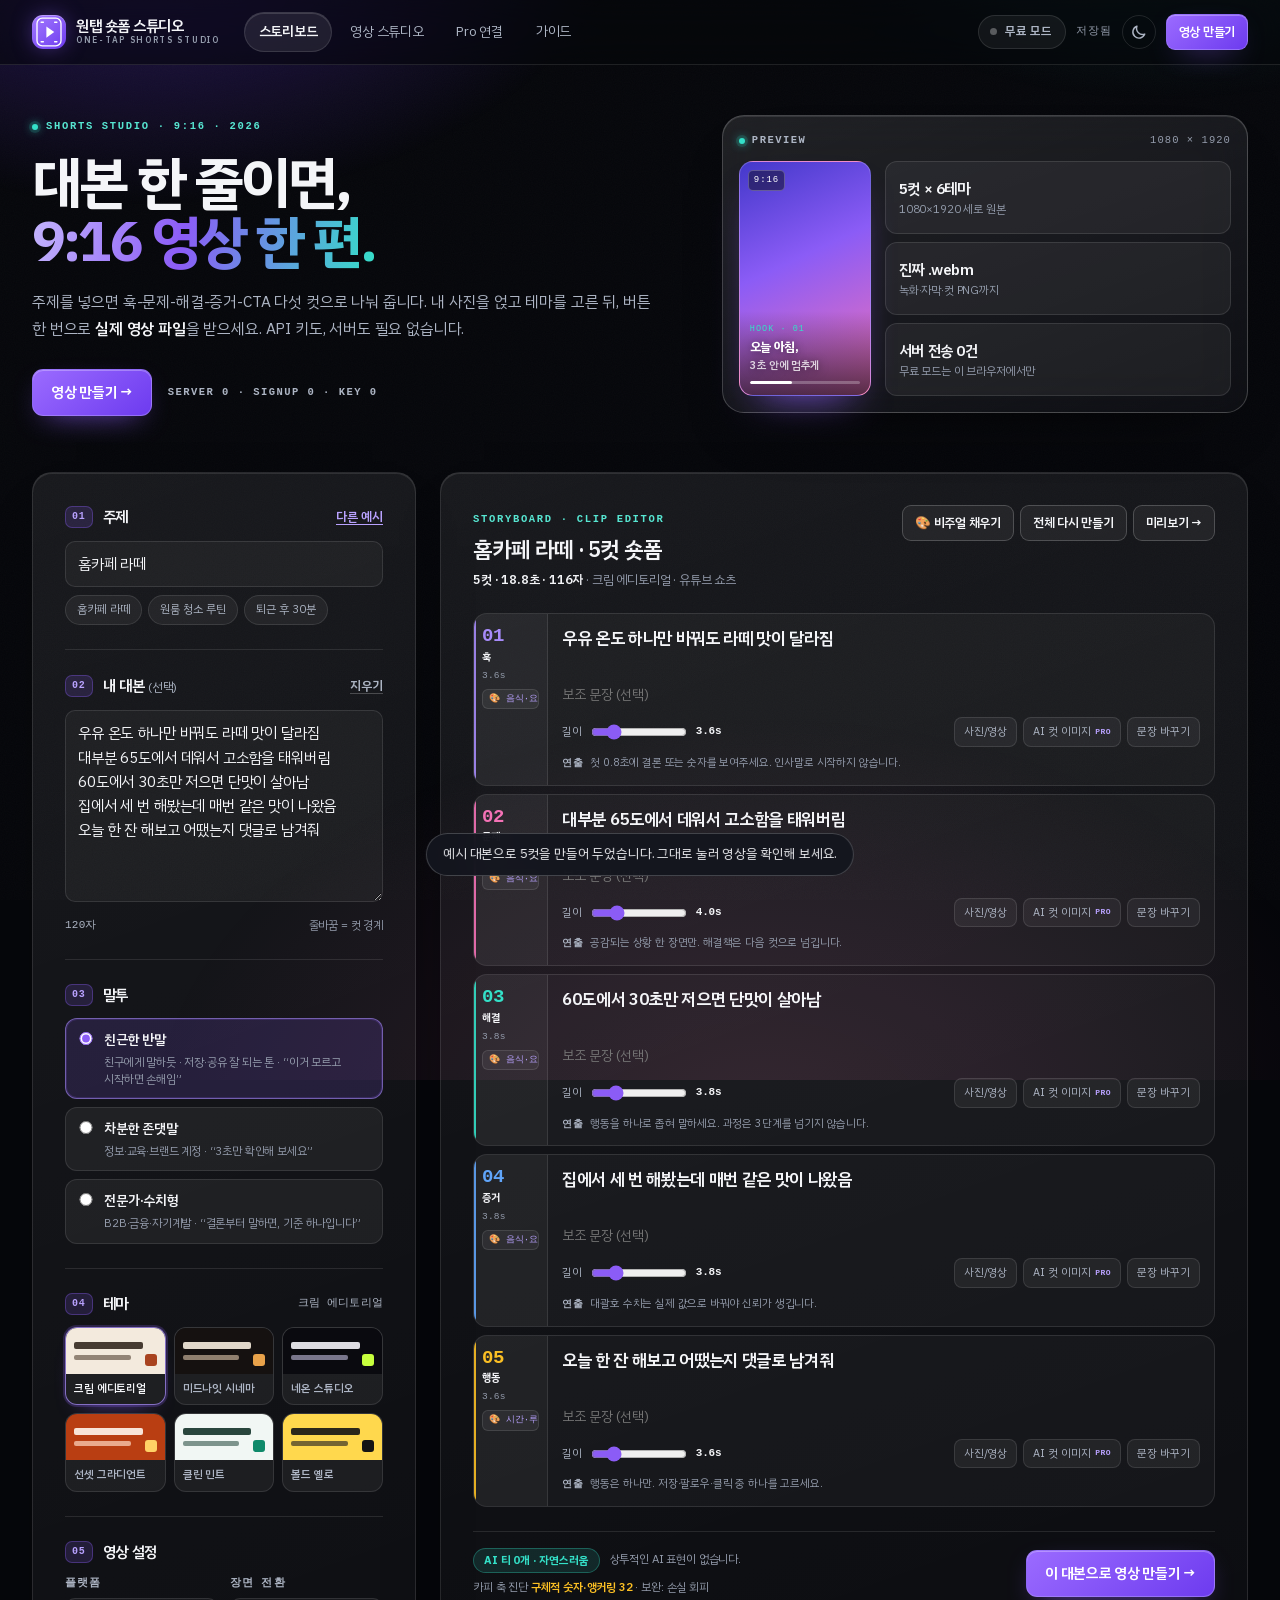
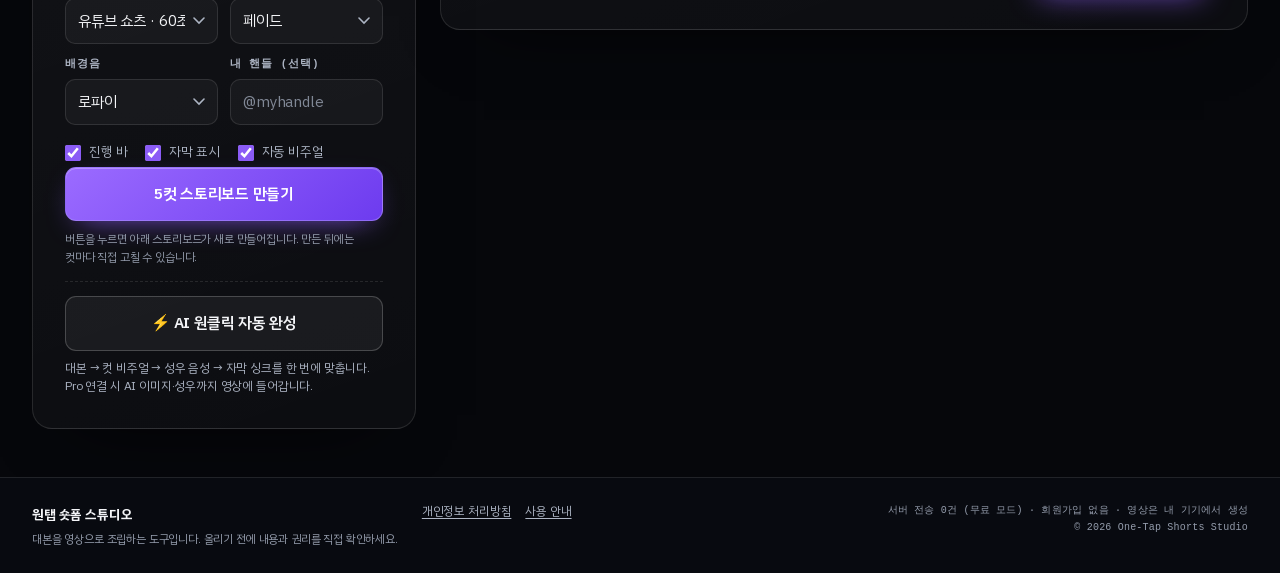
==== commit 16d01cec: "feat: 컷 자동 비주얼 · TTS 음성 길이 자막 싱크 · AI 원클릭 자동 완성" ====
--- a/index.html
+++ b/index.html
@@ -3,15 +3,15 @@
 <head>
 <meta charset="utf-8" />
 <meta name="viewport" content="width=device-width, initial-scale=1, viewport-fit=cover" />
-<title>원탭 숏폼 스튜디오 — 5컷 대본이 실제 9:16 영상 파일로</title>
-<meta name="description" content="주제나 대본을 넣으면 훅-문제-해결-증거-CTA 5컷 숏폼 스토리보드를 만들고, 브라우저에서 실제 .webm 영상·.srt 자막·컷 PNG로 저장합니다. API 키 없이 무료로 동작하고, OpenAI·Gemini·Claude를 연결하면 AI 대본·컷 이미지·성우까지 자동화됩니다." />
+<title>원탭 숏폼 스튜디오 — AI 멀티에이전트 NLE 타임라인</title>
+<meta name="description" content="주제나 대본을 넣으면 5컷 숏폼 스토리보드가 만들어지고, AI 멀티에이전트 NLE 타임라인(V1·T1·A1·FX)에서 컷·자막·색보정·오디오를 다듬어 브라우저에서 실제 .webm 영상·.srt 자막·컷 PNG로 저장합니다. Claude·Gemini·GPT 커서가 컷 분할→자막→색보정→오디오를 자동 적용하고, 키 없이도 무료 규칙 엔진으로 동작합니다." />
 <meta name="theme-color" content="#06070B" />
 <meta name="color-scheme" content="dark light" />
 <link rel="canonical" href="https://marcj81.github.io/shorts-video-studio/" />
 <link rel="icon" href="favicon.svg" type="image/svg+xml" />
 <link rel="stylesheet" href="styles.css" />
 <script type="application/ld+json">
-{"@context":"https://schema.org","@type":"WebApplication","name":"원탭 숏폼 스튜디오","applicationCategory":"MultimediaApplication","operatingSystem":"Web","offers":{"@type":"Offer","price":"0","priceCurrency":"KRW"},"description":"5컷 숏폼 스토리보드와 실제 영상(.webm) 녹화, 자막(.srt), 컷 PNG 내보내기. 서버 없이 브라우저에서 동작하는 무료 모드와 OpenAI·Gemini·Claude 연결형 Pro 모드.","inLanguage":"ko"}
+{"@context":"https://schema.org","@type":"WebApplication","name":"원탭 숏폼 스튜디오","applicationCategory":"MultimediaApplication","operatingSystem":"Web","offers":{"@type":"Offer","price":"0","priceCurrency":"KRW"},"description":"AI 멀티에이전트 NLE 타임라인에서 5컷 숏폼을 편집하고 실제 영상(.webm)·자막(.srt)·컷 PNG로 내보냅니다. 컬러 보정·타임코드·멀티트랙 타임라인, 서버 없는 무료 모드와 OpenAI·Gemini·Claude 연결형 Pro 모드.","inLanguage":"ko"}
 </script>
 </head>
 <body>
@@ -153,12 +153,18 @@
             <div class="switch-row">
               <label class="switch"><input type="checkbox" id="f-progress" checked /> <span>진행 바</span></label>
               <label class="switch"><input type="checkbox" id="f-caption" checked /> <span>자막 표시</span></label>
+              <label class="switch"><input type="checkbox" id="f-auto-visual" checked /> <span>자동 비주얼</span></label>
             </div>
           </div>
 
           <button type="submit" class="btn btn-primary btn-lg" id="btn-build">5컷 스토리보드 만들기</button>
           <p class="form-note">버튼을 누르면 아래 스토리보드가 새로 만들어집니다. 만든 뒤에는 컷마다 직접 고칠 수 있습니다.</p>
         </form>
+
+        <div class="one-click">
+          <button type="button" class="btn btn-ghost btn-lg" id="btn-one-click" data-running="false">⚡ AI 원클릭 자동 완성</button>
+          <p class="status" id="one-click-status" aria-live="polite">대본 → 컷 비주얼 → 성우 음성 → 자막 싱크를 한 번에 맞춥니다. Pro 연결 시 AI 이미지·성우까지 영상에 들어갑니다.</p>
+        </div>
       </aside>
 
       <section class="panel panel-board" aria-label="5컷 스토리보드">
@@ -169,6 +175,7 @@
             <p class="board-meta" id="board-stats">왼쪽에 주제를 넣고 <strong>5컷 스토리보드 만들기</strong>를 누르면, 훅부터 행동까지 다섯 컷이 만들어집니다.</p>
           </div>
           <div class="board-actions">
+            <button type="button" class="btn btn-ghost btn-sm" id="btn-auto-visual" title="컷 문장의 키워드로 그래픽 비주얼을 다시 채웁니다">🎨 비주얼 채우기</button>
             <button type="button" class="btn btn-ghost btn-sm" id="btn-rebuild" disabled>전체 다시 만들기</button>
             <button type="button" class="btn btn-ghost btn-sm" id="btn-to-studio" disabled>미리보기 →</button>
           </div>
@@ -196,32 +203,47 @@
     </div>
   </section>
 
-  <!-- ══════════════ 영상 스튜디오 ══════════════ -->
+  <!-- ══════════════ 영상 스튜디오 · NLE 워크스페이스 ══════════════ -->
   <section class="view" id="view-studio" role="tabpanel" aria-labelledby="tab-studio" hidden>
-    <div class="page-head stage-head">
-      <div>
-        <p class="kicker">RENDER · EXPORT</p>
-        <h1>미리보고, <em>실제 파일로.</em></h1>
-        <p class="lead">브라우저가 캔버스를 그리면서 녹화합니다. 완성된 파일은 내 기기에만 저장됩니다.</p>
-      </div>
-      <div class="export-facts">
-        <span><b id="fact-len">0초</b> 길이</span>
-        <span><b id="fact-size">-</b> 예상 용량</span>
-        <span><b>9:16</b> 세로</span>
-      </div>
-    </div>
-
-    <div class="stage-grid">
-      <section class="stage-panel" aria-label="영상 미리보기">
-        <div class="viewer-bar">
-          <span class="viewer-dots" aria-hidden="true"><i></i><i></i><i></i></span>
-          <span class="mono-label" id="viewer-title">PREVIEW · <span id="stage-meta">5컷 · 1080×1920</span></span>
-          <span class="rec-chip"><i aria-hidden="true"></i>9:16</span>
-        </div>
-
-        <div class="viewer">
-          <div class="phone-wrap">
-            <div class="phone" id="phone">
+    <div class="nle-workspace" id="nle-workspace" data-swarm="idle">
+      <div class="nle-top">
+        <div class="nle-title">
+          <p class="kicker">PROGRAM · MULTI-AGENT NLE</p>
+          <h1>타임라인 위에서, <em>AI 셋이 편집합니다.</em></h1>
+          <p class="nle-lead">Claude는 대본과 자막, Gemini는 컷과 리듬, GPT는 색보정과 사운드를 맡습니다. 아래 <strong>AI 스웜 자동 편집 실행</strong>을 누르면 세 커서가 타임라인을 훑으며 실제 편집을 적용합니다.</p>
+        </div>
+        <div class="nle-meta">
+          <span class="nle-chip" id="nle-mode-chip" data-mode="free"><i aria-hidden="true"></i><span id="nle-mode-label">무료 규칙 엔진</span></span>
+          <span class="nle-chip mono" id="tc-display" title="타임코드">00:00:00:00</span>
+          <span class="nle-chip mono dim" id="tl-meta">5 CLIPS</span>
+        </div>
+      </div>
+
+      <div class="nle-main">
+        <!-- ── 좌: 미디어 소스 + 스웜 활동 ── -->
+        <aside class="nle-panel nle-left" aria-label="미디어 소스와 AI 스웜 활동">
+          <div class="nle-panel-head">
+            <span class="mono-label">SOURCE</span>
+            <span class="mono-label dim">9:16 · 1080×1920</span>
+          </div>
+          <div class="media-list" id="media-list"></div>
+
+          <div class="nle-panel-head swarm-head">
+            <span class="mono-label">SWARM ACTIVITY</span>
+            <span class="swarm-count" id="swarm-count">3 AGENTS</span>
+          </div>
+          <div class="swarm-agents" id="swarm-agents"></div>
+          <ol class="swarm-log" id="swarm-log" aria-live="polite"></ol>
+        </aside>
+
+        <!-- ── 중앙: 프로그램 모니터 ── -->
+        <section class="nle-panel nle-center" aria-label="프로그램 실시간 프리뷰">
+          <div class="nle-panel-head">
+            <span class="mono-label"><span class="live-dot" aria-hidden="true"></span> PROGRAM <span id="viewer-title">PREVIEW</span></span>
+            <span class="mono-label dim" id="stage-meta">5컷 · 1080×1920</span>
+          </div>
+          <div class="monitor-wrap">
+            <div class="phone monitor" id="phone">
               <canvas id="preview-canvas" width="720" height="1280" aria-label="숏폼 영상 미리보기"></canvas>
               <div class="safe-overlay" id="safe-overlay" hidden aria-hidden="true">
                 <span class="safe-top"></span>
@@ -237,103 +259,165 @@
                 <span class="hud-sep">/</span>
                 <span id="time-total">0:00</span>
               </div>
-            </div>
-          </div>
-        </div>
-
-        <div class="stage-controls">
-          <button type="button" class="btn btn-ghost btn-sm" id="btn-play">▶ 재생</button>
-          <button type="button" class="btn btn-ghost btn-sm" id="btn-restart">처음으로</button>
-          <label class="switch"><input type="checkbox" id="f-loop" /> <span>반복</span></label>
-          <label class="switch"><input type="checkbox" id="f-preview-sound" /> <span>소리 미리듣기</span></label>
-          <label class="switch"><input type="checkbox" id="f-safe" /> <span>안전 영역</span></label>
-        </div>
-
-        <div class="timeline-wrap">
-          <div class="tl-head">
-            <span class="mono-label">TIMELINE</span>
-            <span class="mono-label dim" id="tl-meta">5 CLIPS</span>
-          </div>
-          <div class="tl-lane">
-            <div class="timeline" id="timeline" aria-label="컷 타임라인"></div>
+              <span class="monitor-tc" id="monitor-tc">00:00:00:00</span>
+            </div>
+          </div>
+          <div class="transport">
+            <button type="button" class="btn btn-ghost btn-sm" id="btn-play">▶ 재생</button>
+            <button type="button" class="btn btn-ghost btn-sm" id="btn-restart">처음으로</button>
+            <label class="switch"><input type="checkbox" id="f-loop" /> <span>반복</span></label>
+            <label class="switch"><input type="checkbox" id="f-preview-sound" /> <span>소리</span></label>
+            <label class="switch"><input type="checkbox" id="f-safe" /> <span>안전 영역</span></label>
+          </div>
+        </section>
+
+        <!-- ── 우: 스코프 + 컬러 휠/슬라이더 ── -->
+        <aside class="nle-panel nle-right" aria-label="오디오 스코프와 색보정">
+          <div class="nle-panel-head">
+            <span class="mono-label">SCOPE · WAVEFORM</span>
+            <span class="mono-label dim" id="scope-meta">RMS</span>
+          </div>
+          <canvas id="scope-canvas" class="scope" width="288" height="96" aria-label="오디오 파형과 스펙트럼"></canvas>
+
+          <div class="nle-panel-head color-head">
+            <span class="mono-label">COLOR</span>
+            <span class="grade-name" id="grade-name">뉴트럴</span>
+          </div>
+          <div class="color-row">
+            <div class="color-wheel" id="color-wheel" role="application" tabindex="0" aria-label="색 온도와 틴트 휠">
+              <span class="wheel-ring" aria-hidden="true"></span>
+              <span class="wheel-puck" id="wheel-puck" aria-hidden="true"></span>
+            </div>
+            <div class="sliders">
+              <label class="g-slider"><span>노출</span><input id="g-exposure" type="range" min="-50" max="50" step="1" value="0" /><b id="g-exposure-v">0</b></label>
+              <label class="g-slider"><span>대비</span><input id="g-contrast" type="range" min="-50" max="50" step="1" value="0" /><b id="g-contrast-v">0</b></label>
+              <label class="g-slider"><span>채도</span><input id="g-saturation" type="range" min="-50" max="50" step="1" value="0" /><b id="g-saturation-v">0</b></label>
+              <label class="g-slider"><span>온도</span><input id="g-temperature" type="range" min="-50" max="50" step="1" value="0" /><b id="g-temperature-v">0</b></label>
+            </div>
+          </div>
+          <div class="grade-presets" id="grade-presets" role="group" aria-label="색보정 프리셋"></div>
+          <button type="button" class="link-btn muted" id="btn-grade-reset">색보정 초기화</button>
+          <p class="nle-hint" id="grade-hint">슬라이더를 움직이면 프리뷰와 .webm 녹화에 같은 값이 적용됩니다.</p>
+          <div class="grade-note" id="grade-note">
+            <span class="mono-label">LOOK NOTE</span>
+            <p>테마와 대비를 읽어 프리셋을 고릅니다. 값을 직접 만지면 커스텀 룩으로 저장됩니다.</p>
+          </div>
+        </aside>
+      </div>
+
+      <!-- ── 하단: 멀티트랙 타임라인 ── -->
+      <section class="nle-panel nle-timeline" aria-label="멀티트랙 타임라인">
+        <div class="nle-panel-head tl-top">
+          <span class="mono-label">TIMELINE · V1 영상 · T1 자막 · A1 오디오 · FX 효과</span>
+          <div class="tl-top-actions">
+            <span class="swarm-status" id="swarm-status" aria-live="polite" hidden></span>
+            <button type="button" class="btn btn-primary btn-sm" id="btn-swarm">🤖 AI 스웜 자동 편집 실행</button>
+          </div>
+        </div>
+        <div class="tl-body">
+          <div class="tl-headers" aria-hidden="true">
+            <div class="tl-head-spacer"></div>
+            <div class="tl-track-head" data-track="V1"><b>V1</b><span>영상</span><i id="tl-count-v1">0</i></div>
+            <div class="tl-track-head" data-track="T1"><b>T1</b><span>자막</span><i id="tl-count-t1">0</i></div>
+            <div class="tl-track-head" data-track="A1"><b>A1</b><span>오디오</span><i id="tl-count-a1">0</i></div>
+            <div class="tl-track-head" data-track="FX"><b>FX</b><span>효과</span><i id="tl-count-fx">0</i></div>
+          </div>
+          <div class="tl-lanes" id="tl-lanes">
+            <div class="tl-ruler" id="tl-ruler" aria-hidden="true"></div>
+            <div class="tl-row" data-track="V1"><div class="tl-clips" id="tl-v1"></div></div>
+            <div class="tl-row" data-track="T1"><div class="tl-clips" id="tl-t1"></div></div>
+            <div class="tl-row tl-row-audio" data-track="A1">
+              <canvas id="tl-a1" class="tl-wave" width="960" height="34" aria-label="오디오 트랙 파형"></canvas>
+              <div class="tl-clips" id="tl-a1-marks"></div>
+            </div>
+            <div class="tl-row" data-track="FX"><div class="tl-clips" id="tl-fx"></div></div>
             <span class="tl-playhead" id="tl-playhead" aria-hidden="true"></span>
           </div>
         </div>
-
-        <p class="stage-note" id="stage-note">재생을 누르면 애니메이션과 자막 위치를 실제와 같게 확인할 수 있습니다. 배경음은 내보내기 때 합성됩니다.</p>
-      </section>
-
-      <aside class="panel export-panel" aria-label="내보내기 설정">
-        <div class="panel-top">
-          <p class="kicker">EXPORT</p>
-          <span class="mono-label dim">.WEBM · .SRT</span>
-        </div>
-        <div class="step-head"><span class="step-no">01</span><h2>파일 설정</h2></div>
-        <div class="field-row">
-          <label class="field"><span>해상도</span><select id="x-resolution" class="input select"></select></label>
-          <label class="field"><span>프레임</span>
-            <select id="x-fps" class="input select">
-              <option value="30">30fps</option>
-              <option value="24">24fps</option>
-            </select>
-          </label>
-        </div>
-        <div class="field-row">
-          <label class="field"><span>배경음</span><select id="x-music" class="input select"></select></label>
-          <label class="field"><span>장면 전환</span>
-            <select id="x-transition" class="input select">
-              <option value="fade">페이드</option>
-              <option value="zoom">줌</option>
-              <option value="none">없음</option>
-            </select>
-          </label>
-        </div>
-        <div class="switch-row">
-          <label class="switch"><input type="checkbox" id="x-progress" checked /> <span>진행 바</span></label>
-          <label class="switch"><input type="checkbox" id="x-caption" checked /> <span>자막</span></label>
-        </div>
-        <label class="field"><span>핸들 (워터마크)</span>
-          <input id="x-handle" class="input" type="text" maxlength="24" placeholder="@myhandle (비우면 표시 안 함)" />
-        </label>
-
-        <div class="export-box">
-          <div class="export-box-row"><span>길이</span><b id="export-len">0초</b></div>
-          <div class="export-box-row"><span>예상 용량</span><b id="export-size">-</b></div>
-          <div class="export-box-row"><span>형식</span><b id="export-format">.webm · VP9</b></div>
-          <p class="export-warn" id="export-warn" hidden>60초를 넘습니다. 플랫폼 권장 길이를 확인하세요.</p>
-        </div>
-
-        <button type="button" class="btn btn-primary btn-lg" id="btn-export" disabled>영상 .webm 만들기</button>
-        <div class="progress" id="export-progress" hidden>
-          <div class="progress-track"><span id="progress-bar"></span></div>
-          <p class="progress-text" id="progress-text" aria-live="polite">녹화 준비 중…</p>
-          <button type="button" class="link-btn muted" id="btn-cancel-export" hidden>그만두기</button>
-        </div>
-
-        <div class="export-result" id="export-result" hidden>
-          <div class="result-head">
-            <h3>완성했습니다</h3>
-            <span class="badge-ok">내 기기에서만</span>
-          </div>
-          <video id="result-video" controls playsinline preload="metadata"></video>
-          <p class="result-meta" id="result-meta"></p>
-          <a class="btn btn-primary" id="btn-download" href="#" download>파일 저장</a>
-          <p class="form-note">저장하지 않으면 새로고침할 때 사라집니다. 영상 파일은 이 브라우저 안에서만 만들어집니다.</p>
-        </div>
-
-        <div class="export-alt">
-          <h3>함께 받기</h3>
-          <div class="alt-grid">
-            <button type="button" class="btn btn-ghost btn-sm" id="btn-srt">자막 .srt</button>
-            <button type="button" class="btn btn-ghost btn-sm" id="btn-vtt">자막 .vtt</button>
-            <button type="button" class="btn btn-ghost btn-sm" id="btn-png">컷 PNG 5장</button>
-            <button type="button" class="btn btn-ghost btn-sm" id="btn-txt">대본 .txt</button>
-            <button type="button" class="btn btn-ghost btn-sm" id="btn-caption">캡션 복사</button>
-            <button type="button" class="btn btn-ghost btn-sm" id="btn-poster">썸네일 PNG</button>
-          </div>
-          <p class="hint-inline">자막은 17자 단위로 끊어 세로 화면에 맞춥니다. 캡션에는 훅과 해시태그가 들어갑니다.</p>
-        </div>
-      </aside>
+        <div class="clip-inspector" id="clip-inspector">
+          <span class="mono-label" id="sel-label">클립을 선택하세요</span>
+          <label class="sel-field"><span>길이</span><input id="sel-dur" type="range" min="0.8" max="15" step="0.1" value="3" disabled /><b id="sel-dur-v">—</b></label>
+          <label class="sel-field grow"><span>문장 · 자막</span><input id="sel-text" class="input" type="text" maxlength="90" value="" disabled placeholder="클립을 선택하면 여기서 고칩니다" /></label>
+        </div>
+        <p class="stage-note" id="stage-note">타임라인 클립을 누르면 아래에서 길이와 문장을 고칠 수 있습니다. 자막 줄(T1)을 누르면 그 줄만 편집합니다.</p>
+      </section>
+
+      <!-- ── 내보내기 스트립 ── -->
+      <section class="nle-panel nle-export" aria-label="내보내기 설정">
+        <div class="nle-panel-head">
+          <span class="mono-label">EXPORT · .WEBM · .SRT · PNG</span>
+          <span class="mono-label dim"><b id="fact-len">0초</b> 길이 · <b id="fact-size">-</b> 예상</span>
+        </div>
+        <div class="export-grid">
+          <div class="export-fields">
+            <div class="field-row">
+              <label class="field"><span>해상도</span><select id="x-resolution" class="input select"></select></label>
+              <label class="field"><span>프레임</span>
+                <select id="x-fps" class="input select">
+                  <option value="30">30fps</option>
+                  <option value="24">24fps</option>
+                </select>
+              </label>
+            </div>
+            <div class="field-row">
+              <label class="field"><span>배경음</span><select id="x-music" class="input select"></select></label>
+              <label class="field"><span>장면 전환</span>
+                <select id="x-transition" class="input select">
+                  <option value="fade">페이드</option>
+                  <option value="zoom">줌</option>
+                  <option value="none">없음</option>
+                </select>
+              </label>
+            </div>
+            <label class="field"><span>핸들 (워터마크)</span>
+              <input id="x-handle" class="input" type="text" maxlength="24" placeholder="@myhandle (비우면 표시 안 함)" />
+            </label>
+            <div class="switch-row">
+              <label class="switch"><input type="checkbox" id="x-progress" checked /> <span>진행 바</span></label>
+              <label class="switch"><input type="checkbox" id="x-caption" checked /> <span>자막</span></label>
+            </div>
+          </div>
+
+          <div class="export-side">
+            <div class="export-box">
+              <div class="export-box-row"><span>길이</span><b id="export-len">0초</b></div>
+              <div class="export-box-row"><span>예상 용량</span><b id="export-size">-</b></div>
+              <div class="export-box-row"><span>형식</span><b id="export-format">.webm · VP9</b></div>
+              <div class="export-box-row"><span>색보정</span><b id="export-grade">뉴트럴</b></div>
+              <div class="export-box-row"><span>내레이션</span><b id="export-voice">없음</b></div>
+              <p class="export-warn" id="export-warn" hidden>60초를 넘습니다. 플랫폼 권장 길이를 확인하세요.</p>
+            </div>
+            <button type="button" class="btn btn-primary btn-lg" id="btn-export" disabled>영상 .webm 만들기</button>
+            <div class="progress" id="export-progress" hidden>
+              <div class="progress-track"><span id="progress-bar"></span></div>
+              <p class="progress-text" id="progress-text" aria-live="polite">녹화 준비 중…</p>
+              <button type="button" class="link-btn muted" id="btn-cancel-export" hidden>그만두기</button>
+            </div>
+            <div class="export-result" id="export-result" hidden>
+              <div class="result-head">
+                <h3>완성했습니다</h3>
+                <span class="badge-ok">내 기기에서만</span>
+              </div>
+              <video id="result-video" controls playsinline preload="metadata"></video>
+              <p class="result-meta" id="result-meta"></p>
+              <a class="btn btn-primary" id="btn-download" href="#" download>파일 저장</a>
+            </div>
+          </div>
+
+          <div class="export-alt">
+            <h3>함께 받기</h3>
+            <div class="alt-grid">
+              <button type="button" class="btn btn-ghost btn-sm" id="btn-srt">자막 .srt</button>
+              <button type="button" class="btn btn-ghost btn-sm" id="btn-vtt">자막 .vtt</button>
+              <button type="button" class="btn btn-ghost btn-sm" id="btn-png">컷 PNG 5장</button>
+              <button type="button" class="btn btn-ghost btn-sm" id="btn-txt">대본 .txt</button>
+              <button type="button" class="btn btn-ghost btn-sm" id="btn-caption">캡션 복사</button>
+              <button type="button" class="btn btn-ghost btn-sm" id="btn-poster">썸네일 PNG</button>
+            </div>
+            <p class="hint-inline">자막은 17자 단위로 끊어 세로 화면에 맞추고, 색보정은 녹화 프레임에 그대로 합성됩니다.</p>
+          </div>
+        </div>
+      </section>
     </div>
   </section>
 
@@ -445,6 +529,7 @@
           </div>
           <p class="prompt-preview" id="image-prompt-preview">대본을 만들면 장면 프롬프트가 여기에 표시됩니다.</p>
           <button type="button" class="btn btn-primary" id="btn-ai-image">이 컷 이미지 생성</button>
+          <button type="button" class="btn btn-ghost" id="btn-ai-image-all">5컷 모두 AI 이미지로 채우기</button>
           <p class="status" id="ai-image-status" aria-live="polite"></p>
           <div class="ai-image-result" id="ai-image-result" hidden>
             <img id="ai-image-preview" alt="생성된 컷 이미지 미리보기" />
@@ -468,10 +553,18 @@
             </label>
           </div>
           <p class="prompt-preview" id="voice-text-preview">스토리보드의 5컷 문장을 컷마다 읽어 줍니다.</p>
-          <button type="button" class="btn btn-primary" id="btn-ai-voice">성우 음성 만들기</button>
+          <button type="button" class="btn btn-primary" id="btn-ai-voice">성우 음성 만들기 · 자동 싱크</button>
           <p class="status" id="ai-voice-status" aria-live="polite"></p>
           <ul class="voice-list" id="voice-list" hidden></ul>
-          <label class="switch"><input type="checkbox" id="f-use-voice" /> <span>영상 녹화에 내레이션 합성</span></label>
+          <label class="switch"><input type="checkbox" id="f-use-voice" /> <span>영상 녹화·미리보기에 내레이션 합성</span></label>
+          <div class="free-voice">
+            <div class="free-voice-head"><b>무료 모드</b><span>키 없이 미리듣기·타이밍</span></div>
+            <div class="free-voice-actions">
+              <button type="button" class="btn btn-ghost btn-sm" id="btn-free-voice">🔊 무료 미리듣기</button>
+              <button type="button" class="btn btn-ghost btn-sm" id="btn-auto-timing">⏱ 발화 속도로 타이밍 맞추기</button>
+            </div>
+            <p class="free-voice-note" id="free-voice-note">브라우저 음성(speechSynthesis)은 미리듣기 전용입니다. 그 소리는 .webm 파일에 녹음되지 않으므로, 영상에 성우를 넣으려면 Pro 성우(OpenAI tts-1 또는 자체 /tts)를 연결하세요.</p>
+          </div>
         </section>
 
         <section class="panel feature bridge" aria-label="무료 AI 브리지">
@@ -602,6 +695,7 @@
 <script src="core.js"></script>
 <script src="render.js"></script>
 <script src="pro.js"></script>
+<script src="nle.js"></script>
 <script src="app.js"></script>
 </body>
 </html>
--- a/styles.css
+++ b/styles.css
@@ -738,6 +738,11 @@
   font-size: 8.5px; letter-spacing: 0.1em; color: rgba(255, 255, 255, 0.8);
   background: rgba(0, 0, 0, 0.42); padding: 2px 5px; border-radius: 4px;
 }
+.nle-center .stage-play {
+  width: 44px; height: 44px; opacity: 0.66; border-color: rgba(255, 255, 255, 0.38);
+  top: auto; bottom: 52px; transform: translateX(-50%);
+}
+.nle-center .stage-play:hover { opacity: 1; transform: translateX(-50%) scale(1.06); }
 .stage-play {
   position: absolute; inset: 50% auto auto 50%; transform: translate(-50%, -50%);
   width: 64px; height: 64px; border-radius: 50%;
@@ -1205,3 +1210,424 @@
   html[data-theme="light"] .panel, html[data-theme="light"] .hero-stage, html[data-theme="light"] .stage-panel { background: #fff; }
   .toast { background: var(--surface); }
 }
+
+/* ════════════════════════════════════════════════════════════
+   NLE 워크스페이스 (22호기 업그레이드 · AI 멀티에이전트 타임라인)
+   C안 다크 글래스 위에 #0B1120 톤의 편집 베이를 얹는다.
+   ════════════════════════════════════════════════════════════ */
+.nle-workspace {
+  --nle-tone: #0B1120;
+  --nle-line: rgba(255, 255, 255, 0.09);
+  --nle-line-2: rgba(255, 255, 255, 0.16);
+  --agent-claude: #E8A24A;
+  --agent-gemini: #5B9CFF;
+  --agent-gpt: #34E0C8;
+  max-width: 1560px;
+  margin: 0 auto;
+  padding: 14px var(--s5) var(--s7);
+  display: grid;
+  gap: 10px;
+  position: relative;
+}
+html[data-theme="light"] .nle-workspace {
+  --nle-tone: #F4F6FB;
+  --nle-line: rgba(16, 19, 25, 0.12);
+  --nle-line-2: rgba(16, 19, 25, 0.24);
+}
+
+.nle-top { display: flex; align-items: flex-end; justify-content: space-between; gap: 16px; flex-wrap: wrap; padding: 2px 2px 4px; }
+.nle-title h1 { font-size: clamp(21px, 2.3vw, 31px); line-height: 1.14; letter-spacing: -0.025em; font-weight: 800; }
+.nle-title h1 em { font-style: normal; color: var(--accent-text); }
+.nle-lead { font-size: 12.5px; line-height: 1.62; color: var(--sub); max-width: 660px; margin-top: 6px; }
+.nle-lead strong { color: var(--ink); font-weight: 600; }
+.nle-meta { display: flex; align-items: center; gap: 7px; flex-wrap: wrap; }
+
+.nle-chip {
+  display: inline-flex; align-items: center; gap: 6px;
+  font-size: 11px; font-weight: 600; color: var(--sub);
+  background: rgba(255, 255, 255, 0.055); border: 1px solid var(--nle-line-2);
+  border-radius: 999px; padding: 5px 10px;
+  -webkit-backdrop-filter: blur(8px); backdrop-filter: blur(8px);
+}
+.nle-chip.mono { font-family: var(--mono); font-variant-numeric: tabular-nums; letter-spacing: 0.04em; color: var(--ink); }
+.nle-chip.dim { color: var(--muted); }
+.nle-chip i { width: 6px; height: 6px; border-radius: 50%; background: var(--teal); box-shadow: 0 0 8px var(--teal); }
+.nle-chip[data-mode="pro"] { color: var(--ink); border-color: rgba(185, 162, 255, 0.5); background: var(--accent-soft); }
+.nle-chip[data-mode="pro"] i { background: var(--accent-text); box-shadow: 0 0 8px var(--accent-text); }
+
+.nle-panel {
+  position: relative;
+  min-width: 0;
+  background: linear-gradient(172deg, rgba(18, 26, 44, 0.92), rgba(9, 13, 23, 0.95));
+  border: 1px solid var(--nle-line-2);
+  border-radius: 15px;
+  padding: 10px 12px 12px;
+  box-shadow: 0 26px 60px -44px rgba(0, 0, 0, 0.95), inset 0 1px 0 rgba(255, 255, 255, 0.07);
+}
+html[data-theme="light"] .nle-panel { background: #fff; box-shadow: 0 18px 40px -34px rgba(16, 19, 25, 0.5), inset 0 1px 0 #fff; }
+.nle-panel-head {
+  display: flex; align-items: center; justify-content: space-between; gap: 8px;
+  padding: 1px 0 7px; margin-bottom: 9px; border-bottom: 1px solid var(--nle-line);
+}
+.nle-panel-head .mono-label { display: inline-flex; align-items: center; gap: 6px; }
+.nle-panel-head b { font-family: var(--mono); font-size: 10.5px; color: var(--ink); font-variant-numeric: tabular-nums; }
+
+.nle-main { display: grid; grid-template-columns: 262px minmax(0, 1fr) 312px; gap: 10px; align-items: stretch; }
+
+/* ── 좌: 소스 · 스웜 ─────────────────────────────────────── */
+.nle-left { display: flex; flex-direction: column; }
+.media-list { display: grid; gap: 6px; }
+.media-item {
+  display: grid; grid-template-columns: 40px minmax(0, 1fr) auto; gap: 8px; align-items: center;
+  background: rgba(255, 255, 255, 0.04); border: 1px solid var(--nle-line);
+  border-radius: 9px; padding: 6px 8px;
+}
+.media-item .media-ico {
+  width: 40px; height: 40px; border-radius: 7px; display: grid; place-items: center;
+  font-family: var(--mono); font-size: 10px; font-weight: 700; letter-spacing: 0.04em;
+  color: #06070B; background: linear-gradient(140deg, var(--accent-text), var(--teal));
+}
+.media-item[data-kind="audio"] .media-ico { background: linear-gradient(140deg, #60A5FA, #34E0C8); }
+.media-item[data-kind="text"] .media-ico { background: linear-gradient(140deg, #FBBF24, #F472B6); }
+.media-item b { display: block; font-size: 11.5px; color: var(--ink); font-weight: 600; overflow: hidden; text-overflow: ellipsis; white-space: nowrap; }
+.media-item span.media-sub { display: block; font-family: var(--mono); font-size: 9.5px; color: var(--muted); overflow: hidden; text-overflow: ellipsis; white-space: nowrap; }
+.media-item .media-badge {
+  font-family: var(--mono); font-size: 9px; letter-spacing: 0.06em; color: var(--teal);
+  background: var(--teal-soft); border: 1px solid rgba(52, 224, 200, 0.3); border-radius: 5px; padding: 2px 5px;
+}
+
+.swarm-head { margin-top: 12px; }
+.swarm-count { font-family: var(--mono); font-size: 9.5px; letter-spacing: 0.1em; color: var(--muted); }
+.swarm-agents { display: grid; gap: 5px; }
+.swarm-agent {
+  display: grid; grid-template-columns: 8px minmax(0, 1fr) auto; gap: 7px; align-items: center;
+  border: 1px solid var(--nle-line); border-radius: 8px; padding: 6px 8px;
+  background: rgba(255, 255, 255, 0.03);
+  transition: background .2s, border-color .2s;
+}
+.swarm-agent .agent-dot { width: 8px; height: 8px; border-radius: 50%; background: var(--agent, var(--accent)); box-shadow: 0 0 8px var(--agent, var(--accent)); }
+.swarm-agent b { font-size: 11.5px; color: var(--ink); font-weight: 600; }
+.swarm-agent .agent-role { font-size: 10px; color: var(--muted); margin-left: 4px; }
+.swarm-agent .agent-state {
+  font-family: var(--mono); font-size: 9px; letter-spacing: 0.08em; text-transform: uppercase;
+  color: var(--muted); border: 1px solid var(--nle-line); border-radius: 999px; padding: 2px 6px;
+}
+.swarm-agent[data-state="working"] { background: rgba(139, 92, 246, 0.14); border-color: rgba(185, 162, 255, 0.55); }
+.swarm-agent[data-state="working"] .agent-state { color: var(--accent-text); border-color: rgba(185, 162, 255, 0.5); }
+.swarm-agent[data-state="done"] .agent-state { color: var(--teal); border-color: rgba(52, 224, 200, 0.42); }
+.swarm-agent[data-agent="claude"] { --agent: var(--agent-claude); }
+.swarm-agent[data-agent="gemini"] { --agent: var(--agent-gemini); }
+.swarm-agent[data-agent="gpt"] { --agent: var(--agent-gpt); }
+
+.swarm-log {
+  list-style: none; margin: 8px 0 0; padding: 0;
+  display: grid; gap: 3px; max-height: 132px; overflow-y: auto;
+  font-family: var(--mono); font-size: 9.5px; line-height: 1.5; color: var(--muted);
+}
+.swarm-log li { display: grid; grid-template-columns: 42px 34px minmax(0, 1fr); gap: 5px; padding: 2px 0; border-bottom: 1px dashed rgba(255, 255, 255, 0.055); }
+.swarm-log li b { color: var(--agent, var(--sub)); font-weight: 700; }
+.swarm-log li em { font-style: normal; color: var(--muted); font-variant-numeric: tabular-nums; }
+.swarm-log li span { color: var(--sub); overflow-wrap: anywhere; }
+.swarm-log li b { white-space: nowrap; }
+.swarm-log li[data-agent="claude"] { --agent: var(--agent-claude); }
+.swarm-log li[data-agent="gemini"] { --agent: var(--agent-gemini); }
+.swarm-log li[data-agent="gpt"] { --agent: var(--agent-gpt); }
+.swarm-log li[data-agent="system"] { --agent: var(--accent-text); }
+
+/* ── 중앙: 프로그램 모니터 ─────────────────────────────── */
+.nle-center { display: flex; flex-direction: column; }
+.monitor-wrap {
+  flex: 1; display: grid; place-items: center; padding: 8px 4px 6px; border-radius: 11px;
+  background:
+    radial-gradient(60% 50% at 50% 4%, rgba(139, 92, 246, 0.22), transparent 70%),
+    linear-gradient(180deg, #05060B, #070A12);
+}
+.monitor-wrap .phone, .monitor {
+  width: auto; height: min(44vh, 380px); aspect-ratio: 9 / 16;
+  border-radius: 18px;
+}
+.monitor-tc {
+  position: absolute; right: 10px; bottom: 10px;
+  font-family: var(--mono); font-size: 10px; font-variant-numeric: tabular-nums; letter-spacing: 0.04em;
+  color: #EAF6FF; background: rgba(6, 8, 14, 0.62); border: 1px solid rgba(255, 255, 255, 0.16);
+  padding: 3px 6px; border-radius: 5px;
+  -webkit-backdrop-filter: blur(6px); backdrop-filter: blur(6px);
+}
+.transport { display: flex; flex-wrap: wrap; align-items: center; gap: 7px; padding: 9px 2px 0; }
+.transport .btn-ghost { border-color: var(--nle-line-2); }
+.transport .switch { font-size: 12px; }
+
+/* ── 우: 스코프 · 컬러 ─────────────────────────────────── */
+.nle-right { display: flex; flex-direction: column; }
+.scope {
+  display: block; width: 100%; height: 88px; border-radius: 9px;
+  background: linear-gradient(180deg, #060A12, #0A1220);
+  border: 1px solid var(--nle-line);
+}
+.color-head { margin-top: 12px; }
+.grade-name { font-family: var(--mono); font-size: 10.5px; color: var(--accent-text); letter-spacing: 0.02em; }
+.color-row { display: grid; grid-template-columns: 84px minmax(0, 1fr); gap: 10px; align-items: center; }
+.color-wheel {
+  position: relative; width: 84px; height: 84px; border-radius: 50%; cursor: crosshair; touch-action: none;
+  background: conic-gradient(from 90deg, #4a7dff, #22c1c3, #8fe36b, #ffd166, #ff8a3d, #ff4fa3, #4a7dff);
+  box-shadow: inset 0 0 0 1px rgba(255, 255, 255, 0.25), inset 0 0 26px rgba(0, 0, 0, 0.55), 0 8px 22px -14px rgba(0, 0, 0, 0.9);
+}
+.color-wheel:focus-visible { outline: 2px solid var(--focus); outline-offset: 3px; }
+.wheel-ring { position: absolute; inset: 0; border-radius: 50%; background: radial-gradient(circle, rgba(11, 17, 32, 0.94) 40%, rgba(11, 17, 32, 0) 74%); }
+.wheel-puck {
+  position: absolute; left: 50%; top: 50%; width: 12px; height: 12px; margin: -6px 0 0 -6px;
+  border-radius: 50%; background: #fff; border: 2px solid #0B1120;
+  box-shadow: 0 0 0 1.5px rgba(255, 255, 255, 0.9), 0 0 10px rgba(255, 255, 255, 0.75);
+  pointer-events: none;
+}
+.sliders { display: grid; gap: 4px; min-width: 0; }
+.g-slider { display: grid; grid-template-columns: 26px minmax(0, 1fr) 24px; align-items: center; gap: 6px; font-size: 10.5px; color: var(--sub); }
+.g-slider b { font-family: var(--mono); font-size: 9.5px; color: var(--ink); text-align: right; font-variant-numeric: tabular-nums; }
+.g-slider input[type="range"] {
+  -webkit-appearance: none; appearance: none; width: 100%; height: 3px; border-radius: 999px;
+  background: linear-gradient(90deg, rgba(96, 165, 250, 0.6), rgba(139, 92, 246, 0.75), rgba(251, 191, 36, 0.7));
+  outline: none;
+}
+.g-slider input[type="range"]::-webkit-slider-thumb {
+  -webkit-appearance: none; width: 11px; height: 11px; border-radius: 50%; background: #fff;
+  border: 2px solid #0B1120; box-shadow: 0 0 0 1px rgba(255, 255, 255, 0.85); cursor: pointer;
+}
+.g-slider input[type="range"]::-moz-range-thumb { width: 10px; height: 10px; border: 2px solid #0B1120; border-radius: 50%; background: #fff; }
+.grade-presets { display: grid; grid-template-columns: repeat(3, minmax(0, 1fr)); gap: 4px; margin: 10px 0 6px; }
+.grade-chip {
+  font-size: 10.5px; font-weight: 600; color: var(--sub); cursor: pointer;
+  background: rgba(255, 255, 255, 0.045); border: 1px solid var(--nle-line);
+  border-radius: 7px; padding: 5px 4px; text-align: center;
+  transition: color .15s, background .15s, border-color .15s;
+}
+.grade-chip:hover { color: var(--ink); border-color: var(--nle-line-2); }
+.grade-chip[aria-pressed="true"] { color: #06070B; background: var(--accent-text); border-color: var(--accent-text); }
+.grade-note { margin-top: 10px; padding: 8px 9px; border: 1px dashed var(--nle-line-2); border-radius: 8px; background: rgba(255, 255, 255, 0.03); }
+.grade-note .mono-label { color: var(--accent-text); }
+.grade-note p { font-size: 10.5px; line-height: 1.55; color: var(--sub); margin-top: 4px; }
+.nle-hint { font-size: 10.5px; line-height: 1.55; color: var(--muted); margin-top: 6px; }
+.nle-right #btn-grade-reset { margin-top: 2px; font-size: 10.5px; }
+.nle-right .grade-note { margin-top: auto; }
+
+/* ── 하단: 멀티트랙 타임라인 ───────────────────────────── */
+.nle-timeline { padding-bottom: 10px; }
+.tl-top { flex-wrap: wrap; }
+.tl-top-actions { display: flex; align-items: center; gap: 8px; flex-wrap: wrap; }
+.swarm-status {
+  font-family: var(--mono); font-size: 10px; letter-spacing: 0.02em; color: var(--accent-text);
+  background: var(--accent-soft); border: 1px solid rgba(185, 162, 255, 0.4);
+  border-radius: 999px; padding: 4px 9px; font-variant-numeric: tabular-nums;
+}
+.swarm-status[data-state="done"] { color: var(--teal); background: var(--teal-soft); border-color: rgba(52, 224, 200, 0.42); }
+
+.tl-body { display: grid; grid-template-columns: 78px minmax(0, 1fr); gap: 8px; }
+.tl-headers { display: grid; grid-template-rows: 20px repeat(4, 40px); gap: 4px; align-items: stretch; }
+.tl-head-spacer { min-height: 0; }
+.tl-track-head {
+  display: grid; grid-template-columns: 22px minmax(0, 1fr) auto; align-items: center; gap: 5px;
+  font-size: 10px; color: var(--muted); border: 1px solid var(--nle-line); border-radius: 7px;
+  padding: 0 6px; background: rgba(255, 255, 255, 0.03);
+}
+.tl-track-head b { font-family: var(--mono); font-size: 10.5px; color: var(--ink); }
+.tl-track-head i { font-family: var(--mono); font-style: normal; font-size: 9px; color: var(--muted); }
+.tl-track-head[data-track="V1"] { border-left: 3px solid #A78BFA; }
+.tl-track-head[data-track="T1"] { border-left: 3px solid #34E0C8; }
+.tl-track-head[data-track="A1"] { border-left: 3px solid #60A5FA; }
+.tl-track-head[data-track="FX"] { border-left: 3px solid #FBBF24; }
+
+.tl-lanes { position: relative; display: grid; grid-template-rows: 20px repeat(4, 40px); gap: 4px; min-width: 0; }
+.tl-ruler { position: relative; border-bottom: 1px solid var(--nle-line); }
+.tl-ruler span {
+  position: absolute; top: 2px; transform: translateX(-50%);
+  font-family: var(--mono); font-size: 8.5px; color: var(--muted); font-variant-numeric: tabular-nums;
+}
+.tl-ruler span:first-child { transform: none; }
+.tl-row {
+  position: relative; min-width: 0; border-radius: 7px; overflow: hidden;
+  background: rgba(255, 255, 255, 0.028);
+  border: 1px solid var(--nle-line);
+}
+.tl-row[data-track="V1"] { background: rgba(167, 139, 250, 0.07); }
+.tl-row[data-track="T1"] { background: rgba(52, 224, 200, 0.06); }
+.tl-row[data-track="A1"] { background: rgba(96, 165, 250, 0.07); }
+.tl-row[data-track="FX"] { background: rgba(251, 191, 36, 0.06); }
+.tl-clips { position: absolute; inset: 0; }
+.tl-clip {
+  position: absolute; top: 3px; bottom: 3px; min-width: 3px;
+  border-radius: 6px; border: 1px solid rgba(255, 255, 255, 0.22);
+  background: rgba(255, 255, 255, 0.1);
+  color: var(--ink); font-size: 9.5px; text-align: left; overflow: hidden;
+  padding: 3px 5px; cursor: pointer; display: block;
+  transition: box-shadow .15s, border-color .15s, background .15s;
+}
+.tl-clip b { font-family: var(--mono); font-size: 8px; letter-spacing: 0.04em; opacity: 0.85; display: block; font-weight: 600; }
+.tl-clip span { display: block; white-space: nowrap; overflow: hidden; text-overflow: ellipsis; font-weight: 600; }
+.tl-clip[data-stage="hook"] { background: rgba(167, 139, 250, 0.34); border-color: rgba(167, 139, 250, 0.62); }
+.tl-clip[data-stage="problem"] { background: rgba(244, 114, 182, 0.3); border-color: rgba(244, 114, 182, 0.6); }
+.tl-clip[data-stage="solution"] { background: rgba(52, 224, 200, 0.28); border-color: rgba(52, 224, 200, 0.58); }
+.tl-clip[data-stage="proof"] { background: rgba(96, 165, 250, 0.3); border-color: rgba(96, 165, 250, 0.6); }
+.tl-clip[data-stage="cta"] { background: rgba(251, 191, 36, 0.3); border-color: rgba(251, 191, 36, 0.6); }
+.tl-clip[data-track="T1"] { background: rgba(52, 224, 200, 0.16); border-color: rgba(52, 224, 200, 0.42); }
+.tl-clip[data-track="FX"][data-type="color"] { background: rgba(139, 92, 246, 0.26); border-color: rgba(185, 162, 255, 0.5); }
+.tl-clip[data-track="FX"][data-type="grain"] { background: rgba(148, 156, 172, 0.16); border-color: rgba(148, 156, 172, 0.34); }
+.tl-clip[data-type="color"], .tl-clip[data-type="grain"] { top: 58%; bottom: 3px; }
+.tl-clip[data-type="color"] span, .tl-clip[data-type="grain"] span { font-size: 8px; }
+.tl-clip[data-type="transition"] { padding: 0; border-radius: 4px; background: linear-gradient(180deg, rgba(255,255,255,0.2), rgba(255,255,255,0.05)); border-color: rgba(255,255,255,0.28); }
+.tl-clip[data-type="grain"] { z-index: 0; }
+.tl-clip[data-type="color"] { z-index: 1; }
+.tl-clip[data-type="grain"] span { display: none; }
+.tl-clip[data-type="transition"] span { display: none; }
+.tl-clip[data-track="A1"] { background: none; border: 0; padding: 0; cursor: default; }
+.tl-clip:hover { border-color: var(--edge-3); }
+.tl-clip.is-selected {
+  border-color: #fff; box-shadow: 0 0 0 1.5px rgba(255, 255, 255, 0.75), 0 0 18px -4px rgba(255, 255, 255, 0.55);
+  z-index: 2;
+}
+.tl-beat { position: absolute; top: 0; bottom: 0; width: 1px; background: rgba(96, 165, 250, 0.5); }
+.tl-beat[data-strong="true"] { background: rgba(52, 224, 200, 0.85); width: 2px; }
+.tl-wave { position: absolute; inset: 0; width: 100%; height: 100%; }
+.tl-playhead { z-index: 3; }
+.tl-playhead::after {
+  content: ""; position: absolute; top: -3px; left: 50%; transform: translateX(-50%);
+  width: 9px; height: 9px; background: var(--teal); clip-path: polygon(50% 100%, 0 0, 100% 0);
+  filter: drop-shadow(0 0 6px rgba(52, 224, 200, 0.9));
+}
+
+.clip-inspector {
+  display: flex; align-items: center; gap: 10px; flex-wrap: wrap;
+  margin-top: 8px; padding: 7px 9px; border: 1px solid var(--nle-line);
+  border-radius: 9px; background: rgba(255, 255, 255, 0.03);
+}
+.clip-inspector #sel-label { color: var(--ink); flex: 0 0 auto; }
+.sel-field { display: grid; grid-template-columns: auto 96px 34px; align-items: center; gap: 6px; font-size: 10.5px; color: var(--muted); }
+.sel-field.grow { flex: 1 1 220px; grid-template-columns: auto minmax(0, 1fr); min-width: 0; }
+.sel-field input[type="range"] { -webkit-appearance: none; appearance: none; height: 3px; border-radius: 999px; background: rgba(255, 255, 255, 0.16); }
+.sel-field input[type="range"]::-webkit-slider-thumb { -webkit-appearance: none; width: 11px; height: 11px; border-radius: 50%; background: #fff; border: 2px solid #0B1120; }
+.sel-field b { font-family: var(--mono); font-size: 10px; color: var(--ink); text-align: right; font-variant-numeric: tabular-nums; }
+.sel-field input.input { padding: 5px 8px; font-size: 11.5px; }
+.nle-timeline .stage-note { margin: 7px 2px 0; }
+
+/* ── 내보내기 스트립 ───────────────────────────────────── */
+.nle-export .export-grid {
+  display: grid; grid-template-columns: minmax(0, 1.05fr) minmax(0, 0.95fr) minmax(0, 0.8fr);
+  gap: 14px; align-items: start;
+}
+.export-fields { display: grid; gap: 8px; }
+.export-fields .field-row { gap: 8px; }
+.export-side { display: grid; gap: 8px; align-content: start; }
+.export-side .export-box { margin: 0; }
+.export-side .btn-lg { width: 100%; }
+.nle-export .export-result { margin-top: 4px; }
+.nle-export .export-result video { max-height: 150px; }
+.nle-export .export-alt { border-top: 0; padding-top: 0; margin-top: 0; }
+.nle-export .export-alt h3 { margin-bottom: 8px; }
+
+/* ── 스웜 커서 ─────────────────────────────────────────── */
+.swarm-layer { position: absolute; inset: 0; pointer-events: none; z-index: 30; overflow: hidden; border-radius: 15px; }
+.swarm-cursor {
+  position: absolute; left: 0; top: 0; display: flex; align-items: flex-start;
+  will-change: transform; opacity: 0; transform: translate3d(-40px, -40px, 0);
+  transition: opacity .18s linear;
+}
+.swarm-cursor[data-visible="false"] { display: none; }
+.swarm-cursor[data-visible="true"] { display: flex; opacity: 1; }
+.swarm-cursor svg { width: 17px; height: 17px; display: block; filter: drop-shadow(0 2px 6px rgba(0, 0, 0, 0.8)); }
+.swarm-cursor b {
+  font-size: 9.5px; font-weight: 700; letter-spacing: 0.01em; white-space: nowrap;
+  color: #06070B; background: var(--agent, #fff); border-radius: 5px;
+  padding: 2px 6px; margin: 9px 0 0 4px; box-shadow: 0 4px 12px -6px rgba(0, 0, 0, 0.9);
+}
+.swarm-cursor[data-agent="claude"] { --agent: var(--agent-claude); }
+.swarm-cursor[data-agent="gemini"] { --agent: var(--agent-gemini); }
+.swarm-cursor[data-agent="gpt"] { --agent: var(--agent-gpt); }
+.nle-workspace[data-swarm="running"] .nle-timeline { border-color: rgba(185, 162, 255, 0.6); box-shadow: 0 0 0 1px rgba(185, 162, 255, 0.35), 0 26px 60px -44px rgba(0, 0, 0, 0.95); }
+
+/* ── 반응형 ───────────────────────────────────────────── */
+@media (max-width: 1280px) {
+  .nle-main { grid-template-columns: 232px minmax(0, 1fr) 286px; }
+  .nle-export .export-grid { grid-template-columns: minmax(0, 1fr) minmax(0, 1fr); }
+  .nle-export .export-alt { grid-column: 1 / -1; }
+}
+@media (max-width: 1040px) {
+  .nle-main { grid-template-columns: minmax(0, 1fr) 290px; }
+  .nle-left { grid-column: 1 / -1; order: 3; }
+  .nle-left .media-list { grid-template-columns: repeat(3, minmax(0, 1fr)); }
+  .nle-left .swarm-agents { grid-template-columns: repeat(3, minmax(0, 1fr)); }
+  .nle-left .swarm-log { max-height: 108px; }
+  .nle-center { order: 1; }
+  .nle-right { order: 2; }
+}
+@media (max-width: 860px) {
+  .nle-workspace { padding: 10px var(--s4) var(--s6); }
+  .nle-main { grid-template-columns: minmax(0, 1fr); }
+  .nle-center { order: 1; } .nle-right { order: 2; } .nle-left { order: 3; }
+  .nle-left .media-list, .nle-left .swarm-agents { grid-template-columns: minmax(0, 1fr); }
+  .monitor-wrap .phone, .monitor { height: min(58vh, 430px); }
+  .tl-body { grid-template-columns: 60px minmax(0, 1fr); gap: 6px; }
+  .tl-track-head { grid-template-columns: 18px minmax(0, 1fr); padding: 0 4px; }
+  .tl-track-head span { display: none; }
+  .tl-track-head i { display: none; }
+  .nle-export .export-grid { grid-template-columns: minmax(0, 1fr); }
+  .nle-export .export-alt { grid-column: auto; }
+  .color-row { grid-template-columns: 76px minmax(0, 1fr); }
+  .color-wheel { width: 76px; height: 76px; }
+}
+@media (max-width: 560px) {
+  .nle-top { gap: 8px; }
+  .nle-meta { width: 100%; }
+  .nle-meta .nle-chip { font-size: 10px; padding: 4px 8px; }
+  .nle-lead { font-size: 11.5px; }
+  .nle-panel { padding: 9px 9px 10px; border-radius: 13px; }
+  .monitor-wrap .phone, .monitor { height: 54vh; }
+  .tl-body { grid-template-columns: 48px minmax(0, 1fr); }
+  .tl-headers, .tl-lanes { grid-template-rows: 18px repeat(4, 38px); }
+  .tl-track-head { grid-template-columns: 16px minmax(0, 1fr); }
+  .tl-clip { padding: 2px 2px; font-size: 8.5px; }
+  .tl-clip b { font-size: 7px; line-height: 1.1; }
+  .tl-clip span { display: none; }
+  .clip-inspector { gap: 6px; }
+  .sel-field { grid-template-columns: auto 78px 28px; }
+  .grade-presets { grid-template-columns: repeat(2, minmax(0, 1fr)); }
+  .nle-hint { font-size: 10px; }
+}
+@media (prefers-reduced-motion: reduce) {
+  .swarm-cursor, .swarm-agent, .tl-clip { transition: none !important; }
+}
+
+/* ── 자동 비주얼 · 성우 싱크 (2026-11-23 업그레이드) ─────────── */
+.cut-visual {
+  display: inline-flex; align-items: center; gap: 4px; margin-top: 4px;
+  font-family: var(--mono); font-size: 9px; letter-spacing: 0.01em;
+  color: var(--accent-text); background: var(--glass);
+  border: 1px solid var(--edge); border-radius: 6px; padding: 2px 6px;
+  max-width: 100%; overflow: hidden; text-overflow: ellipsis; white-space: nowrap;
+}
+.one-click { margin-top: 14px; border-top: 1px dashed var(--line); padding-top: 14px; }
+.one-click .btn { width: 100%; }
+.one-click .status { margin-top: 8px; }
+.one-click .btn[data-running="true"] { opacity: 0.72; }
+.free-voice { margin-top: 14px; padding-top: 12px; border-top: 1px dashed var(--line); }
+.free-voice-head { display: flex; align-items: baseline; gap: 8px; margin-bottom: 8px; }
+.free-voice-head b { font-size: 12px; }
+.free-voice-head span {
+  font-family: var(--mono); font-size: 9px; color: var(--muted);
+  letter-spacing: 0.06em; text-transform: uppercase;
+}
+.free-voice-actions { display: flex; gap: 6px; flex-wrap: wrap; }
+.free-voice-actions .btn { flex: 1 1 auto; }
+.free-voice-note { font-size: 10.5px; color: var(--muted); line-height: 1.55; margin-top: 8px; }
+.voice-item em {
+  font-family: var(--mono); font-style: normal; font-size: 10px;
+  color: var(--accent-text); flex: 0 0 auto; font-variant-numeric: tabular-nums;
+}
+.tl-voice {
+  position: absolute; bottom: 1px; height: 11px; border-radius: 3px;
+  background: linear-gradient(90deg, rgba(139, 92, 246, 0.88), rgba(52, 224, 200, 0.72));
+  color: #0B1120; font-family: var(--mono); font-size: 7.5px; font-weight: 700;
+  line-height: 11px; padding: 0 3px; overflow: hidden; white-space: nowrap;
+  pointer-events: none; z-index: 2; opacity: 0.92;
+}
+@media (max-width: 560px) {
+  .free-voice-actions .btn { flex: 1 1 100%; }
+  .cut-visual { font-size: 8px; padding: 1px 5px; }
+}
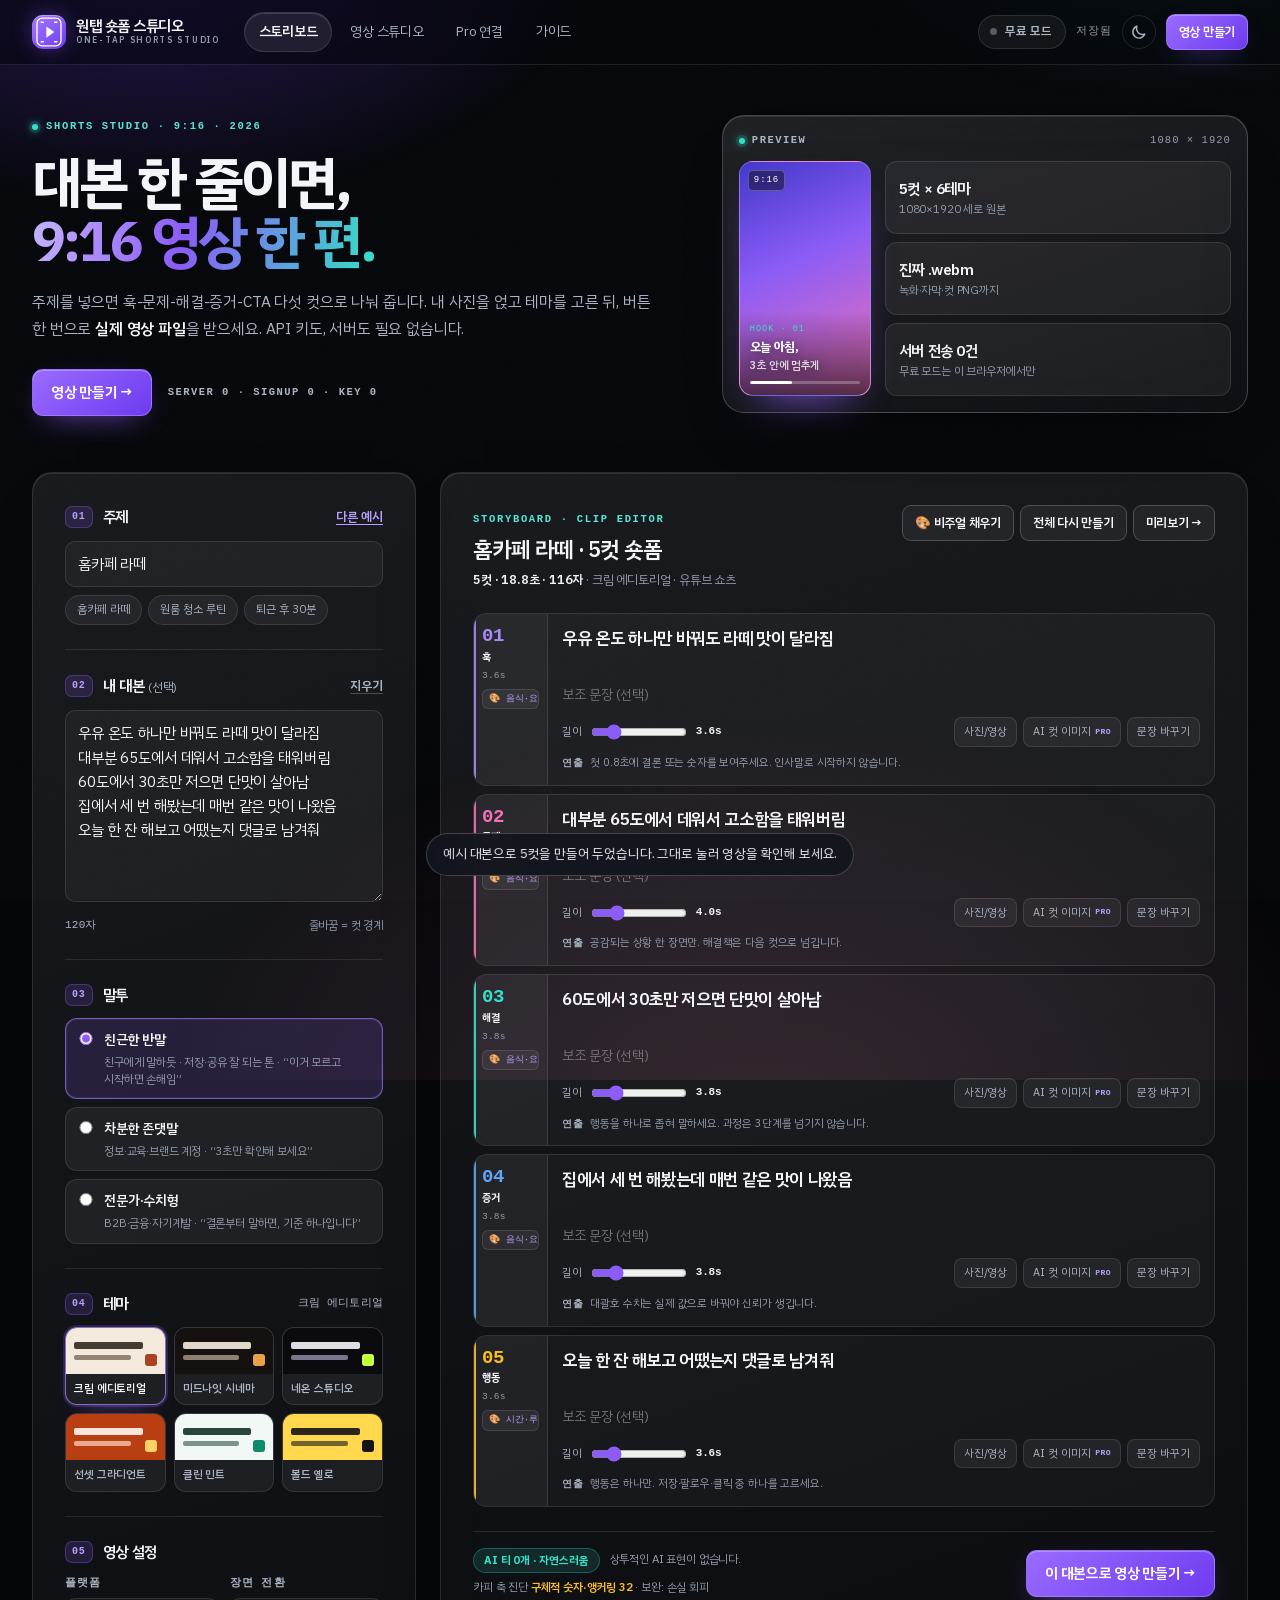
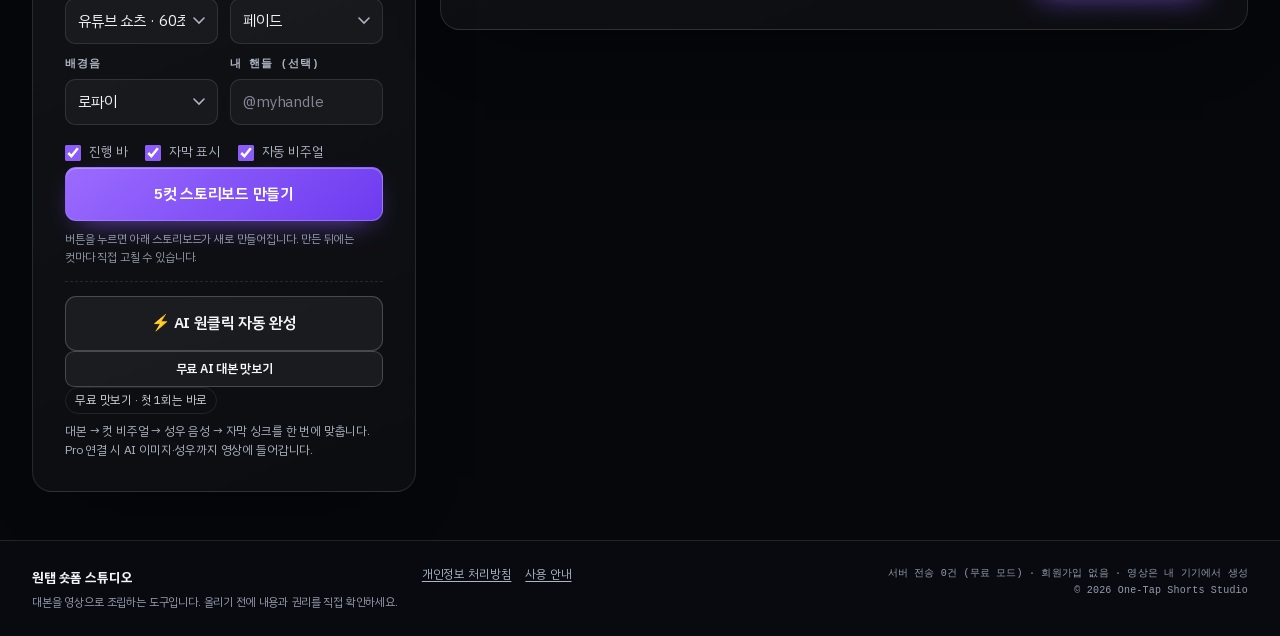
==== commit b5b6485f: "2차 OSS·무료 AI 연결: SVG 최적화/문체 진단/감성 판정/N-gram 묶음/고해상도 ZIP/AI 누끼/MP4 렌더 + 무료 AI 맛보기" ====
--- a/index.html
+++ b/index.html
@@ -163,6 +163,11 @@
 
         <div class="one-click">
           <button type="button" class="btn btn-ghost btn-lg" id="btn-one-click" data-running="false">⚡ AI 원클릭 자동 완성</button>
+          <div class="free-one-click">
+            <button type="button" class="btn btn-ghost btn-sm" id="btn-free-cuts">무료 AI 대본 맛보기</button>
+            <span id="freeBadge"></span>
+          </div>
+          <div id="freeUpgrade" class="free-upgrade-slot"></div>
           <p class="status" id="one-click-status" aria-live="polite">대본 → 컷 비주얼 → 성우 음성 → 자막 싱크를 한 번에 맞춥니다. Pro 연결 시 AI 이미지·성우까지 영상에 들어갑니다.</p>
         </div>
       </aside>
@@ -361,6 +366,14 @@
             </div>
             <div class="field-row">
               <label class="field"><span>배경음</span><select id="x-music" class="input select"></select></label>
+              <label class="field"><span>파일 형식</span>
+                <select id="x-format" class="input select">
+                  <option value="mp4" selected>MP4 · H.264 (빠른 렌더)</option>
+                  <option value="webm">WebM · 실시간 녹화</option>
+                </select>
+              </label>
+            </div>
+            <div class="field-row">
               <label class="field"><span>장면 전환</span>
                 <select id="x-transition" class="input select">
                   <option value="fade">페이드</option>
@@ -387,7 +400,15 @@
               <div class="export-box-row"><span>내레이션</span><b id="export-voice">없음</b></div>
               <p class="export-warn" id="export-warn" hidden>60초를 넘습니다. 플랫폼 권장 길이를 확인하세요.</p>
             </div>
-            <button type="button" class="btn btn-primary btn-lg" id="btn-export" disabled>영상 .webm 만들기</button>
+            <button type="button" class="btn btn-primary btn-lg" id="btn-export" disabled>영상 .mp4 만들기</button>
+            <div class="wave-card" id="waveCard">
+              <div class="wave-head">
+                <b>오디오 파형</b>
+                <button type="button" class="link-btn" id="btn-wave">파형 만들기</button>
+              </div>
+              <div id="waveform" class="waveform" aria-label="배경음·내레이션 파형"></div>
+              <p class="hint" id="waveState">배경음과 내레이션을 브라우저에서 계산해 실제 파형을 그립니다. 소리는 어디에도 전송되지 않습니다.</p>
+            </div>
             <div class="progress" id="export-progress" hidden>
               <div class="progress-track"><span id="progress-bar"></span></div>
               <p class="progress-text" id="progress-text" aria-live="polite">녹화 준비 중…</p>
@@ -695,6 +716,7 @@
 <script src="core.js"></script>
 <script src="render.js"></script>
 <script src="pro.js"></script>
+<script src="engines/free-ai.js"></script>
 <script src="nle.js"></script>
 <script src="app.js"></script>
 </body>
--- a/styles.css
+++ b/styles.css
@@ -1631,3 +1631,23 @@
   .free-voice-actions .btn { flex: 1 1 100%; }
   .cut-visual { font-size: 8px; padding: 1px 5px; }
 }
+
+
+/* ══ 오디오 파형 (wavesurfer) ═══════════════════════════ */
+.wave-card {
+  margin-top: 12px; padding: 10px 12px; border-radius: 10px;
+  border: 1px solid var(--line, rgba(255, 255, 255, .12));
+  background: var(--surface-2, rgba(255, 255, 255, .03));
+  display: grid; gap: 6px;
+}
+.wave-head { display: flex; align-items: center; gap: 8px; }
+.wave-head b { font-size: 12.5px; }
+.wave-head .link-btn { margin-left: auto; }
+.waveform { min-height: 56px; }
+.waveform:empty::after {
+  content: "파형 만들기를 누르면 여기에 소리가 보입니다";
+  display: grid; place-items: center; min-height: 56px;
+  font-size: 11.5px; opacity: .5; border-radius: 8px;
+  background: rgba(255, 255, 255, .03);
+}
+.wave-card .hint { margin: 0; font-size: 11.5px; opacity: .62; }
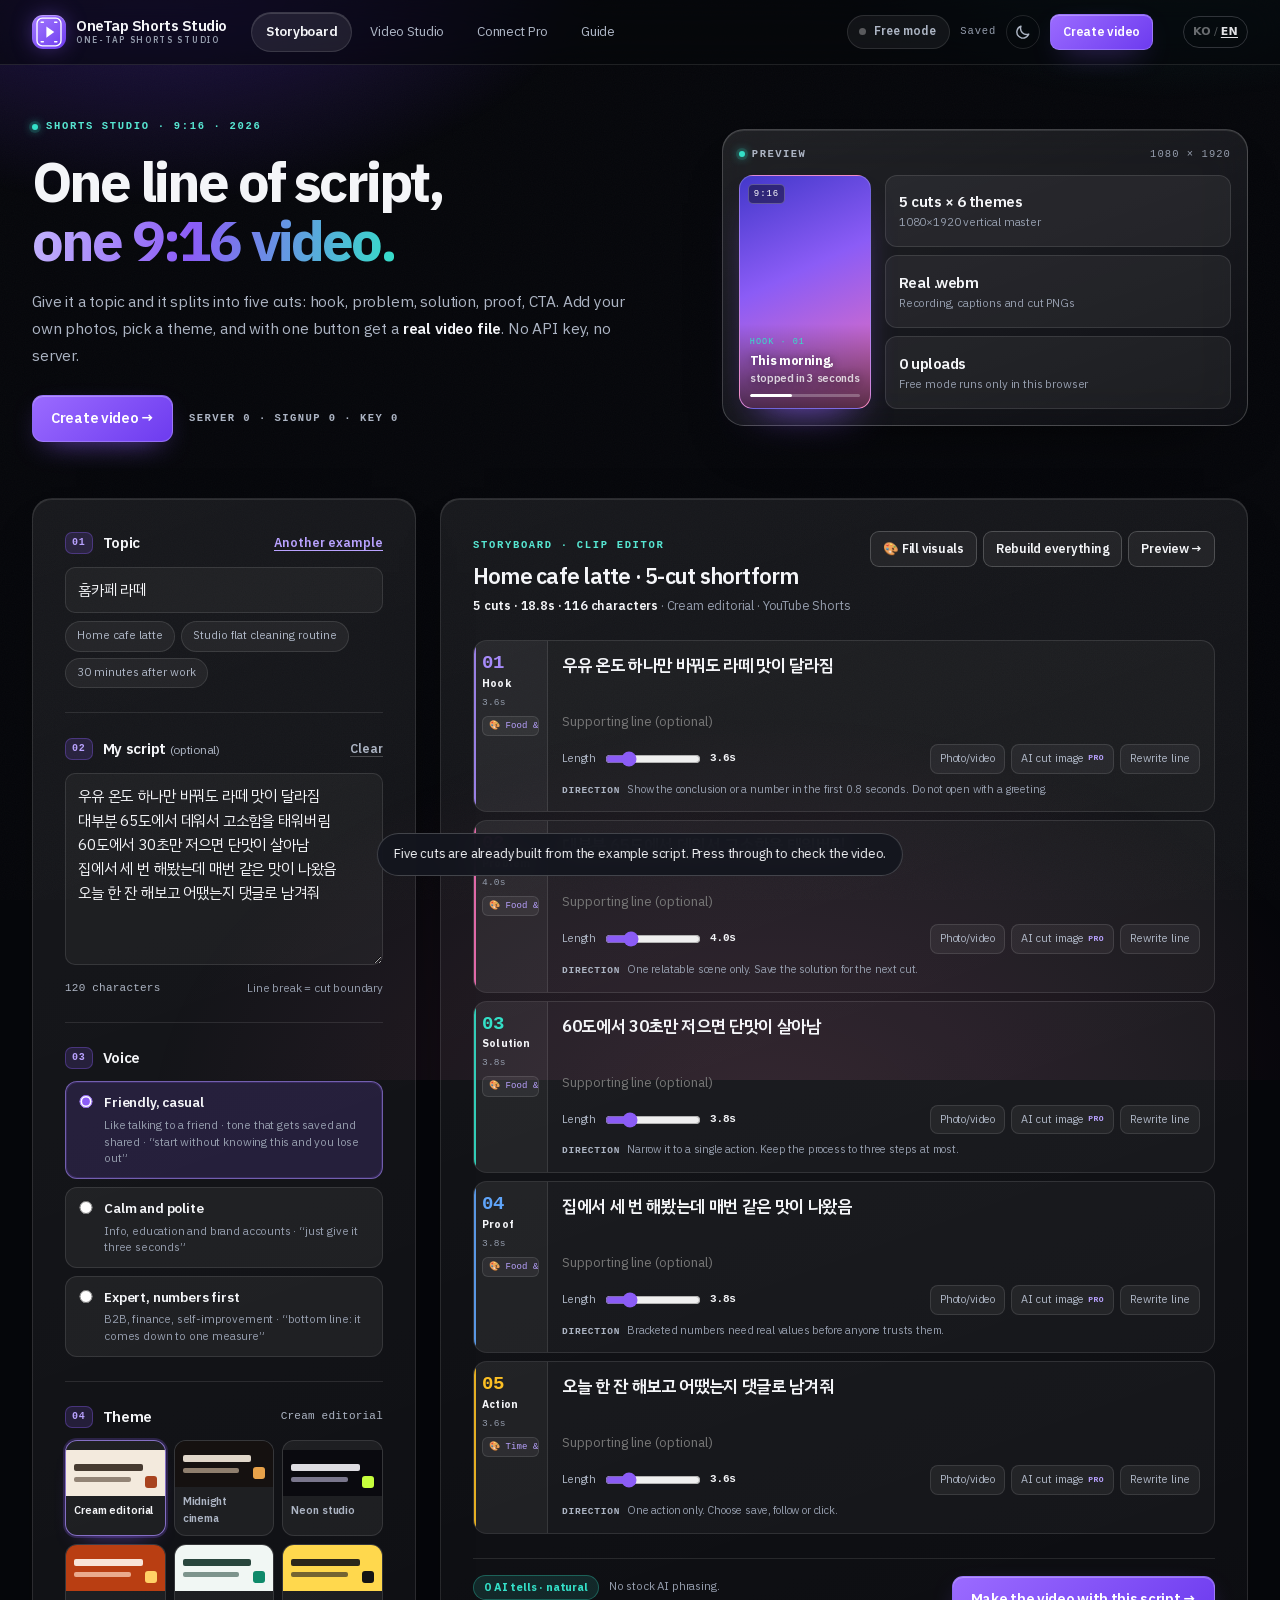
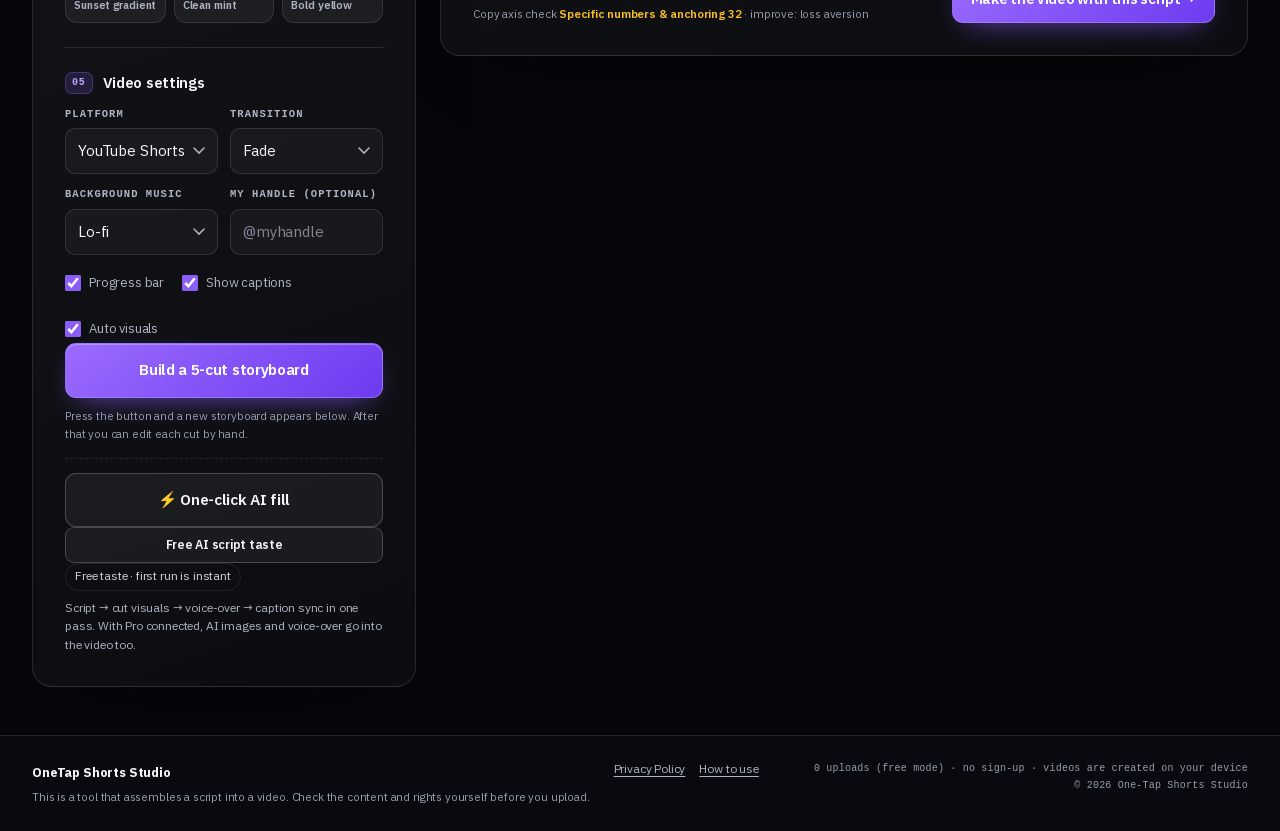
==== commit 2226d7fe: "chore(i18n): 영문 번역 배포" ====
--- a/index.html
+++ b/index.html
@@ -719,5 +719,6 @@
 <script src="engines/free-ai.js"></script>
 <script src="nle.js"></script>
 <script src="app.js"></script>
+<script src="i18n.js"></script>
 </body>
 </html>
